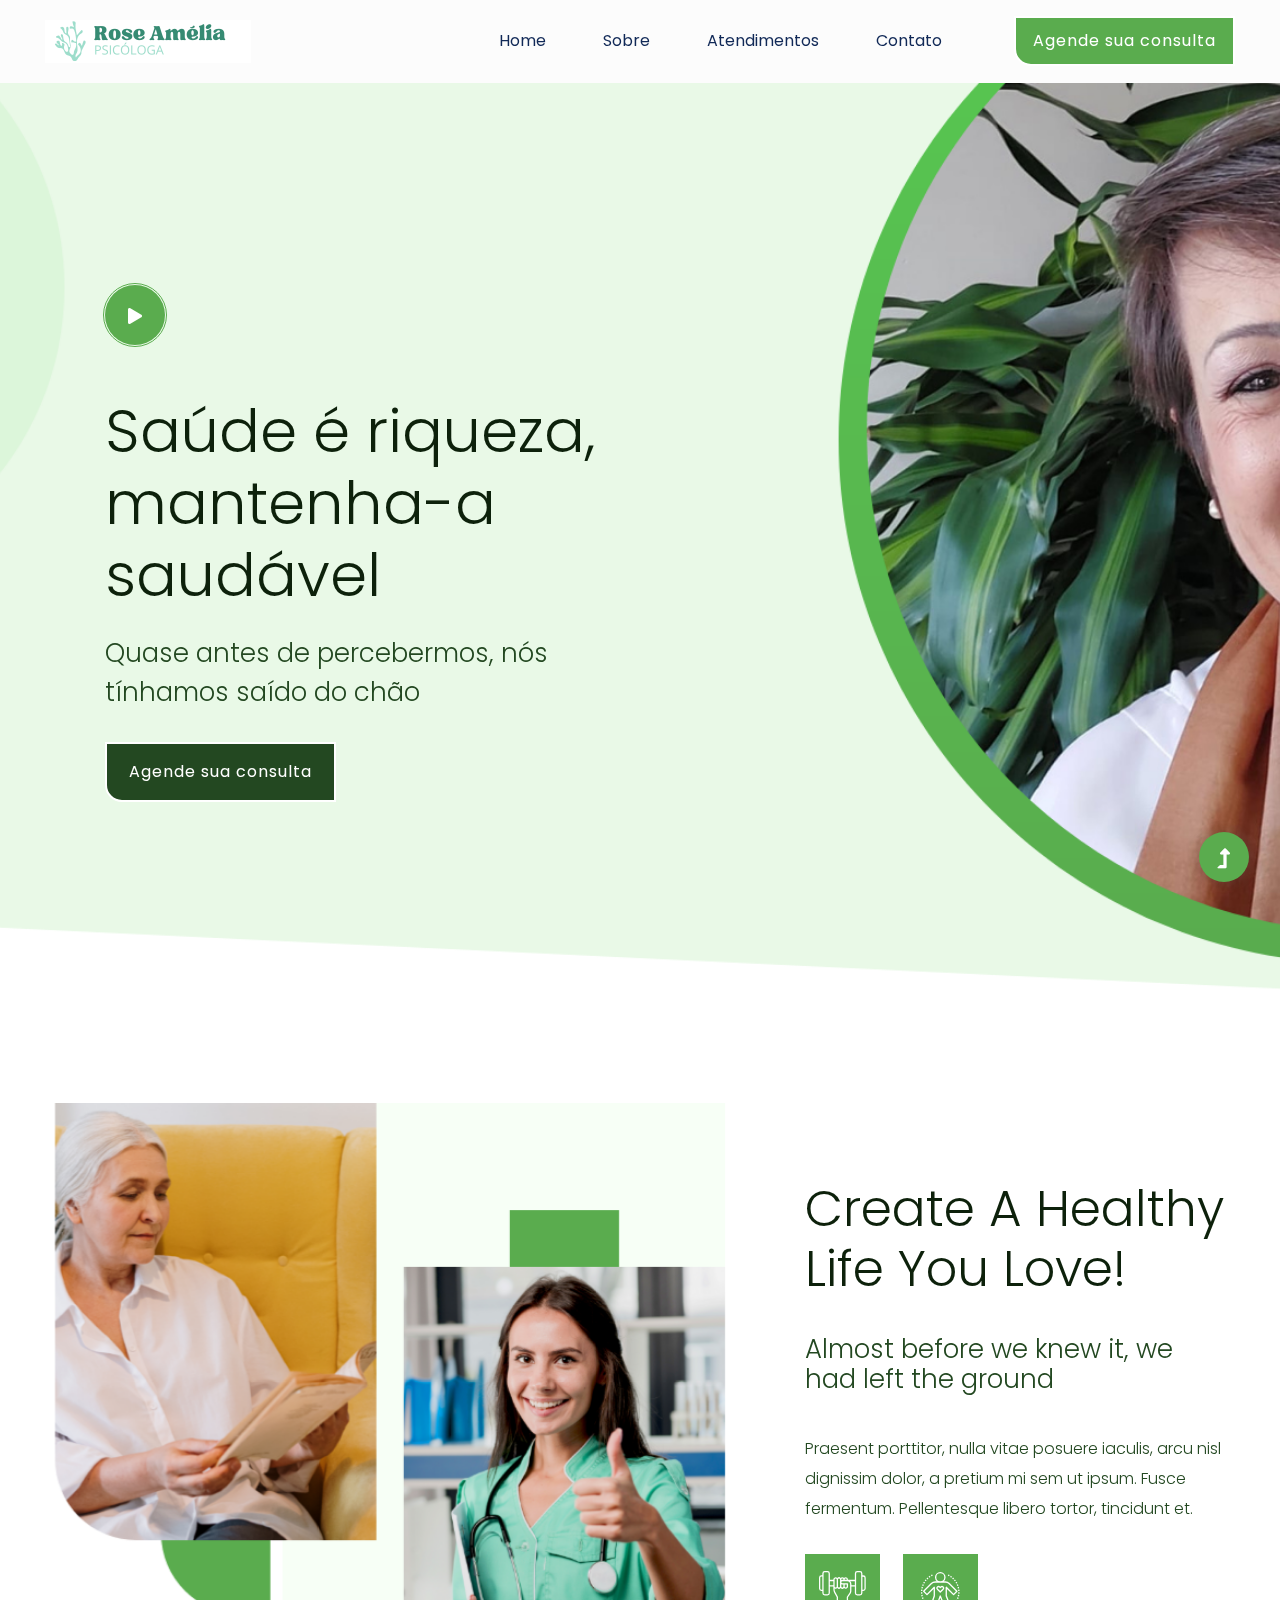
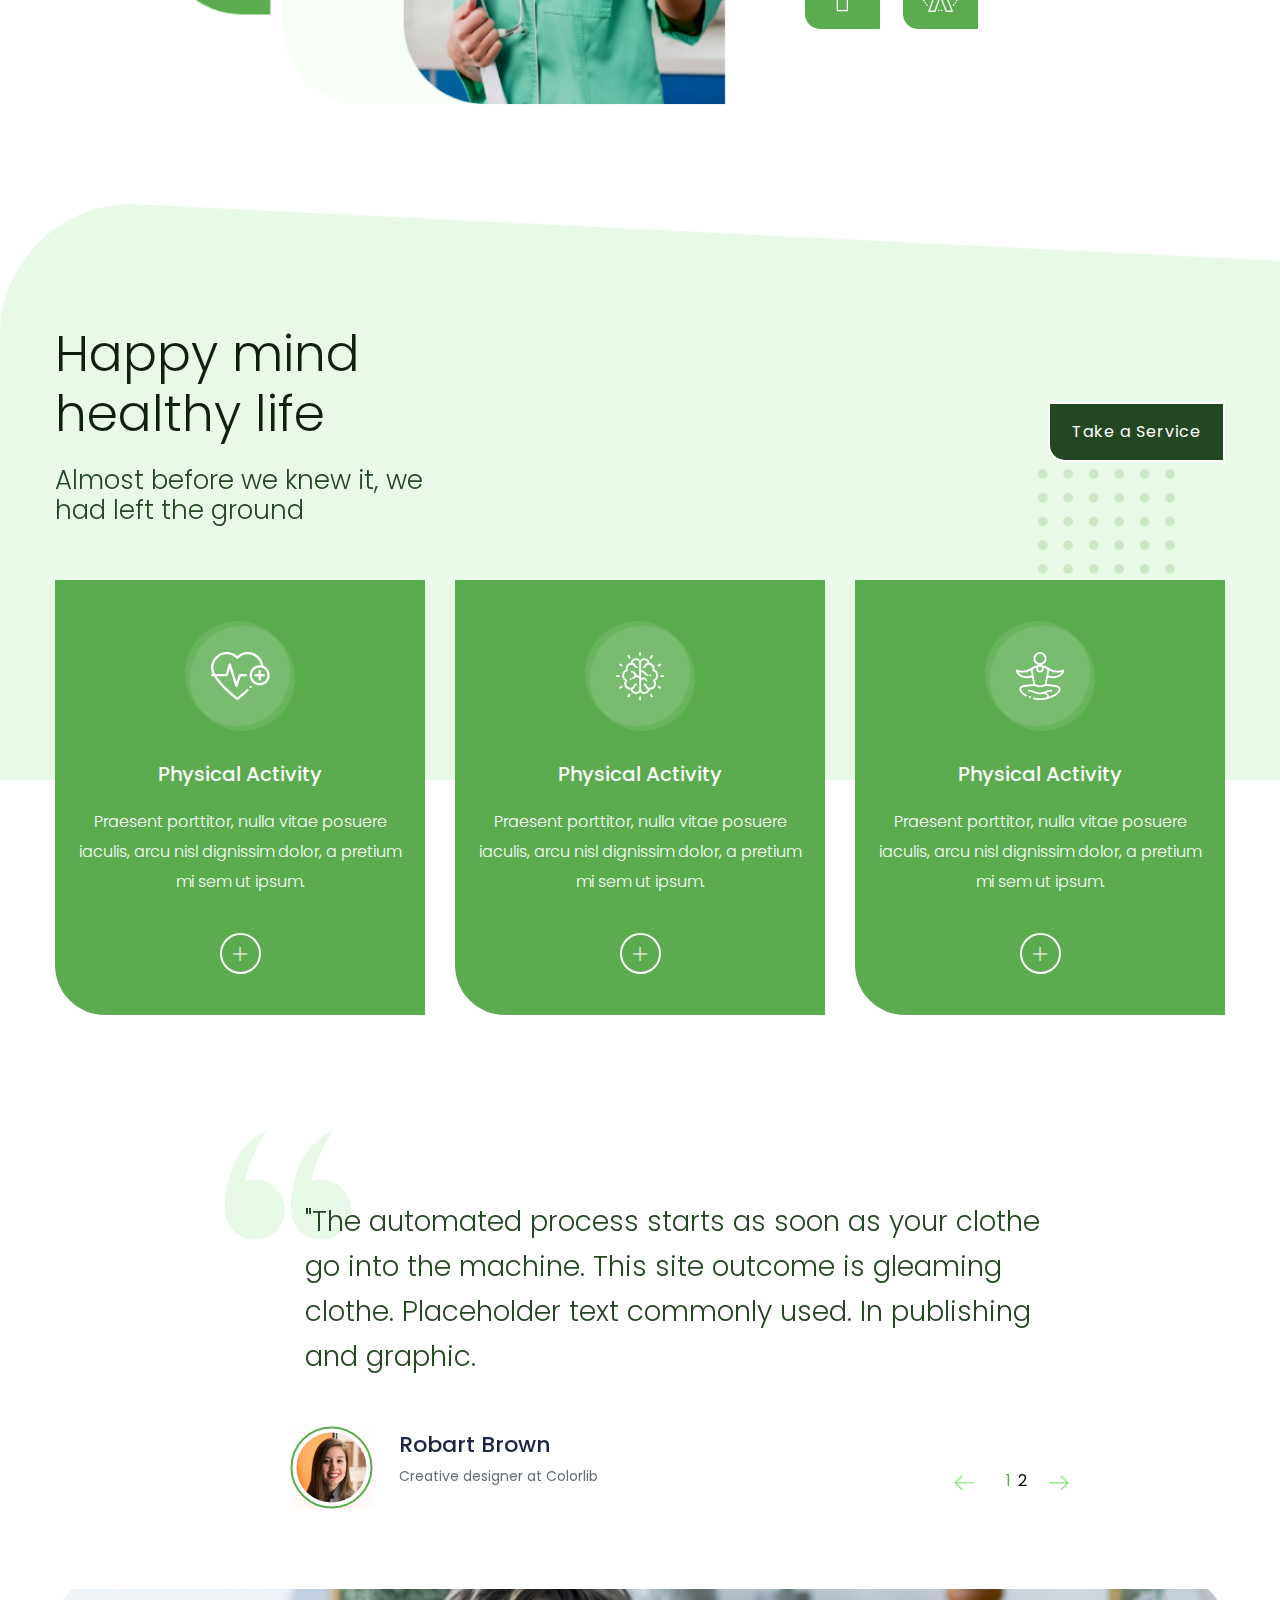
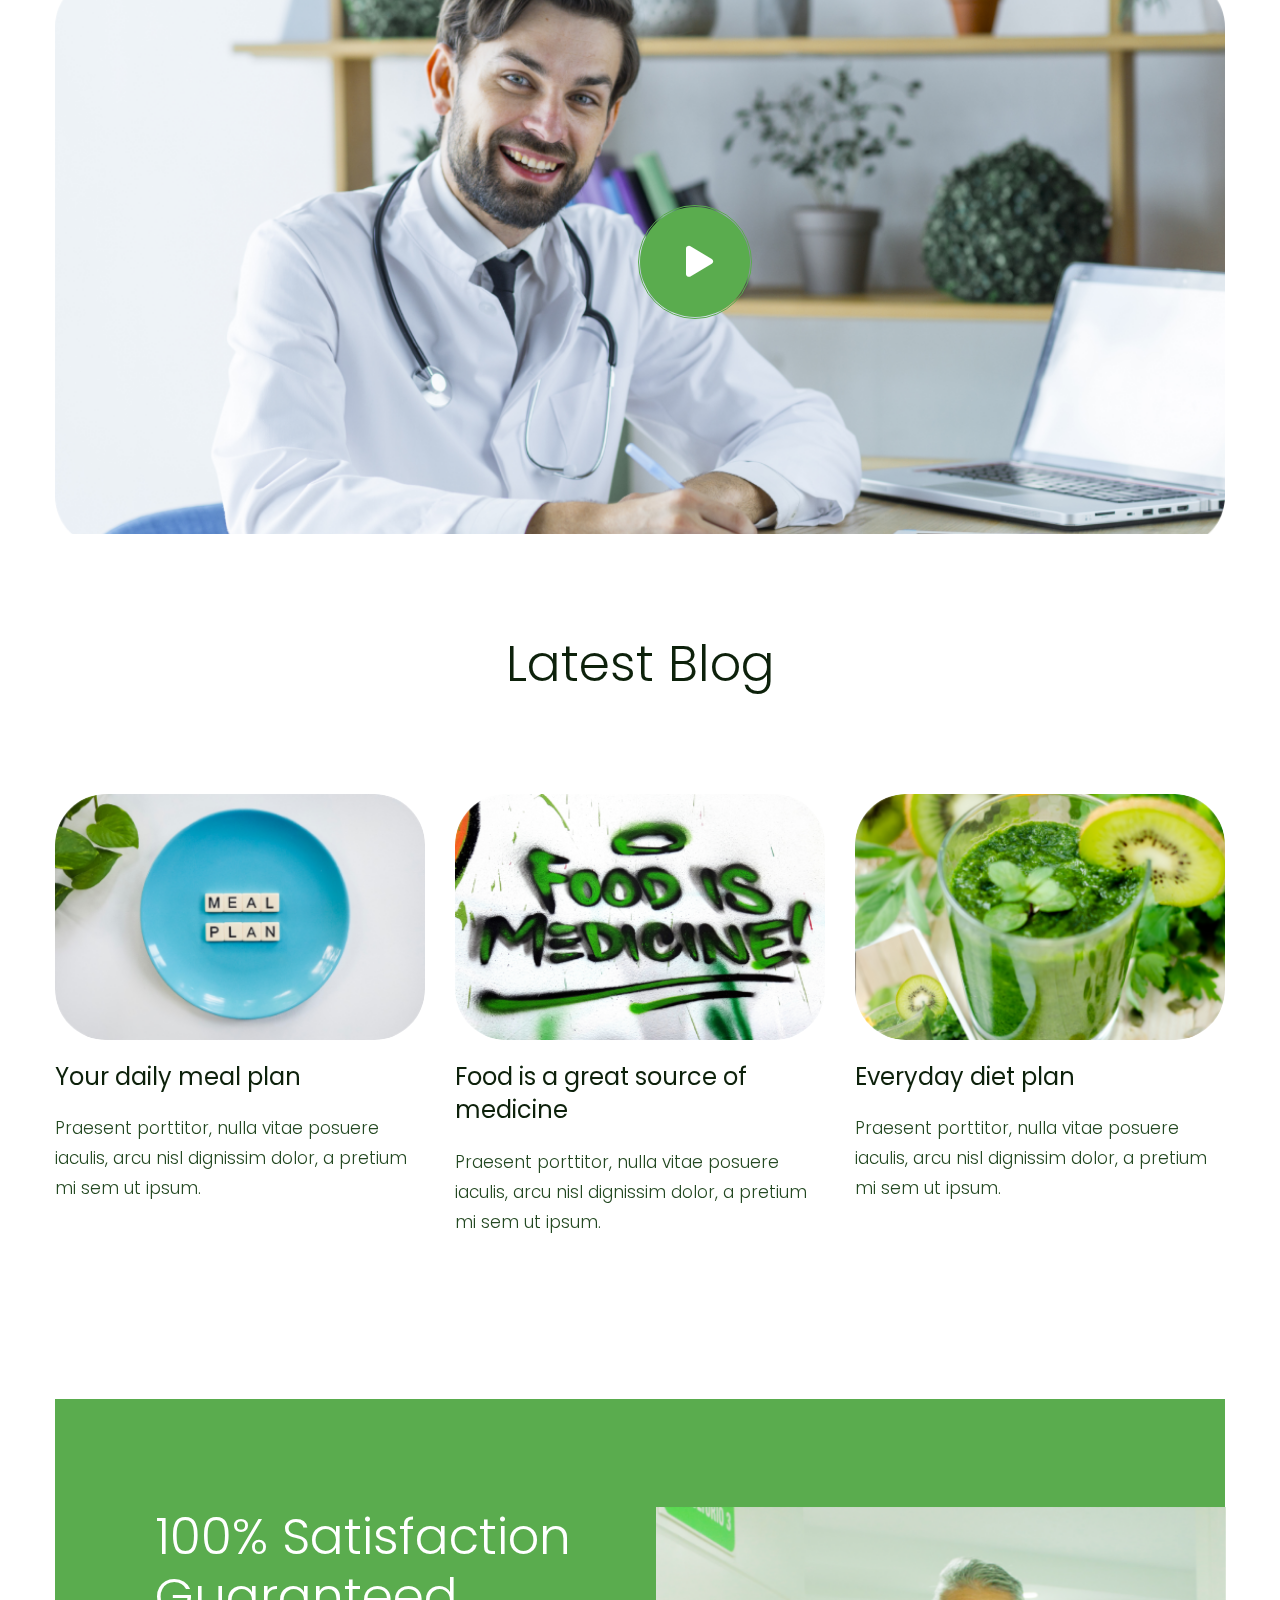
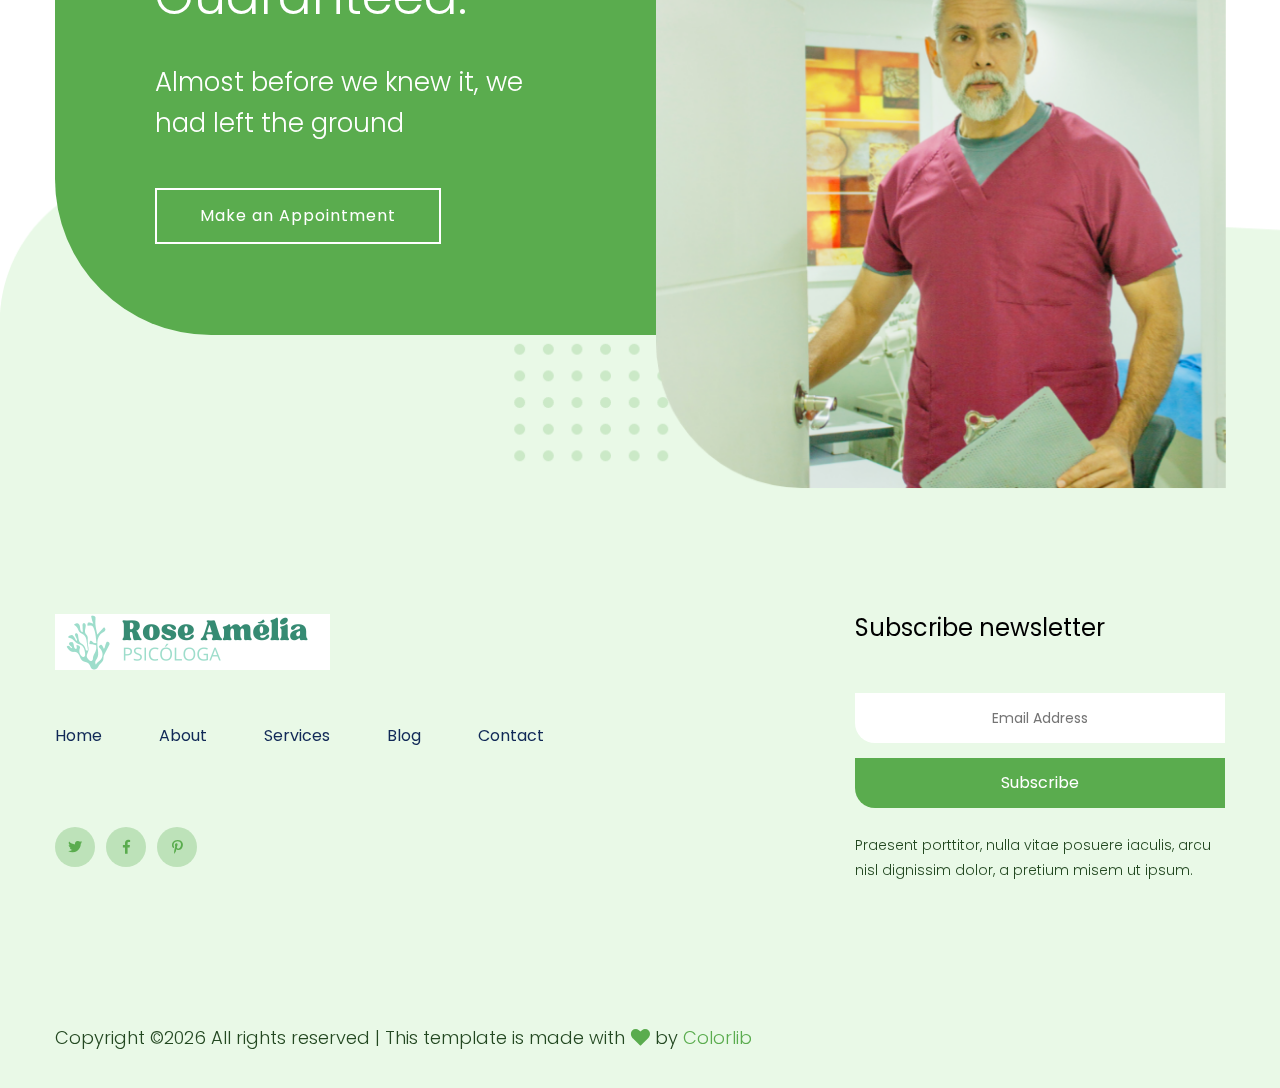
==== index.html @ d8082fd7 "first commit" ====
<!doctype html>
<html class="no-js" lang="zxx">
<head>
    <meta charset="utf-8">
    <meta http-equiv="x-ua-compatible" content="ie=edge">
    <title>Health | Template</title>
    <meta name="description" content="">
    <meta name="viewport" content="width=device-width, initial-scale=1">
    <link rel="manifest" href="site.webmanifest">
    <link rel="shortcut icon" type="image/x-icon" href="assets/img/favicon.ico">

    <!-- CSS here -->
    <link rel="stylesheet" href="assets/css/bootstrap.min.css">
    <link rel="stylesheet" href="assets/css/owl.carousel.min.css">
    <link rel="stylesheet" href="assets/css/slicknav.css">
    <link rel="stylesheet" href="assets/css/flaticon.css">
    <link rel="stylesheet" href="assets/css/gijgo.css">
    <link rel="stylesheet" href="assets/css/animate.min.css">
    <link rel="stylesheet" href="assets/css/animated-headline.css">
    <link rel="stylesheet" href="assets/css/magnific-popup.css">
    <link rel="stylesheet" href="assets/css/fontawesome-all.min.css">
    <link rel="stylesheet" href="assets/css/themify-icons.css">
    <link rel="stylesheet" href="assets/css/slick.css">
    <link rel="stylesheet" href="assets/css/nice-select.css">
    <link rel="stylesheet" href="assets/css/style.css">
</head>
<body>
    <!-- ? Preloader Start -->
    <div id="preloader-active">
        <div class="preloader d-flex align-items-center justify-content-center">
            <div class="preloader-inner position-relative">
                <div class="preloader-circle"></div>
                <div class="preloader-img pere-text">
                    <img src="assets/img/logo/loder.png" alt="">
                </div>
            </div>
        </div>
    </div>
    <!-- Preloader Start -->
    <header>
        <!--? Header Start -->
        <div class="header-area">
            <div class="main-header header-sticky">
                <div class="container-fluid">
                    <div class="row align-items-center">
                        <!-- Logo -->
                        <div class="col-xl-2 col-lg-2 col-md-1">
                            <div class="logo">
                                <a href="index.html"><img src="assets/img/logo/logo.png" alt=""></a>
                            </div>
                        </div>
                        <div class="col-xl-10 col-lg-10 col-md-10">
                            <div class="menu-main d-flex align-items-center justify-content-end">
                                <!-- Main-menu -->
                                <div class="main-menu f-right d-none d-lg-block">
                                    <nav> 
                                        <ul id="navigation">
                                            <li><a href="index.html">Home</a></li>
                                            <li><a href="about.html">Sobre</a></li>
                                            <li><a href="services.html">Atendimentos</a></li>
                                            <li><a href="contact.html">Contato</a></li>
                                        </ul>
                                    </nav>
                                </div>
                                <div class="header-right-btn f-right d-none d-lg-block ml-15">
                                    <a href="#" class="btn header-btn">Agende sua consulta</a>
                                </div>
                            </div>
                        </div>   
                        <!-- Mobile Menu -->
                        <div class="col-12">
                            <div class="mobile_menu d-block d-lg-none"></div>
                        </div>
                    </div>
                </div>
            </div>
        </div>
        <!-- Header End -->
    </header>
    <main>
        <!--? Slider Area Start-->
        <div class="slider-area">
            <div class="slider-active dot-style">
                <!-- Slider Single -->
                <div class="single-slider d-flex align-items-center slider-height">
                    <div class="container">
                        <div class="row align-items-center">
                            <div class="col-xl-7 col-lg-8 col-md-10 ">
                             <div class="hero-wrapper">
                                <!-- Video icon -->
                                <div class="video-icon">
                                    <a class="popup-video btn-icon" href="https://www.youtube.com/watch?v=up68UAfH0d0" data-animation="bounceIn" data-delay=".4s">
                                        <i class="fas fa-play"></i>
                                    </a>
                                </div>
                                <div class="hero__caption">
                                    <h1 data-animation="fadeInUp" data-delay=".3s">Saúde é riqueza, mantenha-a saudável</h1>
                                    <p data-animation="fadeInUp" data-delay=".6s">Quase antes de percebermos, nós<br> tínhamos saído do chão</p>
                                    <a href="services.html" class="btn" data-animation="fadeInLeft" data-delay=".3s">Agende sua consulta</a>
                                </div>
                            </div>
                        </div>
                    </div>
                </div>
            </div>    
            <!-- Slider Single -->
            <div class="single-slider d-flex align-items-center slider-height">
                <div class="container">
                    <div class="row align-items-center">
                        <div class="col-xl-7 col-lg-8 col-md-10 ">
                         <div class="hero-wrapper">
                            <!-- Video icon -->
                            <div class="video-icon">
                                <a class="popup-video btn-icon" href="https://www.youtube.com/watch?v=up68UAfH0d0" data-animation="bounceIn" data-delay=".4s">
                                    <i class="fas fa-play"></i>
                                </a>
                            </div>
                            <div class="hero__caption">
                                <h1 data-animation="fadeInUp" data-delay=".3s">Health is wealth  keep it healthy </h1>
                                <p data-animation="fadeInUp" data-delay=".6s">Almost before we knew it, we<br> had left the ground</p>
                                <a href="#" class="btn" data-animation="fadeInLeft" data-delay=".3s">Take a Service</a>
                            </div>
                        </div>
                    </div>
                </div>
            </div>
        </div>    
    </div>
</div>
<!-- Slider Area End -->
<!--? About-2 Area Start -->
<div class="about-area2 section-padding40">
    <div class="container">
        <div class="row align-items-center">
            <div class="col-lg-7 col-md-12">
                <!-- about-img -->
                <div class="about-img ">
                    <img src="assets/img/gallery/about.png" alt="">
                </div>
            </div>
            <div class="col-lg-5 col-md-12">
                <div class="about-caption">
                    <!-- Section Tittle -->
                    <div class="section-tittle mb-35">
                        <h2>Create a healthy 
                        life you love!</h2>
                    </div>
                    <p class="pera-top mb-40">Almost before we knew it, we had left the ground</p>
                    <p class="pera-bottom mb-30">Praesent porttitor, nulla vitae posuere iaculis, arcu nisl
                        dignissim dolor, a pretium mi sem ut ipsum. Fusce
                    fermentum. Pellentesque libero tortor, tincidunt et.</p>
                    <div class="icon-about">
                     <img src="assets/img/icon/about1.svg" alt="" class=" mr-20">
                     <img src="assets/img/icon/about2.svg" alt="">
                 </div>
             </div>
         </div>
     </div>
 </div>
</div>
<!-- About-2 Area End -->
<section class="wantToWork-area section-bg3" data-background="assets/img/gallery/section_bg01.png">
    <div class="container">
        <div class="wants-wrapper w-padding2">
            <div class="row align-items-center justify-content-between">
                <div class="col-xl-7 col-lg-9 col-md-8">
                    <div class="wantToWork-caption wantToWork-caption2">
                        <h2>Happy mind <br>healthy life</h2>
                        <p>Almost before we knew it, we<br> had left the ground</p>
                    </div>
                </div>
                <div class="col-xl-2 col-lg-3 col-md-4">
                    <a href="services.html" class="btn f-right sm-left">Take a Service</a>
                </div>
            </div>
        </div>
    </div>
</section>
<!--? Services Area Start -->
<div class="service-area">
    <div class="container">
        <div class="row">
            <div class="col-lg-4 col-md-6 col-sm-6">
                <div class="single-cat text-center mb-50">
                    <div class="cat-icon">
                        <img src="assets/img/icon/services1.svg" alt="">
                    </div>
                    <div class="cat-cap">
                        <h5><a href="services.html">Physical Activity</a></h5>
                        <p>Praesent porttitor, nulla vitae  posuere iaculis, arcu nisl dignissim dolor, a pretium mi  sem ut ipsum.</p>
                        <a href="services.html" class="plus-btn"><i class="ti-plus"></i></a>
                    </div>
                </div>
            </div>
            <div class="col-lg-4 col-md-6 col-sm-6">
                <div class="single-cat text-center mb-50">
                    <div class="cat-icon">
                        <img src="assets/img/icon/services2.svg" alt="">
                    </div>
                    <div class="cat-cap">
                        <h5><a href="services.html">Physical Activity</a></h5>
                        <p>Praesent porttitor, nulla vitae  posuere iaculis, arcu nisl dignissim dolor, a pretium mi  sem ut ipsum.</p>
                        <a href="services.html" class="plus-btn"><i class="ti-plus"></i></a>
                    </div>
                </div>
            </div>
            <div class="col-lg-4 col-md-6 col-sm-6">
                <div class="single-cat text-center mb-50">
                    <div class="cat-icon">
                        <img src="assets/img/icon/services3.svg" alt="">
                    </div>
                    <div class="cat-cap">
                        <h5><a href="services.html">Physical Activity</a></h5>
                        <p>Praesent porttitor, nulla vitae  posuere iaculis, arcu nisl dignissim dolor, a pretium mi  sem ut ipsum.</p>
                        <a href="services.html" class="plus-btn"><i class="ti-plus"></i></a>
                    </div>
                </div>
            </div>
        </div>
    </div>
</div>
<!-- Services Area End -->
<!--? Testimonial Area Start -->
<section class="testimonial-area testimonial-padding fix">
    <div class="container">
        <div class="row align-items-center justify-content-center">
            <div class=" col-lg-9">
                <div class="about-caption">
                    <!-- Testimonial Start -->
                    <div class="h1-testimonial-active dot-style">
                        <!-- Single Testimonial -->
                        <div class="single-testimonial position-relative">
                            <div class="testimonial-caption">
                                <img src="assets/img/icon/quotes-sign.png" alt="" class="quotes-sign">
                                <p>"The automated process starts as soon as your clothe go into the machine. This site outcome is gleaming clothe. Placeholder text commonly used. In publishing and graphic.</p>
                            </div>
                            <!-- founder -->
                            <div class="testimonial-founder d-flex align-items-center">
                                <div class="founder-img">
                                    <img src="assets/img/icon/testimonial.png" alt="">
                                </div>
                                <div class="founder-text">
                                    <span>Robart Brown</span>
                                    <p>Creative designer at Colorlib</p>
                                </div>
                            </div>
                        </div>
                        <!-- Single Testimonial -->
                        <div class="single-testimonial position-relative">
                            <div class="testimonial-caption">
                                <img src="assets/img/icon/quotes-sign.png" alt="" class="quotes-sign">
                                <p>"The automated process starts as soon as your clothe go into the machine. This site outcome is gleaming clothe. Placeholder text commonly used. In publishing and graphic.</p>
                            </div>
                            <!-- founder -->
                            <div class="testimonial-founder d-flex align-items-center">
                                <div class="founder-img">
                                    <img src="assets/img/icon/testimonial.png" alt="">
                                </div>
                                <div class="founder-text">
                                    <span>Robart Brown</span>
                                    <p>Creative designer at Colorlib</p>
                                </div>
                            </div>
                        </div>
                    </div>
                    <!-- Testimonial End -->
                </div>
            </div>
        </div>
    </div>
</section>
<!--? Testimonial Area End -->
<!--? video_start -->
<div class="container">
    <div class="video-area section-bg2 d-flex align-items-center"  data-background="assets/img/gallery/video-bg.png">
        <div class="video-wrap position-relative">
            <div class="video-icon" >
                <a class="popup-video btn-icon" href="https://www.youtube.com/watch?v=up68UAfH0d0"><i class="fas fa-play"></i></a>
            </div>
        </div>
    </div>
</div>
<!-- video_end -->      
<!--? Blog Area Start -->
<section class="home-blog-area section-padding30">
    <div class="container">
        <!-- Section Tittle -->
        <div class="row justify-content-center">
            <div class="col-lg-7 col-md-9 col-sm-10">
                <div class="section-tittle text-center mb-100">
                    <h2>Latest Blog</h2>
                </div>
            </div>
        </div>
        <div class="row">
            <div class="col-lg-4 col-md-6">
                <div class="home-blog-single mb-40">
                    <div class="blog-img-cap">
                        <div class="blog-img">
                            <img src="assets/img/gallery/blog1.png" alt="">
                        </div>
                        <div class="blog-cap">
                            <h3><a href="blog_details.html">Your daily meal plan</a></h3>
                            <P>Praesent porttitor, nulla vitae posuere iaculis, arcu nisl dignissim dolor, a pretium mi 
                            sem ut ipsum.</P>
                        </div>
                    </div>
                </div>
            </div>
            <div class="col-lg-4 col-md-6">
                <div class="home-blog-single mb-40">
                    <div class="blog-img-cap">
                        <div class="blog-img">
                            <img src="assets/img/gallery/blog2.png" alt="">
                        </div>
                        <div class="blog-cap">
                            <h3><a href="blog_details.html">Food is a great source of  medicine</a></h3>
                            <P>Praesent porttitor, nulla vitae posuere iaculis, arcu nisl dignissim dolor, a pretium mi 
                            sem ut ipsum.</P>
                        </div>
                    </div>
                </div>
            </div>
            <div class="col-lg-4 col-md-6">
                <div class="home-blog-single mb-40">
                    <div class="blog-img-cap">
                        <div class="blog-img">
                            <img src="assets/img/gallery/blog3.png" alt="">
                        </div>
                        <div class="blog-cap">
                            <h3><a href="blog_details.html">Everyday diet plan</a></h3>
                            <P>Praesent porttitor, nulla vitae posuere iaculis, arcu nisl dignissim dolor, a pretium mi 
                            sem ut ipsum.</P>
                        </div>
                    </div>
                </div>
            </div>
        </div>
    </div>
</section>
<!-- Blog Area End -->
<!--? About Law Start-->
<section class="about-low-area mt-30">
    <div class="container">
        <div class="about-cap-wrapper">
            <div class="row">
                <div class="col-xl-5  col-lg-6 col-md-10 offset-xl-1">
                    <div class="about-caption mb-50">
                        <!-- Section Tittle -->
                        <div class="section-tittle mb-35">
                            <h2>100% satisfaction guaranteed.</h2>
                        </div>
                        <p>Almost before we knew it, we had left the ground</p>
                        <a href="about.html" class="border-btn">Make an Appointment</a>
                    </div>
                </div>
                <div class="col-lg-6 col-md-12">
                    <!-- about-img -->
                    <div class="about-img">
                        <div class="about-font-img">
                            <img src="assets/img/gallery/about2.png" alt="">
                        </div>
                    </div>
                </div>
            </div>
        </div>
    </div>
</section>
<!-- About Law End-->
</main>
<footer>
    <div class="footer-wrappr section-bg3" data-background="assets/img/gallery/footer-bg.png">
        <div class="footer-area footer-padding ">
            <div class="container">
                <div class="row justify-content-between">
                    <div class="col-xl-8 col-lg-8 col-md-6 col-sm-12">
                        <div class="single-footer-caption mb-50">
                            <!-- logo -->
                            <div class="footer-logo mb-25">
                                <a href="index.html"><img src="assets/img/logo/logo2_footer.png" alt=""></a>
                            </div>
                            <d iv class="header-area">
                                <div class="main-header main-header2">
                                    <div class="menu-main d-flex align-items-center justify-content-start">
                                        <!-- Main-menu -->
                                        <div class="main-menu main-menu2">
                                            <nav> 
                                                <ul>
                                                    <li><a href="index.html">Home</a></li>
                                                    <li><a href="about.html">About</a></li>
                                                    <li><a href="services.html">Services</a></li>
                                                    <li><a href="blog.html">Blog</a></li>
                                                    <li><a href="contact.html">Contact</a></li>
                                                </ul>
                                            </nav>
                                        </div>
                                    </div>  
                                </div>
                            </d>
                            <!-- social -->
                            <div class="footer-social mt-50">
                                <a href="#"><i class="fab fa-twitter"></i></a>
                                <a href="https://bit.ly/sai4ull"><i class="fab fa-facebook-f"></i></a>
                                <a href="#"><i class="fab fa-pinterest-p"></i></a>
                            </div>
                        </div>
                    </div>
                    <div class="col-xl-4 col-lg-4 col-md-6 col-sm-12">
                        <div class="single-footer-caption">
                            <div class="footer-tittle mb-50">
                                <h4>Subscribe newsletter</h4>
                            </div>
                            <!-- Form -->
                            <div class="footer-form">
                                <div id="mc_embed_signup">
                                    <form target="_blank" action="https://spondonit.us12.list-manage.com/subscribe/post?u=1462626880ade1ac87bd9c93a&amp;id=92a4423d01" method="get" class="subscribe_form relative mail_part" novalidate="true">
                                        <input type="email" name="EMAIL" id="newsletter-form-email" placeholder=" Email Address " class="placeholder hide-on-focus" onfocus="this.placeholder = ''" onblur="this.placeholder = 'Enter your email'">
                                        <div class="form-icon">
                                            <button type="submit" name="submit" id="newsletter-submit" class="email_icon newsletter-submit button-contactForm">
                                                Subscribe
                                            </button>
                                        </div>
                                        <div class="mt-10 info"></div>
                                    </form>
                                </div>
                            </div>
                            <div class="footer-tittle">
                                <div class="footer-pera">
                                    <p>Praesent porttitor, nulla vitae posuere iaculis, arcu nisl dignissim dolor, a pretium misem ut ipsum.</p>
                                </div>
                            </div>
                        </div>
                    </div>
                </div>
            </div>
        </div>
        <!-- footer-bottom area -->
        <div class="footer-bottom-area">
            <div class="container">
                <div class="footer-border">
                    <div class="row">
                        <div class="col-xl-10 ">
                            <div class="footer-copy-right">
                             <p><!-- Link back to Colorlib can't be removed. Template is licensed under CC BY 3.0. -->
                              Copyright &copy;<script>document.write(new Date().getFullYear());</script> All rights reserved | This template is made with <i class="fa fa-heart" aria-hidden="true"></i> by <a href="https://colorlib.com" target="_blank">Colorlib</a>
                              <!-- Link back to Colorlib can't be removed. Template is licensed under CC BY 3.0. --></p>
                          </div>
                      </div>
                  </div>
              </div>
          </div>
      </div>
  </div>
</footer>
<!-- Scroll Up -->
<div id="back-top" >
    <a title="Go to Top" href="#"> <i class="fas fa-level-up-alt"></i></a>
</div>

<!-- JS here -->

<script src="./assets/js/vendor/modernizr-3.5.0.min.js"></script>
<!-- Jquery, Popper, Bootstrap -->
<script src="./assets/js/vendor/jquery-1.12.4.min.js"></script>
<script src="./assets/js/popper.min.js"></script>
<script src="./assets/js/bootstrap.min.js"></script>
<!-- Jquery Mobile Menu -->
<script src="./assets/js/jquery.slicknav.min.js"></script>

<!-- Jquery Slick , Owl-Carousel Plugins -->
<script src="./assets/js/owl.carousel.min.js"></script>
<script src="./assets/js/slick.min.js"></script>
<!-- One Page, Animated-HeadLin -->
<script src="./assets/js/wow.min.js"></script>
<script src="./assets/js/animated.headline.js"></script>
<script src="./assets/js/jquery.magnific-popup.js"></script>

<!-- Date Picker -->
<script src="./assets/js/gijgo.min.js"></script>
<!-- Nice-select, sticky -->
<script src="./assets/js/jquery.nice-select.min.js"></script>
<script src="./assets/js/jquery.sticky.js"></script>

<!-- counter , waypoint,Hover Direction -->
<script src="./assets/js/jquery.counterup.min.js"></script>
<script src="./assets/js/waypoints.min.js"></script>
<script src="./assets/js/jquery.countdown.min.js"></script>
<script src="./assets/js/hover-direction-snake.min.js"></script>

<!-- contact js -->
<script src="./assets/js/contact.js"></script>
<script src="./assets/js/jquery.form.js"></script>
<script src="./assets/js/jquery.validate.min.js"></script>
<script src="./assets/js/mail-script.js"></script>
<script src="./assets/js/jquery.ajaxchimp.min.js"></script>

<!-- Jquery Plugins, main Jquery -->	
<script src="./assets/js/plugins.js"></script>
<script src="./assets/js/main.js"></script>

</body>
</html>
---- assets/css/flaticon.css ----
/*
  	Flaticon icon font: Flaticon
  	Creation date: 13/05/2020 06:02
  	*/

@font-face {
  font-family: "Flaticon";
  src: url("../fonts/Flaticon.eot");
  src: url("../fonts/Flaticon.eot?#iefix") format("embedded-opentype"),
       url("../fonts/Flaticon.woff2") format("woff2"),
       url("../fonts/Flaticon.woff") format("woff"),
       url("../fonts/Flaticon.ttf") format("truetype"),
       url("../fonts/Flaticon.svg#Flaticon") format("svg");
  font-weight: normal;
  font-style: normal;
}

@media screen and (-webkit-min-device-pixel-ratio:0) {
  @font-face {
    font-family: "Flaticon";
    src: url("../fonts/Flaticon.svg#Flaticon") format("svg");
  }
}

[class^="flaticon-"]:before, [class*=" flaticon-"]:before,
[class^="flaticon-"]:after, [class*=" flaticon-"]:after {   
  font-family: Flaticon;
font-style: normal;
}

.flaticon-healthcare-and-medical:before { content: "\f100"; }
.flaticon-fitness:before { content: "\f101"; }
.flaticon-clock:before { content: "\f102"; }
---- assets/css/gijgo.css ----
.gj-button {
    background-color: #f5f5f5;
    border: 1px solid #ddd;
    color: #000;
    border-radius: 3px;
    padding: 6px 10px;
    cursor: pointer;
}

.gj-unselectable {
    -webkit-touch-callout: none;
    -webkit-user-select: none;
    -khtml-user-select: none;
    -moz-user-select: none;
    -ms-user-select: none;
    user-select: none;
}

.gj-row {
    display: -webkit-box;
    display: -ms-flexbox;
    display: flex;
    -ms-flex-wrap: wrap;
    flex-wrap: wrap;
}

.gj-margin-left-5 {
    margin-left: 5px;
}

.gj-margin-left-10 {
    margin-left: 10px;
}

.gj-width-full {
    width: 100%;
}

.gj-cursor-pointer {
    cursor: pointer;
}

.gj-text-align-center {
    text-align: center;
}

.gj-font-size-16 {
    font-size: 16px;
}

.gj-hidden {
    display: none;
}

/** Material Design */
.gj-button-md {
    background: 0 0;
    border: none;
    border-radius: 2px;
    color: rgba(0, 0, 0, 0.87);
    position: relative;
    height: 36px;
    margin: 0;
    min-width: 64px;
    padding: 0 16px;
    display: inline-block;
    font-family: "Roboto","Helvetica","Arial",sans-serif;
    font-size: 1rem;
    font-weight: 500;
    text-transform: uppercase;
    letter-spacing: 0;
    overflow: hidden;
    will-change: box-shadow;
    transition: box-shadow .2s cubic-bezier(.4,0,1,1),background-color .2s cubic-bezier(.4,0,.2,1),color .2s cubic-bezier(.4,0,.2,1);
    outline: none;
    cursor: pointer;
    text-decoration: none;
    text-align: center;
    line-height: 36px;
    vertical-align: middle;
    overflow: hidden;
    -webkit-user-select: none;
    -moz-user-select: none;
    -ms-user-select: none;
    user-select: none;
}

.gj-button-md:hover {
    background-color: rgba(158,158,158,.2);
}

.gj-button-md:disabled {
    color: rgba(0,0,0,.26);
    background: 0 0;
}

.gj-button-md .material-icons,
.gj-button-md .gj-icon {
    vertical-align: middle;
    /*font-size: 1.3rem;
    margin-right: 4px;*/
}

.gj-button-md.gj-button-md-icon {
    width: 24px;
    height: 31px;
    min-width: 24px;
    padding: 0px;
    display: table;
}

.gj-button-md.gj-button-md-icon .material-icons,
.gj-button-md.gj-button-md-icon .gj-icon {
    display: table-cell;
    margin-right: 0px;
    width: 24px;
    height: 24px;
}

.gj-button-md.active {
    background-color: rgba(158,158,158,.4);
}

.gj-button-md-group {
    position: relative;
    display: inline-block;
    vertical-align: middle;
}
.gj-textbox-md {
	/* border: none; */
	/* border-bottom: 1px solid rgba(0,0,0,.42); */
	display: block;
	font-family: "Helvetica","Arial",sans-serif;
	font-size: 16px;
	line-height: 16px;
	/* padding: 4px 0px; */
	margin: 0;
	/* width: 100%; */
	background: 0 0;
	/* text-align: ; */
	color: rgba(0,0,0,.87);
	padding-left: 44px;
	border: 1px solid #dca73a;
	/* padding: 15px 15px; */
	/* text-align: center; */
	width: 177px;
	height: 55px;
	border-radius: 5px;
}
.gj-textbox-md:focus,
.gj-textbox-md:active {
    /* border-bottom: 2px solid rgba(0,0,0,.42); */
    outline: none;
}

.gj-textbox-md::placeholder {
    color: #8e8e8e;
}

.gj-textbox-md:-ms-input-placeholder {
    color: #8e8e8e;
}

.gj-textbox-md::-ms-input-placeholder {
    color: #8e8e8e;
}

.gj-md-spacer-24 {
    min-width: 24px;
    width: 24px;
    display: inline-block;
}

.gj-md-spacer-32 {
    min-width: 32px;
    width: 32px;
    display: inline-block;
}

.gj-modal {
    position: fixed;
    top: 0;
    right: 0;
    bottom: 0;
    left: 0;
    z-index: 1203;
    display: none;
    overflow: hidden;
    -webkit-overflow-scrolling: touch;
    outline: 0;
    background-color: rgba(0, 0, 0, 0.54118);
    transition: 200ms ease opacity;
    will-change: opacity;
}

/* List */
ul.gj-list li [data-role="wrapper"] {
    display: table;
    width: 100%;
}

ul.gj-list li [data-role="checkbox"] {
    display: table-cell;
    vertical-align:middle;
    text-align:center;
}

ul.gj-list li [data-role="image"] {
    display: table-cell;
    vertical-align:middle;
    text-align:center;
}

ul.gj-list li [data-role="display"] {
    display: table-cell;
    vertical-align:middle;
    cursor: pointer;
}

ul.gj-list li [data-role="display"]:empty:before {
  content: "\200b"; /* unicode zero width space character */
}

/* List - Bootstrap */
ul.gj-list-bootstrap {
    padding-left: 0px;
    margin-bottom: 0px;
}

ul.gj-list-bootstrap li {
    padding: 0px;
}

ul.gj-list-bootstrap li [data-role="wrapper"] {
    padding: 0px 10px;
}

ul.gj-list-bootstrap li [data-role="checkbox"] {
    width: 24px;
    padding: 3px;
}

ul.gj-list-bootstrap li [data-role="image"] {
    width: 24px;
    height: 24px;
}

ul.gj-list-bootstrap li [data-role="display"] {
    padding: 8px 0px 8px 4px;
}

.list-group-item.active ul li, .list-group-item.active:focus ul li, .list-group-item.active:hover ul li {
    text-shadow: none;
    color:initial;
}

/* List - Material Design */
ul.gj-list-md {
    padding: 0px;
    list-style: none;
    list-style-type: none;
    line-height: 24px;
    letter-spacing: 0;
    color: #616161; /* Gray 700 */
}

ul.gj-list-md li {
    display: list-item;
    list-style-type: none;
    padding: 0px;
    min-height: unset;
    box-sizing: border-box;
    align-items: center;
    cursor: default;
    overflow: hidden;

    font-family: "Roboto","Helvetica","Arial",sans-serif;
    font-size: 16px;
    font-weight: 400;
    letter-spacing: .04em;
    line-height: 1;
    
    -webkit-flex-direction: row;
    -ms-flex-direction: row;
    flex-direction: row;
    -webkit-flex-wrap: nowrap;
    -ms-flex-wrap: nowrap;
    flex-wrap: nowrap;
}

ul.gj-list-md li [data-role="checkbox"] {
    height: 24px;
    width: 24px;
}

ul.gj-list-md li [data-role="image"] {
    height: 24px;
    width: 24px;
}

ul.gj-list-md li [data-role="display"] {
    padding: 8px 0px 8px 5px;
    order: 0;
    flex-grow: 2;
    text-decoration: none;
    box-sizing: border-box;
    align-items: center;
    text-align: left;
    color: rgba(0,0,0,.87);
}

ul.gj-list-md li.disabled>[data-role="wrapper"]>[data-role="display"] {
    color: #9E9E9E; /* Gray 500 */
}

.gj-list-md-active {
    background: #e0e0e0;
    color: #3f51b5;
}


/* Picker */
.gj-picker {
    position: absolute;
    z-index: 1203;
    background-color: #fff;
}

.gj-picker .selected {
    color: #fff;
}

/* Material Design */
.gj-picker-md {
    font-family: "Roboto","Helvetica","Arial",sans-serif;
    font-size: 16px;
    font-weight: 400;
    letter-spacing: .04em;
    line-height: 1;
    color: rgba(0,0,0,.87);
    border: 1px solid #E0E0E0;
}

.gj-modal .gj-picker-md {
    border: 0px;
}

.gj-picker-md [role="header"] {
    color: rgba(255, 255, 255, 0.54);
    display: flex;
    background: #2196f3;
    align-items: baseline;
    user-select: none;
    justify-content: center;
}

.gj-picker-md [role="footer"] {
    float: right;
    padding: 10px;
}

.gj-picker-md [role="footer"] button.gj-button-md {
    color: #2196f3;
    font-weight: bold;
    font-size: 13px;
}

/* Bootstrap */
.gj-picker-bootstrap {
    border-radius: 4px;
    border: 1px solid #E0E0E0;
}

.gj-picker-bootstrap .selected {
    color: #888;
}

.gj-picker-bootstrap [role="header"] {
    background: #eee;
    color: #AAA;
}
@font-face {
    font-family: 'gijgo-material';
    src: url('../fonts/gijgo-material.eot?235541');
    src: url('../fonts/gijgo-material.eot?235541#iefix') format('embedded-opentype'), url('../fonts/gijgo-material.ttf?235541') format('truetype'), url('../fonts/gijgo-material.woff?235541') format('woff'), url('../fonts/gijgo-material.svg?235541#gijgo-material') format('svg');
    font-weight: normal;
    font-style: normal;
}

.gj-icon {
    /* use !important to prevent issues with browser extensions that change fonts */
    font-family: 'gijgo-material' !important;
    font-size: 24px;
    speak: none;
    font-style: normal;
    font-weight: normal;
    font-variant: normal;
    text-transform: none;
    line-height: 1;
    /* Enable Ligatures ================ */
    letter-spacing: 0;
    -webkit-font-feature-settings: "liga";
    -moz-font-feature-settings: "liga=1";
    -moz-font-feature-settings: "liga";
    -ms-font-feature-settings: "liga" 1;
    font-feature-settings: "liga";
    -webkit-font-variant-ligatures: discretionary-ligatures;
    font-variant-ligatures: discretionary-ligatures;
    /* Better Font Rendering =========== */
    -webkit-font-smoothing: antialiased;
    -moz-osx-font-smoothing: grayscale;
}

.gj-icon.undo:before {
    content: "\e900";
}

.gj-icon.vertical-align-top:before {
    content: "\e901";
}

.gj-icon.vertical-align-center:before {
    content: "\e902";
}

.gj-icon.vertical-align-bottom:before {
    content: "\e903";
}

.gj-icon.arrow-dropup:before {
    content: "\e904";
}

.gj-icon.clock:before {
    content: "\e905";
}

.gj-icon.refresh:before {
    content: "\e906";
}

.gj-icon.last-page:before {
    content: "\e907";
}

.gj-icon.first-page:before {
    content: "\e908";
}

.gj-icon.cancel:before {
    content: "\e909";
}

.gj-icon.clear:before {
    content: "\e90a";
}

.gj-icon.check-circle:before {
    content: "\e90b";
}

.gj-icon.delete:before {
    content: "\e90c";
}

.gj-icon.arrow-upward:before {
    content: "\e90d";
}

.gj-icon.arrow-forward:before {
    content: "\e90e";
}

.gj-icon.arrow-downward:before {
    content: "\e90f";
}

.gj-icon.arrow-back:before {
    content: "\e910";
}

.gj-icon.list-numbered:before {
    content: "\e911";
}

.gj-icon.list-bulleted:before {
    content: "\e912";
}

.gj-icon.indent-increase:before {
    content: "\e913";
}

.gj-icon.indent-decrease:before {
    content: "\e914";
}

.gj-icon.redo:before {
    content: "\e915";
}

.gj-icon.align-right:before {
    content: "\e916";
}

.gj-icon.align-left:before {
    content: "\e917";
}

.gj-icon.align-justify:before {
    content: "\e918";
}

.gj-icon.align-center:before {
    content: "\e919";
}

.gj-icon.strikethrough:before {
    content: "\e91a";
}

.gj-icon.italic:before {
    content: "\e91b";
}

.gj-icon.underlined:before {
    content: "\e91c";
}

.gj-icon.bold:before {
    content: "\e91d";
}

.gj-icon.arrow-dropdown:before {
    content: "\e91e";
}

.gj-icon.done:before {
    content: "\e91f";
}

.gj-icon.pencil:before {
    content: "\e920";
}

.gj-icon.minus:before {
    content: "\e921";
}

.gj-icon.plus:before {
    content: "\e922";
}

.gj-icon.chevron-up:before {
    content: "\e923";
}

.gj-icon.chevron-right:before {
    content: "\e924";
}

.gj-icon.chevron-down:before {
    content: "\e925";
}

.gj-icon.chevron-left:before {
    content: "\e926";
}

.gj-icon.event:before {
    content: "\e927";
}
.gj-draggable {
    cursor: move;
}
.gj-resizable-handle {
    position: absolute;
    font-size: 0.1px;
    display: block;
    -ms-touch-action: none;
    touch-action: none;
    z-index: 1203;
}

.gj-resizable-n {
    cursor: n-resize;
    height: 7px;
    width: 100%;
    top: -5px;
    left: 0;
}
.gj-resizable-e {
    cursor: e-resize;
    width: 7px;
    right: -5px;
    top: 0;
    height: 100%;
}
.gj-resizable-s {
    cursor: s-resize;
    height: 7px;
    width: 100%;
    bottom: -5px;
    left: 0;
}
.gj-resizable-w {
	cursor: w-resize;
	width: 7px;
	left: -5px;
	top: 0;
	height: 100%;
}
.gj-resizable-se {
	cursor: se-resize;
	width: 12px;
	height: 12px;
	right: 1px;
	bottom: 1px;
}
.gj-resizable-sw {
	cursor: sw-resize;
	width: 9px;
	height: 9px;
	left: -5px;
	bottom: -5px;
}
.gj-resizable-nw {
	cursor: nw-resize;
	width: 9px;
	height: 9px;
	left: -5px;
	top: -5px;
}
.gj-resizable-ne {
	cursor: ne-resize;
	width: 9px;
	height: 9px;
	right: -5px;
	top: -5px;
}

.gj-dialog-footer {
    position: absolute;
    bottom: 0px;
    width: 100%;
    margin-top: 0px;
}

.gj-dialog-scrollable [data-role="body"] {
    overflow-x: hidden;
    overflow-y: scroll;
}

/** Bootstrap 3 **/
.gj-dialog-bootstrap {
    overflow: hidden;
    z-index: 1202;
}

.gj-dialog-bootstrap [data-role="title"] {
    display: inline;
}
.gj-dialog-bootstrap [data-role="close"] {
    line-height: 1.42857143;
}

/** Bootstrap 4 **/
.gj-dialog-bootstrap4 {
    overflow: hidden;
    z-index: 1202;
}

.gj-dialog-bootstrap4 [data-role="title"] {
    display: inline;
}
.gj-dialog-bootstrap4 [data-role="close"] {
    line-height: 1.5;
}

/** Material Design **/
.gj-dialog-md {
    background-color: #FFF;
    overflow: hidden;
    border: none;
    box-shadow: 0 11px 15px -7px rgba(0,0,0,.2), 0 24px 38px 3px rgba(0,0,0,.14), 0 9px 46px 8px rgba(0,0,0,.12);
    box-sizing: border-box;
    position: relative;
    display: -webkit-box;
    display: -webkit-flex;
    display: -ms-flexbox;
    display: flex;
    -webkit-box-orient: vertical;
    -webkit-box-direction: normal;
    -webkit-flex-direction: column;
    -ms-flex-direction: column;
    flex-direction: column;
    -webkit-background-clip: padding-box;
    background-clip: padding-box;
    outline: 0;
    z-index: 1202;
}

.gj-dialog-md-header {
    padding: 24px 24px 0px 24px;
    font-family: "Roboto","Helvetica","Arial",sans-serif;
}

.gj-dialog-md-title {
    margin: 0;
    font-weight: 400;
    display: inline;
    line-height: 28px;
    font-size: 20px;
}

.gj-dialog-md-close {
    -webkit-appearance: none;
    padding: 0;
    cursor: pointer;
    background: 0 0;
    border: 0;
    float: right;
    line-height: 28px;
    font-size: 28px;
}

.gj-dialog-md-body {
    padding: 20px 24px 24px 24px;
    color: rgba(0,0,0,.54);
    font-family: "Helvetica","Arial",sans-serif;
    font-size: 14px;
    font-weight: 400;
    line-height: 20px;
}

.gj-dialog-md-footer {
    padding: 8px 8px 8px 24px;
    display: -webkit-flex;
    display: -ms-flexbox;
    display: flex;
    -webkit-flex-direction: row-reverse;
    -ms-flex-direction: row-reverse;
    flex-direction: row-reverse;
    -webkit-flex-wrap: wrap;
    -ms-flex-wrap: wrap;
    flex-wrap: wrap;

    box-sizing: border-box;
}

.gj-dialog-md-footer>*:first-child {
    margin-right: 0;
}

.gj-dialog-md-footer>* {
    margin-right: 8px;
    height: 36px;
}
DIV.gj-grid-wrapper {
    margin: auto;
    position: relative;
    clear:both;
    z-index: 1;
}

TABLE.gj-grid {
    margin: auto;    
    border-collapse: collapse;
    width: 100%;
    table-layout: fixed;
}

TABLE.gj-grid THEAD TH [data-role="selectAll"] {
    margin: auto;
}

TABLE.gj-grid THEAD TH [data-role="title"] {
    display: inline-block;
}

TABLE.gj-grid THEAD TH [data-role="sorticon"] {
    display: inline-block;
}

TABLE.gj-grid THEAD TH {
    overflow: hidden;
    text-overflow: ellipsis;
}

TABLE.gj-grid.autogrow-header-row THEAD TH {
    overflow: auto;
    text-overflow: initial;
    white-space: pre-wrap;
    -ms-word-break: break-word;
    word-break: break-word;
}

TABLE.gj-grid > tbody > tr > td {
    overflow: hidden;
    position: relative;
}

table.gj-grid tbody div[data-role="display"] {
    vertical-align: middle;
    text-indent: 0;
    white-space: pre-wrap;
    -ms-word-break: break-word;
    word-break: break-word;
}

table.gj-grid.fixed-body-rows tbody div[data-role="display"] {
    overflow: hidden;
    text-overflow: ellipsis;
    white-space: nowrap;
    -ms-word-break: initial;
    word-break: initial;
}

table.gj-grid tfoot DIV[data-role="display"] {
    vertical-align: middle;
    text-indent: 0;
    display: flex;
}

TABLE.gj-grid .fa {
    padding: 2px;
}

TABLE.gj-grid > tbody > tr > td > div {
    padding: 2px;
    overflow: hidden;
}

DIV.gj-grid-wrapper DIV.gj-grid-loading-cover
{
    background: #BBBBBB;
    opacity: 0.5;
    position: absolute;
    vertical-align: middle;
}

DIV.gj-grid-wrapper DIV.gj-grid-loading-text
{
    position: absolute;
    font-weight: bold;
}

/* Bootstrap Theme */
table.gj-grid-bootstrap thead th {
    background-color: #f5f5f5;
    vertical-align:middle;
}

table.gj-grid-bootstrap thead th [data-role="sorticon"] {
    margin-left: 5px;
}

table.gj-grid-bootstrap thead th [data-role="sorticon"] i.gj-icon,
table.gj-grid-bootstrap thead th [data-role="sorticon"] i.material-icons {
    position: absolute;
    font-size: 20px;
    top: 15px;
}

table.gj-grid-bootstrap tbody tr td div[data-role="display"] {
    padding: 0px;
}

.gj-grid-bootstrap-4 .gj-checkbox-bootstrap {
    display: inline-block;
    padding-top: 2px;
}

.gj-grid-bootstrap-4 tbody tr.active {
    background-color: rgba(0,0,0,.075);
}

/* Material Design Theme */
.gj-grid-md {
    position: relative;
    border: 1px solid #e0e0e0;
    border-collapse: collapse;
    white-space: nowrap;
    font-size: 13px;
    font-family: "Roboto","Helvetica","Arial",sans-serif;
    background-color: #fff;
}

.gj-grid-md td:first-of-type, .gj-grid-md th:first-of-type {
    padding-left: 24px;
}

.gj-grid-md th {
    position: relative;
    vertical-align: bottom;
    font-weight: 700;
    line-height: 31px;
    letter-spacing: 0;
    height: 56px;
    font-size: 12px;
    color: rgba(0,0,0,.54);
    padding-bottom: 8px;
    box-sizing: border-box;
    padding: 12px 18px;
    text-align: right;
}

.gj-grid-md td {
    position: relative;
    height: 48px;
    border-top: 1px solid #e0e0e0;
    border-bottom: 1px solid #e0e0e0;
    padding: 12px 18px;
    box-sizing: border-box;
    text-align: left;
    color: rgba(0,0,0,.87);
}

.gj-grid-md tbody tr {
    position: relative;
    height: 48px;
    transition-duration: .28s;
    transition-timing-function: cubic-bezier(.4,0,.2,1);
    transition-property: background-color;
}

.gj-grid-md tbody tr:hover {
    background-color: #EEEEEE; /* Gray 200 */
}

.gj-grid-md tbody tr.gj-grid-md-select {
    background-color: #F5F5F5; /* Grey 100 */
}


table.gj-grid-md thead th [data-role="sorticon"] {
    margin-left: 5px;
}

table.gj-grid-md thead th [data-role="sorticon"] i.gj-icon,
table.gj-grid-md thead th [data-role="sorticon"] i.material-icons {
    position: absolute;
    font-size: 16px;
    top: 19px;
}

table.gj-grid-md thead th.gj-grid-select-all {
    padding-bottom: 3px;
}
/* Hide all prioritized columns by default */
@media only all {
	th.display-1120,
	td.display-1120,
	th.display-960,
	td.display-960,
	th.display-800,
	td.display-800,
	th.display-640,
	td.display-640,
	th.display-480,
	td.display-480,
	th.display-320,
	td.display-320 {
		display: none;
	}
}

/* Show at 320px (20em x 16px) */
@media screen and (min-width: 20em) {
	TABLE.gj-grid-bootstrap th.display-320,
	TABLE.gj-grid-bootstrap td.display-320 {
		display: table-cell;
	}
}
/* Show at 480px (30em x 16px) */
@media screen and (min-width: 30em) {
	TABLE.gj-grid-bootstrap th.display-480,
	TABLE.gj-grid-bootstrap td.display-480 {
		display: table-cell;
	}
}
/* Show at 640px (40em x 16px) */
@media screen and (min-width: 40em) {
	TABLE.gj-grid-bootstrap th.display-640,
	TABLE.gj-grid-bootstrap td.display-640 {
		display: table-cell;
	}
}
/* Show at 800px (50em x 16px) */
@media screen and (min-width: 50em) {
	TABLE.gj-grid-bootstrap th.display-800,
	TABLE.gj-grid-bootstrap td.display-800 {
		display: table-cell;
	}
}
/* Show at 960px (60em x 16px) */
@media screen and (min-width: 60em) {
	TABLE.gj-grid-bootstrap th.display-960,
	TABLE.gj-grid-bootstrap td.display-960 {
		display: table-cell;
	}
}
/* Show at 1,120px (70em x 16px) */
@media screen and (min-width: 70em) {
	TABLE.gj-grid-bootstrap th.display-1120,
	TABLE.gj-grid-bootstrap td.display-1120 {
		display: table-cell;
	}
}

/* Material Design Theme */
.gj-grid-md tfoot tr th {
    padding-right: 14px;
}

.gj-grid-md tfoot tr[data-role="pager"] .gj-grid-mdl-pager-label {
    padding-left: 5px;
    padding-right: 5px;
}

.gj-grid-md tfoot tr[data-role="pager"] .gj-dropdown-md {
    margin-left: 12px;
}

.gj-grid-md tfoot tr[data-role="pager"] .gj-dropdown-md [role="presenter"] {
    font-size: 12px;
    font-weight: bold;
    color: rgba(0,0,0,.54);
}

.gj-grid-md tfoot tr[data-role="pager"] .gj-dropdown-md [role="presenter"] [role="display"] {
    text-align: right;
}

.gj-grid-md tfoot tr[data-role="pager"] .gj-grid-md-limit-select {
    margin-left: 10px;
    font-size: 12px;
    font-weight: bold;
    color: rgba(0,0,0,.54);
}

/* Bootstrap */
.gj-grid-bootstrap tfoot tr[data-role="pager"] th {
    line-height: 30px;
    background-color: #f5f5f5;
}

.gj-grid-bootstrap tfoot tr[data-role="pager"] th > div > div {
    margin-right: 5px;
}

.gj-grid-bootstrap tfoot tr[data-role="pager"] th > div > button {
    margin-right: 5px;
}

.gj-grid-bootstrap-4 tfoot tr[data-role="pager"] th > div button {
    height: 34px;
}

.gj-grid-bootstrap-4 tfoot tr[data-role="pager"] th div .gj-dropdown-bootstrap-4 .gj-dropdown-expander-mi .gj-icon {
    top: 5px;
}

.gj-grid-bootstrap-3 tfoot tr[data-role="pager"] th > div > input {
    margin-right: 5px;
    width: 40px;
    text-align: right;
    display: inline-block;
    font-weight: bold;
}

.gj-grid-bootstrap-4 tfoot tr[data-role="pager"] th > div > div.input-group {
    width: 40px;
}

.gj-grid-bootstrap-4 tfoot tr[data-role="pager"] th > div > div.input-group input {
    text-align: right;
    font-weight: bold;
    height: 34px;
    padding-top: 2px;
    padding-bottom: 6px;
}

.gj-grid-bootstrap tfoot tr[data-role="pager"] th > div > select {
    display: inline-block;
    margin-right: 5px;
    width: 60px;
}

.gj-grid-bootstrap tfoot tr[data-role="pager"] th .gj-dropdown-bootstrap .gj-list-bootstrap [data-role="display"] {
    line-height: 14px;
}

.gj-grid-bootstrap tfoot tr[data-role="pager"] th .gj-dropdown-bootstrap [role="presenter"] [role="display"] {
    font-weight: bold;
}

.gj-grid-bootstrap tfoot tr[data-role="pager"] th .gj-dropdown-bootstrap-3 [role="presenter"] {
    padding: 2px 8px;
}

.gj-grid-bootstrap tfoot tr[data-role="pager"] th .gj-dropdown-bootstrap-4 [role="presenter"] {
    padding: 1px 8px;
}
.gj-grid thead tr th div.gj-grid-column-resizer-wrapper {
    position: relative;
    width: 100%;
    height: 0px; 
    top: 0px; 
    left: 0px; 
    padding: 0px;
}

span.gj-grid-column-resizer {
    position: absolute;
    right: 0px;
    width: 10px;
    top: -100px;
    height: 300px;
    z-index: 1203;
    cursor: e-resize;
}

.gj-grid-resize-cursor {
    cursor: e-resize;
}
.gj-grid-md tbody tr.gj-grid-top-border td {
  border-top: 2px solid #777;
}
.gj-grid-md tbody tr.gj-grid-bottom-border td {
  border-bottom: 2px solid #777;
}

.gj-grid-bootstrap tbody tr.gj-grid-top-border td {
  border-top: 2px solid #777;
}
.gj-grid-bootstrap tbody tr.gj-grid-bottom-border td {
  border-bottom: 2px solid #777;
}
.gj-grid-md thead tr th.gj-grid-left-border,
.gj-grid-md tbody tr td.gj-grid-left-border
{
    border-left: 3px solid #777;
}
.gj-grid-md thead tr th.gj-grid-right-border,
.gj-grid-md tbody tr td.gj-grid-right-border
{
    border-right: 3px solid #777;
}

.gj-grid-bootstrap thead tr th.gj-grid-left-border,
.gj-grid-bootstrap tbody tr td.gj-grid-left-border
{
    border-left: 5px solid #ddd;
}
.gj-grid-bootstrap thead tr th.gj-grid-right-border,
.gj-grid-bootstrap tbody tr td.gj-grid-right-border
{
    border-right: 5px solid #ddd;
}
.gj-dirty {
    position: absolute;
    top: 0px;
    left: 0px;
    border-style: solid;
    border-width: 3px;
    border-color: #f00 transparent transparent #f00;
    padding: 0;
    overflow: hidden;
    vertical-align: top;
}

/* Material Design */
.gj-grid-md tbody tr td.gj-grid-management-column {
    padding: 3px;
}

.gj-grid-md tbody tr td[data-mode="edit"] {
    padding: 0px 18px;
}

.gj-grid-md tbody .gj-dropdown-md [role="presenter"] [role="display"] {
    padding: 0px;
}

/* Bootstrap */
.gj-grid-bootstrap tbody tr td[data-mode="edit"] {
    padding: 0px;
}

.gj-grid-bootstrap tbody tr td[data-mode="edit"] [data-role="edit"] {
    padding: 0px;
}

/* Bootstrap 3 */
.gj-grid-bootstrap-3 tbody tr td.gj-grid-management-column {
    padding: 3px;
}

.gj-grid-bootstrap-3 tbody tr td[data-mode="edit"] {
    height: 38px;
}

.gj-grid-bootstrap-3 tbody tr td[data-mode="edit"] [data-role="edit"] input[type="text"] {
    height: 37px;
    padding: 8px;
}

.gj-grid-bootstrap-3 tbody tr td[data-mode="edit"] .gj-dropdown-bootstrap [role="presenter"] {
    border: 0px;
    border-radius: 0px;
    height: 37px;
    padding-left: 8px;
}

.gj-grid-bootstrap-3 tbody tr td[data-mode="edit"] .gj-datepicker-bootstrap {
    height: 37px;
}

.gj-grid-bootstrap-3 tbody tr td[data-mode="edit"] .gj-datepicker-bootstrap [role="input"] {
    height: 37px;
    border:0px;
    border-radius: 0px;
}

.gj-grid-bootstrap-3 tbody tr td[data-mode="edit"] .gj-datepicker-bootstrap [role="right-icon"] {
    border:0px;
    border-radius: 0px;
}

.gj-grid-bootstrap-3 tbody tr td[data-mode="edit"] .gj-checkbox-bootstrap {
    display: inline-block;
    padding-top: 10px;
    height: 32px;
}

/* Bootstrap 4 */
.gj-grid-bootstrap-4 tbody tr td.gj-grid-management-column {
    padding: 6px;
}

.gj-grid-bootstrap-4 tbody tr td[data-mode="edit"] [data-role="edit"] input[type="text"] {
    height: 48px;
    padding-left: 12px;
}

.gj-grid-bootstrap-4 tbody tr td[data-mode="edit"] .gj-dropdown-bootstrap [role="presenter"] {
    border: 0px;
    border-radius: 0px;
    height: 48px;
    padding-left: 12px;
    font-family: -apple-system,system-ui,BlinkMacSystemFont,"Segoe UI",Roboto,"Helvetica Neue",Arial,sans-serif;
}

.gj-grid-bootstrap-4 tbody tr td[data-mode="edit"] .gj-dropdown-bootstrap-4 [role="expander"].gj-dropdown-expander-mi .gj-icon,
.gj-grid-bootstrap-4 tbody tr td[data-mode="edit"] .gj-dropdown-bootstrap-4 [role="expander"].gj-dropdown-expander-mi .material-icons {
    top: 13px;
}

.gj-grid-bootstrap-4 tbody tr td[data-mode="edit"] .gj-datepicker-bootstrap {
    height: 48px;
}

.gj-grid-bootstrap-4 tbody tr td[data-mode="edit"] .gj-datepicker-bootstrap [role="input"] {
    height: 48px;
    border:0px;
    border-radius: 0px;
}

.gj-grid-bootstrap-4 tbody tr td[data-mode="edit"] .gj-datepicker-bootstrap [role="right-icon"] {
    background-color: #fff;
}

.gj-grid-bootstrap-4 tbody tr td[data-mode="edit"] .gj-datepicker-bootstrap [role="right-icon"] button {
    border: 0px;
    border-radius: 0px;
    width: 43px;
    position: relative;
}

.gj-grid-bootstrap-4 tbody tr td[data-mode="edit"] .gj-datepicker-bootstrap [role="right-icon"] .gj-icon,
.gj-grid-bootstrap-4 tbody tr td[data-mode="edit"] .gj-datepicker-bootstrap [role="right-icon"] .material-icons {
    top: 13px;
    left: 10px;
    font-size: 24px;
}

.gj-grid-bootstrap-4 tbody tr td[data-mode="edit"] .gj-checkbox-bootstrap {
    display: inline-block;
    padding-top: 15px;
    height: 42px;
}
.gj-grid-md thead tr[data-role="filter"] th {
    border-top: 1px solid #e0e0e0;
}

div.gj-grid-wrapper div.gj-grid-bootstrap-toolbar {
    background-color: #f5f5f5;
    padding: 8px;
    font-weight: bold;
    border: 1px solid #ddd;
}

div.gj-grid-wrapper div.gj-grid-bootstrap-4-toolbar {
    background-color: #f5f5f5;
    padding: 12px;
    font-weight: bold;
    border: 1px solid #ddd;
}

div.gj-grid-wrapper div.gj-grid-md-toolbar {
    font-weight: bold;
    font-size: 24px;
    font-family: "Helvetica","Arial",sans-serif;
    background-color: rgb(255, 255, 255);
    
    border-top: 1px solid #e0e0e0;
    border-left: 1px solid #e0e0e0;
    border-right: 1px solid #e0e0e0;
    border-bottom: 0px;
    border-collapse: collapse;

    padding: 0 18px 0px 18px;
    line-height: 56px;
}
table.gj-grid-scrollable tbody {
    overflow-y: auto;
    overflow-x: hidden;
    display: block;
}

/* Material Design */
table.gj-grid-md.gj-grid-scrollable {
    border-bottom: 0px;
}

table.gj-grid-md.gj-grid-scrollable tbody {
    border-right: 1px solid #e0e0e0;
    border-bottom: 1px solid #e0e0e0;
}

table.gj-grid-md.gj-grid-scrollable tfoot {
    border-bottom: 1px solid #e0e0e0;
}

/* Bootstrap 3 */
table.gj-grid-bootstrap.gj-grid-scrollable {
    border-bottom: 0px;
}

table.gj-grid-bootstrap.gj-grid-scrollable tbody {
    border-right: 1px solid #ddd;
    border-bottom: 1px solid #ddd;
}

table.gj-grid-bootstrap.gj-grid-scrollable tbody tr[data-role="row"]:first-child td {
    border-top: 0px;
}

table.gj-grid-bootstrap.gj-grid-scrollable tbody tr[data-role="row"] td:first-child {
    border-left: 0px;
}

table.gj-grid-bootstrap.gj-grid-scrollable tbody tr[data-role="row"] td:last-child {
    border-right: 0px;
}

table.gj-grid-bootstrap.gj-grid-scrollable tfoot {
    border-bottom: 1px solid #ddd;
}

ul.gj-list li [data-role="spacer"] {
    display: table-cell;
}

ul.gj-list li [data-role="expander"] {
    display: table-cell;
    vertical-align:middle;
    text-align:center;
    cursor: pointer;
}

[data-type="tree"] ul li [data-role="expander"].gj-tree-material-icons-expander {
    width: 24px;
}

[data-type="tree"] ul li [data-role="expander"].gj-tree-font-awesome-expander {
    width: 24px;
}

[data-type="tree"] ul li [data-role="expander"].gj-tree-glyphicons-expander {
    width: 24px;
}

[data-type="tree"] ul li [data-role="expander"].gj-tree-glyphicons-expander .glyphicon {
    top: 4px;
    height: 24px;
}

/* Bootstrap Theme */
.gj-tree-bootstrap-3 ul.gj-list-bootstrap li {
    border: 0px;
    border-radius: 0px;
    color: #333;
}

.gj-tree-bootstrap-3 ul.gj-list-bootstrap li.active {
    color: #fff;
}

.gj-tree-bootstrap-3 ul.gj-list-bootstrap li.disabled {
    color: #777;
    background-color: #eee;
}

.gj-tree-bootstrap-4 ul.gj-list-bootstrap li {
    border: 0px;
    border-radius: 0px;
    color: #212529;
}

.gj-tree-bootstrap-4 ul.gj-list-bootstrap li.active {
    color: #fff;
}

.gj-tree-bootstrap-4 ul.gj-list-bootstrap li.disabled {
    color: #868e96;
}

.gj-tree-bootstrap-4 ul.gj-list-bootstrap li ul.gj-list-bootstrap {
    width: 100%;
}

.gj-tree-bootstrap-border ul.gj-list-bootstrap li {
    border: 1px solid #ddd;
}

.gj-tree-bootstrap-border ul.gj-list-bootstrap li ul.gj-list-bootstrap li {
    border-left: 0px;
    border-right: 0px;
}

.gj-tree-bootstrap-border ul.gj-list-bootstrap li:first-child {
    border-top-left-radius: 4px;
    border-top-right-radius: 4px;
}

.gj-tree-bootstrap-border ul.gj-list-bootstrap li:last-child {
    border-bottom-left-radius: 4px;
    border-bottom-right-radius: 4px;
}

.gj-tree-bootstrap-border ul.gj-list-bootstrap li ul.gj-list-bootstrap li:first-child {
    border-top-left-radius: 0px;
    border-top-right-radius: 0px;
}

.gj-tree-bootstrap-border ul.gj-list-bootstrap li ul.gj-list-bootstrap li:last-child {
    border-bottom: 0px;
    border-bottom-left-radius: 0px;
    border-bottom-right-radius: 0px;
}

ul.gj-list-bootstrap li [data-role="expander"].gj-tree-material-icons-expander {
    padding-top: 8px;
    padding-bottom: 4px;
}

ul.gj-list-bootstrap li [data-role="expander"].gj-tree-material-icons-expander .gj-icon {
    width: 24px;
    height: 24px;
}

/* Material Design Theme */
ul.gj-list-md li.disabled > [data-role="wrapper"] > [data-role="expander"] {
    color: #9E9E9E; /* Gray 500 */
}

.gj-tree-md-border ul.gj-list-md li {
    border: 1px solid #616161; /* Gray 700 */
    margin-bottom: -1px;
}

.gj-tree-md-border ul.gj-list-md li ul.gj-list-md li {
    border-left: 0px;
    border-right: 0px;
}

.gj-tree-md-border ul.gj-list-md li ul.gj-list-md li:last-child {
    border-bottom: 0px;
}
.gj-tree-drop-above {    
    border-top: 1px solid #000;
}

.gj-tree-drop-below {
    border-bottom: 1px solid #000;
}

.gj-tree-bootstrap-3 ul.gj-list-bootstrap li [data-role="wrapper"].drop-above {
    border-top: 2px solid #000;
}

.gj-tree-bootstrap-3 ul.gj-list-bootstrap li [data-role="wrapper"].drop-below {
    border-bottom: 2px solid #000;
}

.gj-tree-bootstrap-4 ul.gj-list-bootstrap li [data-role="wrapper"].drop-above {
    border-top: 2px solid #000;
}

.gj-tree-bootstrap-4 ul.gj-list-bootstrap li [data-role="wrapper"].drop-below {
    border-bottom: 2px solid #000;
}

.gj-tree-drag-el {
    padding: 0px;
    margin: 0px;
    z-index: 1203;
}

.gj-tree-drag-el li {
    padding: 0px;
    margin: 0px;
}

.gj-tree-drag-el [data-role="wrapper"] {
    cursor: move;
    display: table;
}

.gj-tree-drag-el [data-role="indicator"] {
    width: 14px;
    padding: 0px 3px;
    display: table-cell;
    vertical-align: middle;
    text-align: center;
}

.gj-tree-bootstrap-drag-el li.list-group-item {
    border: 0px;
    background: unset;
}

.gj-tree-bootstrap-drag-el [data-role="indicator"] {
    width: 24px;
    height: 24px;
    padding: 0px;
}

.gj-tree-md-drag-el [data-role="indicator"] {
    width: 24px;
    height: 24px;
    padding: 0px;
}
/* Bootstrap */
.gj-checkbox-bootstrap {
    min-width: 0;
    font-size: 0;
    font-weight: normal;
    margin: 0px;
    text-align: center;
    width: 18px;
    height: 18px;
    position: relative;
    display: inline;
}

.gj-checkbox-bootstrap input[type="checkbox"] {
    display: none;
    margin-bottom: -12px;
}

.gj-checkbox-bootstrap span {
    background: #fff;
    display: block;
    content: " ";
    width: 18px;
    height: 18px;
    line-height: 11px;
    font-size: 11px;
    padding: 2px;
    color: #555555;
    border: 1px solid #CCCCCC;
    border-radius: 3px;
    transition: box-shadow 0.2s linear, border-color 0.2s linear;
    cursor: pointer;
    margin: auto;
}

.gj-checkbox-bootstrap input[type="checkbox"]:focus + span:before {
    outline: 0;
    box-shadow: 0 0 0 0 #66afe9, 0 0 6px rgba(102, 175, 233, .6);
    border-color: #66afe9;
}

.gj-checkbox-bootstrap input[type="checkbox"][disabled] + span {
    opacity: 0.6;
    cursor: not-allowed;
}

/* Bootstrap 4 */
.gj-checkbox-bootstrap.gj-checkbox-bootstrap-4 span {
    line-height: 16px;
    padding: 0px;
}

.gj-checkbox-bootstrap-4.gj-checkbox-material-icons input[type="checkbox"]:checked + span:after {
    font-size: 16px;
}

.gj-checkbox-bootstrap-4.gj-checkbox-material-icons input[type="checkbox"]:indeterminate + span:after {
    font-size: 16px;
}

/* Material Design */
.gj-checkbox-md {
    min-width: 0;
    font-size: 0;
    font-weight: normal;
    margin: 0px;
    text-align: center;
    width: 16px;
    height: 16px;
    position: relative;
}

.gj-checkbox-md input[type="checkbox"] {
    display: none;
    margin-bottom: -12px;
}

.gj-checkbox-md span {
    display: inline-block;
    box-sizing: border-box;
    width: 16px;
    height: 16px;
    margin: 0;
    cursor: pointer;
    overflow: hidden;
    border: 2px solid #616161; /* Gray 700 */
    border-radius: 2px;
    z-index: 2;
}

.gj-checkbox-md input[type="checkbox"]:checked + span {
    border: 2px solid #536DFE; /* Indigo A200 */
}

.gj-checkbox-md input[type="checkbox"]:checked + span:after {
    color: #FFF;
    background-color: #536DFE; /* Indigo A200 */
    position: absolute;
    left: 1px;
    top: -15px;
}

.gj-checkbox-md input[type="checkbox"]:indeterminate + span {
    border: 2px solid #616161; /* Gray 700 */
}

.gj-checkbox-md input[type="checkbox"]:indeterminate + span:after {    
    color: #616161;/*color: rgba(0, 0, 0, 1);*/
    position: absolute;
    left: 1px;
    top: -15px;
}

.gj-checkbox-md input[type="checkbox"][disabled] + span {
    border: 2px solid #9E9E9E;
}

.gj-checkbox-md input[type="checkbox"][disabled] + span:after {
    background-color: #9E9E9E;
}

.gj-checkbox-md input[type="checkbox"][disabled]:indeterminate + span:after {
    color: #FFFFFF;
}

/* Material Icons */
.gj-checkbox-material-icons input[type="checkbox"]:checked + span:after {
    content: "\e91f";
    font-size: 14px;
    font-weight: bold;
    white-space: pre;
}

.gj-checkbox-material-icons input[type="checkbox"]:indeterminate + span:after {
    content: "\e921";
    font-size: 14px;
    font-weight: bold;
    white-space: pre;
}

/* Glyphicons */
.gj-checkbox-glyphicons input[type="checkbox"]:checked + span:after {
    display: inline-block;
    font-family: 'Glyphicons Halflings';
    content: "\e013 ";
}

.gj-checkbox-glyphicons input[type="checkbox"]:indeterminate + span:after {
    display: inline-block;
    font-family: 'Glyphicons Halflings';
    content: "\2212 ";
    padding-right: 1px;
}

/* fontawesome */
.gj-checkbox-fontawesome .fa {
    font-size: 14px;
}
.gj-checkbox-bootstrap.gj-checkbox-fontawesome .fa {
    line-height: 18px;
}

.gj-checkbox-fontawesome input[type="checkbox"]:checked + span:before {
    content: "\f00c ";
}

.gj-checkbox-fontawesome input[type="checkbox"]:indeterminate + span:before {
    content: "\f068 ";
}
.gj-editor [role="body"] {
    overflow: auto;
    outline: 0px solid transparent;
    box-sizing: border-box;
}

/* Material Design */
.gj-editor-md {
    padding: 7px;
    font-family: "Roboto","Helvetica","Arial",sans-serif;
    font-size: 14px;
    font-weight: 500;
    letter-spacing: 0;
    border: 1px solid rgba(158,158,158,.2);
}

.gj-editor-md [role="toolbar"] {
    margin-bottom: 7px;
}

.gj-editor-md [role="toolbar"] .gj-button-md {
    min-width: 54px;
    margin-right: 5px;
}

.gj-editor-md [role="toolbar"] .gj-button-md .gj-icon {
    width: 24px;
    height: 24px;
}

.gj-editor-md [role="body"] {
    border: 1px solid rgba(158,158,158,.2);
}

.gj-editor-md p {
    margin: 0;
    padding: 0;
}

.gj-editor-md blockquote {
    font-size: 14px;
}

/* Bootstrap */
.gj-editor-bootstrap {
    padding: 7px;
    border: 1px solid #eceeef;
}

.gj-editor-bootstrap [role="toolbar"] {
    margin-bottom: 7px;
}

.gj-editor-bootstrap [role="toolbar"] .btn-group {
    margin-right: 10px;
}

.gj-editor-bootstrap [role="toolbar"] button {
    height: 36px;
}

.gj-editor-bootstrap [role="body"] {
    border: 1px solid #eceeef;
}

.gj-editor-bootstrap p {
    margin: 0;
    padding: 0;
}

.gj-editor-bootstrap blockquote {
    font-size: 14px;
}
.gj-dropdown {
    position: relative;
    border-collapse: separate;
}

.gj-dropdown [role="presenter"] {
    display: table;
    cursor: pointer;
    outline: none;
    position: relative;
}

.gj-dropdown [role="presenter"] [role="display"] {
    display: table-cell;
    text-align: left;
    width: 100%;
}

.gj-dropdown [role="presenter"] [role="expander"] {
    display: table-cell;
    vertical-align:middle;
    text-align:center;
    width: 24px;
    height: 24px;
}

/* Material Design */
.gj-dropdown-md [role="presenter"] {
    font-family: "Roboto","Helvetica","Arial",sans-serif;
    font-size: 16px;
    font-weight: 400;
    letter-spacing: .04em;
    line-height: 1;
    color: rgba(0,0,0,.87);
    padding: 0px;
    border: 0px;
    border-bottom: 1px solid rgba(0,0,0,.42);
    background: transparent;
}

.gj-dropdown-md [role="presenter"]:focus,
.gj-dropdown-md [role="presenter"]:active {
    border-bottom: 2px solid rgba(0,0,0,.42);
}

.gj-dropdown-md [role="presenter"] [role="display"] {
    padding: 4px 0px;
    line-height: 18px;
}

.gj-dropdown-md [role="presenter"] [role="display"] .placeholder {
    color: #8e8e8e;
}

.gj-dropdown-list-md {
    position: absolute;
    top: 0px;
    left: 0px;
    background-color: #f5f5f5;
    color: #000;
    margin: 0px;
    z-index: 1203;
}

.gj-dropdown-list-md li:hover, .gj-dropdown-list-md li.active {
    background-color: #eee;
}

/* Bootstrap */
.gj-dropdown-bootstrap [role="presenter"] [role="display"] {
    padding-right: 5px;
}

.gj-dropdown-bootstrap [role="presenter"] [role="expander"] {
    padding-left: 5px;
}

.gj-dropdown-bootstrap [role="presenter"] [role="expander"].gj-dropdown-expander-mi {
    width: 24px;
}

.gj-dropdown-bootstrap-3 [role="presenter"] [role="display"] {
    line-height: 20px;
}

.gj-dropdown-bootstrap-3 [role="presenter"] [role="display"] .placeholder {
    color: #9999b3;
}

.gj-dropdown-bootstrap-3 [role="presenter"] [role="expander"] {
    width: 20px;
    height: 20px;
}

.gj-dropdown-bootstrap-3 [role="presenter"] [role="expander"].gj-dropdown-expander-mi .gj-icon,
.gj-dropdown-bootstrap-3 [role="presenter"] [role="expander"].gj-dropdown-expander-mi .material-icons {
    top: 5px;
    right: 10px;
    position: absolute;
}

.gj-dropdown-bootstrap-4 [role="presenter"] {
    border: 1px solid #ced4da;
}

.gj-dropdown-bootstrap-4 [role="presenter"] [role="display"] {
    line-height: 24px;
}

.gj-dropdown-bootstrap-4 [role="presenter"] [role="expander"].gj-dropdown-expander-mi .gj-icon,
.gj-dropdown-bootstrap-4 [role="presenter"] [role="expander"].gj-dropdown-expander-mi .material-icons {
    top: 7px;
    right: 10px;
    position: absolute;
}

.gj-dropdown-list-bootstrap {
    position: absolute;
    top: 32px;
    left: 0px;
    margin: 0px;
    z-index: 1203;
}
.gj-datepicker [role="input"]::-ms-clear {
    display: none;
}

.gj-datepicker [role="right-icon"] {
    cursor: pointer;
}

.gj-picker div[role="navigator"] {
    display: -webkit-box;
    display: -ms-flexbox;
    display: flex;
    -ms-flex-wrap: wrap;
    flex-wrap: wrap;
}

.gj-picker div[role="navigator"] div {
    cursor: pointer;
    position: relative;
    flex-basis: 0;
    -webkit-box-flex: 1;
    -ms-flex-positive: 1;
    flex-grow: 1;
    max-width: 100%;
}

.gj-picker div[role="navigator"] div[role="period"] {
    width: 100%;
    text-align: center;
}

/* Material Design */
.gj-datepicker-md {
	font-family: "Roboto","Helvetica","Arial",sans-serif;
	font-size: 16px;
	font-weight: 400;
	letter-spacing: .04em;
	line-height: 1;
	color: #9d9d9d;
    position: relative;
    /* background-image: url(../img/logo/date-picker-icon.png); */
}
.gj-datepicker-md [role="right-icon"] {
	position: absolute;
	left: 13px;
	top: 16px;
	font-size: 24px;
}

.gj-datepicker-md.small .gj-textbox-md {
    font-size: 14px;
}

.gj-datepicker-md.small .gj-icon {
    font-size: 22px;
}

.gj-datepicker-md.large .gj-textbox-md {
    font-size: 18px;
}

.gj-datepicker-md.large .gj-icon {
    font-size: 28px;
}

.gj-picker-md.datepicker [role="header"] {
    padding: 20px 20px;
    display: block;
}

.gj-picker-md.datepicker [role="header"] [role="year"] {
    font-size: 17px;
    padding-bottom: 5px;
    cursor: pointer;
}

.gj-picker-md.datepicker [role="header"] [role="date"] {
    font-size: 36px;
    cursor: pointer;
}

.gj-picker-md div[role="navigator"] {
    height: 42px;
    line-height: 42px;
}

.gj-picker div[role="navigator"] div[role="period"] {
    font-weight: bold;
    font-size: 15px;
}

.gj-picker-md div[role="navigator"] div:first-child {
    max-width: 42px;
}

.gj-picker-md div[role="navigator"] div:last-child {
    max-width: 42px;
}

.gj-picker-md div[role="navigator"] div i.gj-icon,
.gj-picker-md div[role="navigator"] div i.material-icons {
    position: absolute;
    top: 8px;
}

.gj-picker-md div[role="navigator"] div:first-child i.gj-icon,
.gj-picker-md div[role="navigator"] div:first-child i.material-icons {
    left: 10px;
}

.gj-picker-md div[role="navigator"] div:last-child i.gj-icon,
.gj-picker-md div[role="navigator"] div:last-child i.material-icons {
    right: 11px;
}

.gj-picker-md table thead {
    color: #9E9E9E; /* Gray 500 */
}

.gj-picker-md table tr th div,
.gj-picker-md table tr td div {
    display: block;
    width: 40px;
    height: 40px;
    line-height: 40px;
    font-size: 13px;
    text-align: center;
    vertical-align: middle;
}

[type="year"].gj-picker-md table tr td div,
[type="decade"].gj-picker-md table tr td div,
[type="century"].gj-picker-md table tr td div {
    width: 73px;
    height: 73px;
    line-height: 73px;
    cursor: pointer;
}

.gj-picker-md table tr td.gj-cursor-pointer div:hover {
    background: #EEEEEE;
    border-radius: 50%;
    color: rgba(0,0,0,.87);
}

.gj-picker-md table tr td.other-month div,
.gj-picker-md table tr td.disabled div {
    color: #BDBDBD; /* Gray 400 */
}

.gj-picker-md table tr td.focused div {
    background: #E0E0E0; /* Gray 300 */
    border-radius: 50%;
}

.gj-picker-md table tr td.today div {
    color: #1976D2;
}

.gj-picker-md table tr td.selected.gj-cursor-pointer div {
    color: #FFFFFF;
    background: #1976D2; /* Blue 700 */
    border-radius: 50%;
}

.gj-picker-md table tr td.calendar-week div {
    font-weight: bold;
}

/* Bootstrap */
.gj-datepicker-bootstrap :focus,
.gj-datepicker-bootstrap :active {
    box-shadow: none;
}

.gj-picker-bootstrap {
    border: 1px solid rgba(0,0,0,0.15);
    border-radius: 4px;
    padding: 4px;
}

.gj-modal .gj-picker-bootstrap {
    padding: 0px;
}

.gj-picker-bootstrap.datepicker [role="header"] {
    padding: 10px 20px;
    display: block;
}

.gj-picker-bootstrap.datepicker [role="header"] [role="year"] {
    font-size: 15px;
    cursor: pointer;
}

.gj-picker-bootstrap [role="header"] [role="date"] {
    font-size: 24px;
    cursor: pointer;
}

.gj-modal .gj-picker-bootstrap.datepicker [role="body"] {
    padding: 15px;
}

.gj-picker-bootstrap div[role="navigator"] {
    height: 30px;
    line-height: 30px;
    text-align: center;
}

.gj-picker-bootstrap div[role="navigator"] div:first-child {
    max-width: 30px;
}

.gj-picker-bootstrap div[role="navigator"] div:last-child {
    max-width: 30px;
}

.gj-picker-bootstrap table tr td div,
.gj-picker-bootstrap table tr th div {
    display: block;
    width: 30px;
    height: 30px;
    line-height: 30px;
    text-align: center;
    vertical-align: middle;
}

[type="year"].gj-picker-bootstrap table tr td div,
[type="decade"].gj-picker-bootstrap table tr td div,
[type="century"].gj-picker-bootstrap table tr td div {
    width: 53px;
    height: 53px;
    line-height: 53px;
    cursor: pointer;
}

.gj-picker-bootstrap table tr th div i,
.gj-picker-bootstrap table tr th div span {
    line-height: 30px;
}

.gj-picker-bootstrap div[role="navigator"] .gj-icon,
.gj-picker-bootstrap div[role="navigator"] .material-icons {
    margin: 3px;
}

.gj-picker-bootstrap table tr td.focused div,
.gj-picker-bootstrap table tr td.gj-cursor-pointer div:hover {
    background: #EEEEEE;
    border-radius: 4px;
    color: #212529;
}

.gj-picker-bootstrap table tr td.today div {
    color: #204d74;
    font-weight: bold;
}

.gj-picker-bootstrap table tr td.selected.gj-cursor-pointer div {
    color: #fff;
    background-color: #204d74;
    border-color: #122b40;
    border-radius: 4px;
}

.gj-picker-bootstrap table tr td.other-month div,
.gj-picker-bootstrap table tr td.disabled div {
    color: #777;
}

/* Bootstrap 3 */
.gj-datepicker-bootstrap span[role="right-icon"].input-group-addon {
    border-top-left-radius: 0px;
    border-bottom-left-radius: 0px;
    border-top-right-radius: 4px;
    border-bottom-right-radius: 4px;
    border-left: 0px;
    position: relative;
    /*width: 38px;*/
}

.gj-datepicker-bootstrap span[role="right-icon"].input-group-addon .gj-icon,
.gj-datepicker-bootstrap span[role="right-icon"].input-group-addon .material-icons {
    position: absolute;
    top: 7px;
    left: 7px;
}

/* Bootstrap 4 */
.gj-datepicker-bootstrap [role="right-icon"] button {
    width: 38px;
    position: relative;
    border: 1px solid #ced4da;
}

.gj-datepicker-bootstrap [role="right-icon"] button:hover {
    color: #6c757d;
    background-color: transparent;
}

.gj-datepicker-bootstrap.input-group-sm [role="right-icon"] button {
    width: 30px;
}

.gj-datepicker-bootstrap.input-group-lg [role="right-icon"] button {
    width: 48px;
}

.gj-datepicker-bootstrap [role="right-icon"] button .gj-icon,
.gj-datepicker-bootstrap [role="right-icon"] button .material-icons {
    position: absolute;
    font-size: 21px;
    top: 9px;
    left: 9px;
}

.gj-datepicker-bootstrap.input-group-sm [role="right-icon"] button .gj-icon,
.gj-datepicker-bootstrap.input-group-sm [role="right-icon"] button .material-icons {
    top: 6px;
    left: 6px;
    font-size: 19px;
}

.gj-datepicker-bootstrap.input-group-lg [role="right-icon"] button .gj-icon,
.gj-datepicker-bootstrap.input-group-lg [role="right-icon"] button .material-icons {
    font-size: 27px;
    top: 10px;
    left: 10px;
}
.gj-timepicker [role="input"]::-ms-clear {
    display: none;
}

.gj-timepicker [role="right-icon"] {
    cursor: pointer;
}

.gj-picker.timepicker [role="header"] {
    font-size: 58px;
    padding: 20px 0;
    line-height: 58px;

    display: flex;
    align-items: baseline;
    user-select: none;
    justify-content: center;
}

.gj-picker.timepicker [role="header"] div {
    cursor: pointer;
    width: 66px;
    text-align: right;
}

.gj-picker [role="header"] [role="mode"] {
    position: relative;
    width: 0px;
}

.gj-picker [role="header"] [role="mode"] span {
    position: absolute;
    left: 7px;
    line-height: 18px;
    font-size: 18px;
}

.gj-picker [role="header"] [role="mode"] span[role="am"] {
    top: 7px;
}

.gj-picker [role="header"] [role="mode"] span[role="pm"] {
    bottom: 7px;
}

.gj-picker [role="body"] [role="dial"] {
    width: 256px;
    color: rgba(0, 0, 0, 0.87);
    height: 256px;
    position: relative;
    background: #eeeeee;
    border-radius: 50%;
    margin: 10px;
}

.gj-picker [role="body"] [role="hour"] {
    top: calc(50% - 16px);
    left: calc(50% - 16px);
    width: 32px;
    height: 32px;
    cursor: pointer;
    position: absolute;
    font-size: 14px;
    text-align: center;
    line-height: 32px;
    user-select: none;
    pointer-events: none;
}

.gj-picker [role="body"] [role="hour"].selected {
    color: rgba(255, 255, 255, 1);
}

.gj-picker [role="body"] [role="arrow"] {
    top: calc(50% - 1px);
    left: 50%;
    width: calc(50% - 20px);
    height: 2px;
    position: absolute;
    pointer-events: none;
    transform-origin: left center;
    transition: all 250ms cubic-bezier(0.4, 0, 0.2, 1);
    width: calc(50% - 52px);
}

.gj-picker .arrow-begin {
    top: -3px;
    left: -4px;
    width: 8px;
    height: 8px;
    position: absolute;
    border-radius: 50%;
}

.gj-picker .arrow-end {
    top: -15px;
    right: -16px;
    width: 0;
    height: 0;
    position: absolute;
    box-sizing: content-box;
    border-width: 16px;
    border-radius: 50%;
}

/* Material Design */
.gj-timepicker-md {
    font-family: "Roboto","Helvetica","Arial",sans-serif;
    font-size: 16px;
    font-weight: 400;
    letter-spacing: .04em;
    line-height: 1;
    color: rgba(0,0,0,.87);
    position: relative;
}

.gj-timepicker-md.small .gj-textbox-md {
    font-size: 14px;
}

.gj-timepicker-md.small .gj-icon {
    font-size: 22px;
}

.gj-timepicker-md.large .gj-textbox-md {
    font-size: 18px;
}

.gj-timepicker-md.large .gj-icon {
    font-size: 28px;
}

.gj-timepicker-md [role="right-icon"] {
    cursor: pointer;
    position: absolute;
    right: 0px;
    top: 0px;
    font-size: 24px;
}

.gj-picker-md .arrow-begin {
    background-color: #2196f3;
}
.gj-picker-md .arrow-end {
    border: 16px solid #2196f3;
}

.gj-picker-md [role="body"] [role="arrow"] {
    background-color: #2196f3;
}

/* Bootstrap */
.gj-timepicker-bootstrap :focus,
.gj-timepicker-bootstrap :active {
    box-shadow: none;
}

.gj-picker-bootstrap [role="body"] [role="arrow"] {
    background-color: #888;
}

.gj-picker-bootstrap .arrow-begin {
    background-color: #888;
}

.gj-picker-bootstrap .arrow-end {
    border: 16px solid #888;
}

/* Bootstrap 3 */
.gj-timepicker-bootstrap .input-group-addon {
    border-top-left-radius: 0px;
    border-bottom-left-radius: 0px;
    border-top-right-radius: 4px;
    border-bottom-right-radius: 4px;
    border-left: 0px;
    position: relative;
    width: 38px;
}

.gj-timepicker-bootstrap.input-group-sm .input-group-addon {
    width: 30px;
}

.gj-timepicker-bootstrap.input-group-lg .input-group-addon {
    width: 46px;
}

.gj-timepicker-bootstrap .input-group-addon .gj-icon,
.gj-timepicker-bootstrap .input-group-addon .material-icons {
    position: absolute;
    font-size: 21px;
    top: 6px;
    left: 8px;
}

.gj-timepicker-bootstrap.input-group-sm .input-group-addon .gj-icon,
.gj-timepicker-bootstrap.input-group-sm .input-group-addon .material-icons {
    font-size: 19px;
    top: 5px;
    left: 5px;
}

.gj-timepicker-bootstrap.input-group-lg .input-group-addon .gj-icon,
.gj-timepicker-bootstrap.input-group-lg .input-group-addon .material-icons {
    font-size: 27px;
    top: 10px;
    left: 10px;
}

/* Bootstrap 4 */
.gj-timepicker-bootstrap [role="right-icon"] button {
    width: 38px;
    position: relative;
}

.gj-timepicker-bootstrap.input-group-sm [role="right-icon"] button {
    width: 30px;
}

.gj-timepicker-bootstrap.input-group-lg [role="right-icon"] button {
    width: 48px;
}

.gj-timepicker-bootstrap [role="right-icon"] button .gj-icon,
.gj-timepicker-bootstrap [role="right-icon"] button .material-icons {
    position: absolute;
    font-size: 21px;
    top: 7px;
    left: 9px;
}

.gj-timepicker-bootstrap.input-group-sm [role="right-icon"] button .gj-icon,
.gj-timepicker-bootstrap.input-group-sm [role="right-icon"] button .material-icons {
    top: 4px;
    left: 6px;
    font-size: 19px;
}

.gj-timepicker-bootstrap.input-group-lg [role="right-icon"] button .gj-icon,
.gj-timepicker-bootstrap.input-group-lg [role="right-icon"] button .material-icons {
    font-size: 27px;
    top: 8px;
    left: 10px;
}
.gj-picker.datetimepicker [role="header"] [role="date"] {
    padding-bottom: 5px;
    text-align: center;
    cursor: pointer;
}

.gj-picker [role="switch"] {
    align-items: baseline;
    user-select: none;
    position: relative;
}

.gj-picker [role="switch"] [role="calendarMode"] {
    cursor: pointer;
    position: absolute;
    bottom: 2px;
    left: 0px;
}

.gj-picker [role="switch"] [role="time"] {
    width: 100%;
    text-align: center;
}

.gj-picker [role="switch"] [role="time"] div {
    display: inline;
    cursor: pointer;
}

.gj-picker [role="switch"] [role="calendarMode"] {
    cursor: pointer;
}

.gj-picker [role="switch"] [role="clockMode"] {
    position: absolute;
    right: 0px;
    bottom: 3px;
    cursor: pointer;
}

/* Material Design */
.gj-picker-md.datetimepicker [role="header"] {
    font-size: 36px;
    padding: 10px 20px;
    display: block;
}

.gj-picker-md [role="switch"] {
    color: rgba(255, 255, 255, 0.54);
    background: #2196f3;
    font-size: 32px;
}

/* Bootstrap */
.gj-picker-bootstrap.datetimepicker [role="header"] {
    font-size: 36px;
    padding: 10px 20px;
    display: block;
}

.gj-picker-bootstrap.datetimepicker [role="header"] [role="time"] {
    font-size: 22px;
}

.gj-slider {
    position: relative;
    padding: 8px 6px;
}

.gj-slider [role="track"] {
    width: 100%;
}

.gj-slider [role="progress"] {
    position: absolute;
    z-index: 1203;
}

.gj-slider [role="handle"] {
    position: absolute;
}

.gj-slider-md [role="track"] {
    display: -webkit-box;
    display: -ms-flexbox;
    display: flex;
    -webkit-box-orient: vertical;
    -webkit-box-direction: normal;
    -ms-flex-direction: column;
    flex-direction: column;
    -webkit-box-pack: center;
    -ms-flex-pack: center;
    justify-content: center;
    color: #fff;
    text-align: center;
    background-color: #e9ecef;
    height: 2px;
    background-color: rgba(0,0,0,.26);
}

.gj-slider-md [role="progress"] {
    display: -webkit-box;
    display: -ms-flexbox;
    display: flex;
    -webkit-box-orient: vertical;
    -webkit-box-direction: normal;
    -ms-flex-direction: column;
    flex-direction: column;
    -webkit-box-pack: center;
    -ms-flex-pack: center;
    justify-content: center;
    color: #fff;
    text-align: center;
    height: 2px;
    background-color: #536DFE; /* Indigo A200 */
    top: 8px;
    left: 6px;
}

.gj-slider-md [role="handle"] {
    top: 3px;
    left: 0px;
    width: 12px;
    height: 12px;
    background-color: #536DFE; /* Indigo A200 */
    filter: progid:DXImageTransform.Microsoft.gradient(startColorstr='#ff337ab7', endColorstr='#ff2e6da4', GradientType=0);
    filter: none;
    -webkit-box-shadow: inset 0 1px 0 rgba(255,255,255,.2), 0 1px 2px rgba(0,0,0,.05);
    box-shadow: inset 0 1px 0 rgba(255,255,255,.2), 0 1px 2px rgba(0,0,0,.05);
    border: 0px solid transparent;
    border-radius: 50%;
    cursor: pointer;
    z-index: 1204;
}

/* Bootstrap */
.gj-slider-bootstrap [role="track"] {
    border-radius: 4px;
    height: 10px;
}

.gj-slider-bootstrap [role="progress"] {
    height: 10px;
    border-radius: 4px;
    top: 8px;
    left: 6px;
    transition: none;
}

.gj-slider-bootstrap [role="handle"] {
    top: 2px;
    left: 0px;
    width: 20px;
    height: 20px;
    filter: progid:DXImageTransform.Microsoft.gradient(startColorstr='#ff337ab7', endColorstr='#ff2e6da4', GradientType=0);
    filter: none;
    -webkit-box-shadow: inset 0 1px 0 rgba(255,255,255,.2), 0 1px 2px rgba(0,0,0,.05);
    box-shadow: inset 0 1px 0 rgba(255,255,255,.2), 0 1px 2px rgba(0,0,0,.05);
    border: 0px solid transparent;
    border-radius: 50%;
    cursor: pointer;
    z-index: 1204;
}

.gj-slider-bootstrap-3 [role="handle"] {
    background-color: #337ab7;
    background-image: -webkit-linear-gradient(top, #337ab7 0%, #2e6da4 100%);
    background-image: -o-linear-gradient(top, #337ab7 0%, #2e6da4 100%);
    background-image: linear-gradient(to bottom, #337ab7 0%, #2e6da4 100%);
    background-repeat: repeat-x;
}

.gj-slider-bootstrap-4 [role="handle"] {
    background-color: #007bff;
    background-image: -webkit-linear-gradient(top, #007bff 0%, #2e6da4 100%);
    background-image: -o-linear-gradient(top, #007bff 0%, #2e6da4 100%);
    background-image: linear-gradient(to bottom, #007bff 0%, #2e6da4 100%);
    background-repeat: repeat-x;
}


.gj-colorpicker [role="right-icon"] {
    cursor: pointer;
}


/* Material Design */
.gj-colorpicker-md {
    font-family: "Roboto","Helvetica","Arial",sans-serif;
    font-size: 16px;
    font-weight: 400;
    letter-spacing: .04em;
    line-height: 1;
    color: rgba(0,0,0,.87);
    position: relative;
}

.gj-colorpicker-md [role="right-icon"] {
    position: absolute;
    right: 0px;
    top: 0px;
    font-size: 24px;
}
---- assets/css/animated-headline.css ----
/* -------------------------------- 

Primary style

-------------------------------- */
*, *::after, *::before {
  -webkit-box-sizing: border-box;
  -moz-box-sizing: border-box;
  box-sizing: border-box;
}

html * {
  -webkit-font-smoothing: antialiased;
  -moz-osx-font-smoothing: grayscale;
}

html {
  font-size: 62.5%;
}


a {
  text-decoration: none;
}

.cd-title {
  position: relative;
  height: 160px;
  line-height: 230px;
  text-align: center;
}
.cd-title h1 {
  font-size: 2.4rem;
  font-weight: 700;
}
@media only screen and (min-width: 768px) {
  .cd-title {
    line-height: 250px;
  }
}
@media only screen and (min-width: 1170px) {
  .cd-title {
    height: 200px;
    line-height: 300px;
  }
  .cd-title h1 {
    font-size: 3rem;
  }
}

.cd-intro {
  width: 90%;
  max-width: 768px;
  text-align: center;
}

.cd-intro {
  margin: 4em auto;
}
@media only screen and (min-width: 768px) {
  .cd-intro {
    margin: 5em auto;
  }
}
@media only screen and (min-width: 1170px) {
  .cd-intro {
    margin: 6em auto;
  }
}

.cd-headline {
  font-size: 3rem;
  line-height: 1.2;
}
@media only screen and (min-width: 768px) {
  .cd-headline {
    font-size: 4.4rem;
    font-weight: 300;
  }
}
@media only screen and (min-width: 1170px) {
  .cd-headline {
    font-size: 6rem;
  }
}

.cd-words-wrapper {
  display: inline-block;
  position: relative;
  text-align: left;
}
.cd-words-wrapper b {
  display: inline-block;
  position: absolute;
  white-space: nowrap;
  left: 0;
  top: 0;
}
.cd-words-wrapper b.is-visible {
  position: relative;
}
.no-js .cd-words-wrapper b {
  opacity: 0;
}
.no-js .cd-words-wrapper b.is-visible {
  opacity: 1;
}

/* -------------------------------- 

xrotate-1 

-------------------------------- */
.cd-headline.rotate-1 .cd-words-wrapper {
  -webkit-perspective: 300px;
  -moz-perspective: 300px;
  perspective: 300px;
}
.cd-headline.rotate-1 b {
  opacity: 0;
  -webkit-transform-origin: 50% 100%;
  -moz-transform-origin: 50% 100%;
  -ms-transform-origin: 50% 100%;
  -o-transform-origin: 50% 100%;
  transform-origin: 50% 100%;
  -webkit-transform: rotateX(180deg);
  -moz-transform: rotateX(180deg);
  -ms-transform: rotateX(180deg);
  -o-transform: rotateX(180deg);
  transform: rotateX(180deg);
}
.cd-headline.rotate-1 b.is-visible {
  opacity: 1;
  -webkit-transform: rotateX(0deg);
  -moz-transform: rotateX(0deg);
  -ms-transform: rotateX(0deg);
  -o-transform: rotateX(0deg);
  transform: rotateX(0deg);
  -webkit-animation: cd-rotate-1-in 1.2s;
  -moz-animation: cd-rotate-1-in 1.2s;
  animation: cd-rotate-1-in 1.2s;
}
.cd-headline.rotate-1 b.is-hidden {
  -webkit-transform: rotateX(180deg);
  -moz-transform: rotateX(180deg);
  -ms-transform: rotateX(180deg);
  -o-transform: rotateX(180deg);
  transform: rotateX(180deg);
  -webkit-animation: cd-rotate-1-out 1.2s;
  -moz-animation: cd-rotate-1-out 1.2s;
  animation: cd-rotate-1-out 1.2s;
}

@-webkit-keyframes cd-rotate-1-in {
  0% {
    -webkit-transform: rotateX(180deg);
    opacity: 0;
  }
  35% {
    -webkit-transform: rotateX(120deg);
    opacity: 0;
  }
  65% {
    opacity: 0;
  }
  100% {
    -webkit-transform: rotateX(360deg);
    opacity: 1;
  }
}
@-moz-keyframes cd-rotate-1-in {
  0% {
    -moz-transform: rotateX(180deg);
    opacity: 0;
  }
  35% {
    -moz-transform: rotateX(120deg);
    opacity: 0;
  }
  65% {
    opacity: 0;
  }
  100% {
    -moz-transform: rotateX(360deg);
    opacity: 1;
  }
}
@keyframes cd-rotate-1-in {
  0% {
    -webkit-transform: rotateX(180deg);
    -moz-transform: rotateX(180deg);
    -ms-transform: rotateX(180deg);
    -o-transform: rotateX(180deg);
    transform: rotateX(180deg);
    opacity: 0;
  }
  35% {
    -webkit-transform: rotateX(120deg);
    -moz-transform: rotateX(120deg);
    -ms-transform: rotateX(120deg);
    -o-transform: rotateX(120deg);
    transform: rotateX(120deg);
    opacity: 0;
  }
  65% {
    opacity: 0;
  }
  100% {
    -webkit-transform: rotateX(360deg);
    -moz-transform: rotateX(360deg);
    -ms-transform: rotateX(360deg);
    -o-transform: rotateX(360deg);
    transform: rotateX(360deg);
    opacity: 1;
  }
}
@-webkit-keyframes cd-rotate-1-out {
  0% {
    -webkit-transform: rotateX(0deg);
    opacity: 1;
  }
  35% {
    -webkit-transform: rotateX(-40deg);
    opacity: 1;
  }
  65% {
    opacity: 0;
  }
  100% {
    -webkit-transform: rotateX(180deg);
    opacity: 0;
  }
}
@-moz-keyframes cd-rotate-1-out {
  0% {
    -moz-transform: rotateX(0deg);
    opacity: 1;
  }
  35% {
    -moz-transform: rotateX(-40deg);
    opacity: 1;
  }
  65% {
    opacity: 0;
  }
  100% {
    -moz-transform: rotateX(180deg);
    opacity: 0;
  }
}
@keyframes cd-rotate-1-out {
  0% {
    -webkit-transform: rotateX(0deg);
    -moz-transform: rotateX(0deg);
    -ms-transform: rotateX(0deg);
    -o-transform: rotateX(0deg);
    transform: rotateX(0deg);
    opacity: 1;
  }
  35% {
    -webkit-transform: rotateX(-40deg);
    -moz-transform: rotateX(-40deg);
    -ms-transform: rotateX(-40deg);
    -o-transform: rotateX(-40deg);
    transform: rotateX(-40deg);
    opacity: 1;
  }
  65% {
    opacity: 0;
  }
  100% {
    -webkit-transform: rotateX(180deg);
    -moz-transform: rotateX(180deg);
    -ms-transform: rotateX(180deg);
    -o-transform: rotateX(180deg);
    transform: rotateX(180deg);
    opacity: 0;
  }
}
/* -------------------------------- 

xtype 

-------------------------------- */
.cd-headline.type .cd-words-wrapper {
  vertical-align: top;
  overflow: hidden;
}
.cd-headline.type .cd-words-wrapper::after {
  /* vertical bar */
  content: '';
  position: absolute;
  right: 0;
  top: 50%;
  bottom: auto;
  -webkit-transform: translateY(-50%);
  -moz-transform: translateY(-50%);
  -ms-transform: translateY(-50%);
  -o-transform: translateY(-50%);
  transform: translateY(-50%);
  height: 90%;
  width: 1px;
  background-color: #aebcb9;
}
.cd-headline.type .cd-words-wrapper.waiting::after {
  -webkit-animation: cd-pulse 1s infinite;
  -moz-animation: cd-pulse 1s infinite;
  animation: cd-pulse 1s infinite;
}
.cd-headline.type .cd-words-wrapper.selected {
  background-color: #aebcb9;
}
.cd-headline.type .cd-words-wrapper.selected::after {
  visibility: hidden;
}
.cd-headline.type .cd-words-wrapper.selected b {
  color: #0d0d0d;
}
.cd-headline.type b {
  visibility: hidden;
}
.cd-headline.type b.is-visible {
  visibility: visible;
}
.cd-headline.type i {
  position: absolute;
  visibility: hidden;
}
.cd-headline.type i.in {
  position: relative;
  visibility: visible;
}

@-webkit-keyframes cd-pulse {
  0% {
    -webkit-transform: translateY(-50%) scale(1);
    opacity: 1;
  }
  40% {
    -webkit-transform: translateY(-50%) scale(0.9);
    opacity: 0;
  }
  100% {
    -webkit-transform: translateY(-50%) scale(0);
    opacity: 0;
  }
}
@-moz-keyframes cd-pulse {
  0% {
    -moz-transform: translateY(-50%) scale(1);
    opacity: 1;
  }
  40% {
    -moz-transform: translateY(-50%) scale(0.9);
    opacity: 0;
  }
  100% {
    -moz-transform: translateY(-50%) scale(0);
    opacity: 0;
  }
}
@keyframes cd-pulse {
  0% {
    -webkit-transform: translateY(-50%) scale(1);
    -moz-transform: translateY(-50%) scale(1);
    -ms-transform: translateY(-50%) scale(1);
    -o-transform: translateY(-50%) scale(1);
    transform: translateY(-50%) scale(1);
    opacity: 1;
  }
  40% {
    -webkit-transform: translateY(-50%) scale(0.9);
    -moz-transform: translateY(-50%) scale(0.9);
    -ms-transform: translateY(-50%) scale(0.9);
    -o-transform: translateY(-50%) scale(0.9);
    transform: translateY(-50%) scale(0.9);
    opacity: 0;
  }
  100% {
    -webkit-transform: translateY(-50%) scale(0);
    -moz-transform: translateY(-50%) scale(0);
    -ms-transform: translateY(-50%) scale(0);
    -o-transform: translateY(-50%) scale(0);
    transform: translateY(-50%) scale(0);
    opacity: 0;
  }
}
/* -------------------------------- 

xrotate-2 

-------------------------------- */
.cd-headline.rotate-2 .cd-words-wrapper {
  -webkit-perspective: 300px;
  -moz-perspective: 300px;
  perspective: 300px;
}
.cd-headline.rotate-2 i, .cd-headline.rotate-2 em {
  display: inline-block;
  -webkit-backface-visibility: hidden;
  backface-visibility: hidden;
}
.cd-headline.rotate-2 b {
  opacity: 0;
}
.cd-headline.rotate-2 i {
  -webkit-transform-style: preserve-3d;
  -moz-transform-style: preserve-3d;
  -ms-transform-style: preserve-3d;
  -o-transform-style: preserve-3d;
  transform-style: preserve-3d;
  -webkit-transform: translateZ(-20px) rotateX(90deg);
  -moz-transform: translateZ(-20px) rotateX(90deg);
  -ms-transform: translateZ(-20px) rotateX(90deg);
  -o-transform: translateZ(-20px) rotateX(90deg);
  transform: translateZ(-20px) rotateX(90deg);
  opacity: 0;
}
.is-visible .cd-headline.rotate-2 i {
  opacity: 1;
}
.cd-headline.rotate-2 i.in {
  -webkit-animation: cd-rotate-2-in 0.4s forwards;
  -moz-animation: cd-rotate-2-in 0.4s forwards;
  animation: cd-rotate-2-in 0.4s forwards;
}
.cd-headline.rotate-2 i.out {
  -webkit-animation: cd-rotate-2-out 0.4s forwards;
  -moz-animation: cd-rotate-2-out 0.4s forwards;
  animation: cd-rotate-2-out 0.4s forwards;
}
.cd-headline.rotate-2 em {
  -webkit-transform: translateZ(20px);
  -moz-transform: translateZ(20px);
  -ms-transform: translateZ(20px);
  -o-transform: translateZ(20px);
  transform: translateZ(20px);
}

.no-csstransitions .cd-headline.rotate-2 i {
  -webkit-transform: rotateX(0deg);
  -moz-transform: rotateX(0deg);
  -ms-transform: rotateX(0deg);
  -o-transform: rotateX(0deg);
  transform: rotateX(0deg);
  opacity: 0;
}
.no-csstransitions .cd-headline.rotate-2 i em {
  -webkit-transform: scale(1);
  -moz-transform: scale(1);
  -ms-transform: scale(1);
  -o-transform: scale(1);
  transform: scale(1);
}

.no-csstransitions .cd-headline.rotate-2 .is-visible i {
  opacity: 1;
}

@-webkit-keyframes cd-rotate-2-in {
  0% {
    opacity: 0;
    -webkit-transform: translateZ(-20px) rotateX(90deg);
  }
  60% {
    opacity: 1;
    -webkit-transform: translateZ(-20px) rotateX(-10deg);
  }
  100% {
    opacity: 1;
    -webkit-transform: translateZ(-20px) rotateX(0deg);
  }
}
@-moz-keyframes cd-rotate-2-in {
  0% {
    opacity: 0;
    -moz-transform: translateZ(-20px) rotateX(90deg);
  }
  60% {
    opacity: 1;
    -moz-transform: translateZ(-20px) rotateX(-10deg);
  }
  100% {
    opacity: 1;
    -moz-transform: translateZ(-20px) rotateX(0deg);
  }
}
@keyframes cd-rotate-2-in {
  0% {
    opacity: 0;
    -webkit-transform: translateZ(-20px) rotateX(90deg);
    -moz-transform: translateZ(-20px) rotateX(90deg);
    -ms-transform: translateZ(-20px) rotateX(90deg);
    -o-transform: translateZ(-20px) rotateX(90deg);
    transform: translateZ(-20px) rotateX(90deg);
  }
  60% {
    opacity: 1;
    -webkit-transform: translateZ(-20px) rotateX(-10deg);
    -moz-transform: translateZ(-20px) rotateX(-10deg);
    -ms-transform: translateZ(-20px) rotateX(-10deg);
    -o-transform: translateZ(-20px) rotateX(-10deg);
    transform: translateZ(-20px) rotateX(-10deg);
  }
  100% {
    opacity: 1;
    -webkit-transform: translateZ(-20px) rotateX(0deg);
    -moz-transform: translateZ(-20px) rotateX(0deg);
    -ms-transform: translateZ(-20px) rotateX(0deg);
    -o-transform: translateZ(-20px) rotateX(0deg);
    transform: translateZ(-20px) rotateX(0deg);
  }
}
@-webkit-keyframes cd-rotate-2-out {
  0% {
    opacity: 1;
    -webkit-transform: translateZ(-20px) rotateX(0);
  }
  60% {
    opacity: 0;
    -webkit-transform: translateZ(-20px) rotateX(-100deg);
  }
  100% {
    opacity: 0;
    -webkit-transform: translateZ(-20px) rotateX(-90deg);
  }
}
@-moz-keyframes cd-rotate-2-out {
  0% {
    opacity: 1;
    -moz-transform: translateZ(-20px) rotateX(0);
  }
  60% {
    opacity: 0;
    -moz-transform: translateZ(-20px) rotateX(-100deg);
  }
  100% {
    opacity: 0;
    -moz-transform: translateZ(-20px) rotateX(-90deg);
  }
}
@keyframes cd-rotate-2-out {
  0% {
    opacity: 1;
    -webkit-transform: translateZ(-20px) rotateX(0);
    -moz-transform: translateZ(-20px) rotateX(0);
    -ms-transform: translateZ(-20px) rotateX(0);
    -o-transform: translateZ(-20px) rotateX(0);
    transform: translateZ(-20px) rotateX(0);
  }
  60% {
    opacity: 0;
    -webkit-transform: translateZ(-20px) rotateX(-100deg);
    -moz-transform: translateZ(-20px) rotateX(-100deg);
    -ms-transform: translateZ(-20px) rotateX(-100deg);
    -o-transform: translateZ(-20px) rotateX(-100deg);
    transform: translateZ(-20px) rotateX(-100deg);
  }
  100% {
    opacity: 0;
    -webkit-transform: translateZ(-20px) rotateX(-90deg);
    -moz-transform: translateZ(-20px) rotateX(-90deg);
    -ms-transform: translateZ(-20px) rotateX(-90deg);
    -o-transform: translateZ(-20px) rotateX(-90deg);
    transform: translateZ(-20px) rotateX(-90deg);
  }
}
/* -------------------------------- 

xloading-bar 

-------------------------------- */
.cd-headline.loading-bar span {
  display: inline-block;
  padding: .2em 0;
}
.cd-headline.loading-bar .cd-words-wrapper {
  overflow: hidden;
  vertical-align: top;
}
.cd-headline.loading-bar .cd-words-wrapper::after {
  /* loading bar */
  content: '';
  position: absolute;
  left: 0;
  bottom: 0;
  height: 3px;
  width: 0;
  background: #0096a7;
  z-index: 2;
  -webkit-transition: width 0.3s -0.1s;
  -moz-transition: width 0.3s -0.1s;
  transition: width 0.3s -0.1s;
}
.cd-headline.loading-bar .cd-words-wrapper.is-loading::after {
  width: 100%;
  -webkit-transition: width 3s;
  -moz-transition: width 3s;
  transition: width 3s;
}
.cd-headline.loading-bar b {
  top: .2em;
  opacity: 0;
  -webkit-transition: opacity 0.3s;
  -moz-transition: opacity 0.3s;
  transition: opacity 0.3s;
}
.cd-headline.loading-bar b.is-visible {
  opacity: 1;
  top: 0;
}

/* -------------------------------- 

xslide 

-------------------------------- */
.cd-headline.slide span {
  display: inline-block;
  padding: .2em 0;
}
.cd-headline.slide .cd-words-wrapper {
  overflow: hidden;
  vertical-align: top;
}
.cd-headline.slide b {
  opacity: 0;
  top: .2em;
}
.cd-headline.slide b.is-visible {
  top: 0;
  opacity: 1;
  -webkit-animation: slide-in 0.6s;
  -moz-animation: slide-in 0.6s;
  animation: slide-in 0.6s;
}
.cd-headline.slide b.is-hidden {
  -webkit-animation: slide-out 0.6s;
  -moz-animation: slide-out 0.6s;
  animation: slide-out 0.6s;
}

@-webkit-keyframes slide-in {
  0% {
    opacity: 0;
    -webkit-transform: translateY(-100%);
  }
  60% {
    opacity: 1;
    -webkit-transform: translateY(20%);
  }
  100% {
    opacity: 1;
    -webkit-transform: translateY(0);
  }
}
@-moz-keyframes slide-in {
  0% {
    opacity: 0;
    -moz-transform: translateY(-100%);
  }
  60% {
    opacity: 1;
    -moz-transform: translateY(20%);
  }
  100% {
    opacity: 1;
    -moz-transform: translateY(0);
  }
}
@keyframes slide-in {
  0% {
    opacity: 0;
    -webkit-transform: translateY(-100%);
    -moz-transform: translateY(-100%);
    -ms-transform: translateY(-100%);
    -o-transform: translateY(-100%);
    transform: translateY(-100%);
  }
  60% {
    opacity: 1;
    -webkit-transform: translateY(20%);
    -moz-transform: translateY(20%);
    -ms-transform: translateY(20%);
    -o-transform: translateY(20%);
    transform: translateY(20%);
  }
  100% {
    opacity: 1;
    -webkit-transform: translateY(0);
    -moz-transform: translateY(0);
    -ms-transform: translateY(0);
    -o-transform: translateY(0);
    transform: translateY(0);
  }
}
@-webkit-keyframes slide-out {
  0% {
    opacity: 1;
    -webkit-transform: translateY(0);
  }
  60% {
    opacity: 0;
    -webkit-transform: translateY(120%);
  }
  100% {
    opacity: 0;
    -webkit-transform: translateY(100%);
  }
}
@-moz-keyframes slide-out {
  0% {
    opacity: 1;
    -moz-transform: translateY(0);
  }
  60% {
    opacity: 0;
    -moz-transform: translateY(120%);
  }
  100% {
    opacity: 0;
    -moz-transform: translateY(100%);
  }
}
@keyframes slide-out {
  0% {
    opacity: 1;
    -webkit-transform: translateY(0);
    -moz-transform: translateY(0);
    -ms-transform: translateY(0);
    -o-transform: translateY(0);
    transform: translateY(0);
  }
  60% {
    opacity: 0;
    -webkit-transform: translateY(120%);
    -moz-transform: translateY(120%);
    -ms-transform: translateY(120%);
    -o-transform: translateY(120%);
    transform: translateY(120%);
  }
  100% {
    opacity: 0;
    -webkit-transform: translateY(100%);
    -moz-transform: translateY(100%);
    -ms-transform: translateY(100%);
    -o-transform: translateY(100%);
    transform: translateY(100%);
  }
}
/* -------------------------------- 

xclip 

-------------------------------- */
.cd-headline.clip span {
  display: inline-block;
  padding: .2em 0;
}
.cd-headline.clip .cd-words-wrapper {
  overflow: hidden;
  vertical-align: top;
}
.cd-headline.clip .cd-words-wrapper::after {
  /* line */
  content: '';
  position: absolute;
  top: 0;
  right: 0;
  width: 2px;
  height: 100%;
  background-color: #aebcb9;
}
.cd-headline.clip b {
  opacity: 0;
}
.cd-headline.clip b.is-visible {
  opacity: 1;
}

/* -------------------------------- 

xzoom 

-------------------------------- */
.cd-headline.zoom .cd-words-wrapper {
  -webkit-perspective: 300px;
  -moz-perspective: 300px;
  perspective: 300px;
}
.cd-headline.zoom b {
  opacity: 0;
}
.cd-headline.zoom b.is-visible {
  opacity: 1;
  -webkit-animation: zoom-in 0.8s;
  -moz-animation: zoom-in 0.8s;
  animation: zoom-in 0.8s;
}
.cd-headline.zoom b.is-hidden {
  -webkit-animation: zoom-out 0.8s;
  -moz-animation: zoom-out 0.8s;
  animation: zoom-out 0.8s;
}

@-webkit-keyframes zoom-in {
  0% {
    opacity: 0;
    -webkit-transform: translateZ(100px);
  }
  100% {
    opacity: 1;
    -webkit-transform: translateZ(0);
  }
}
@-moz-keyframes zoom-in {
  0% {
    opacity: 0;
    -moz-transform: translateZ(100px);
  }
  100% {
    opacity: 1;
    -moz-transform: translateZ(0);
  }
}
@keyframes zoom-in {
  0% {
    opacity: 0;
    -webkit-transform: translateZ(100px);
    -moz-transform: translateZ(100px);
    -ms-transform: translateZ(100px);
    -o-transform: translateZ(100px);
    transform: translateZ(100px);
  }
  100% {
    opacity: 1;
    -webkit-transform: translateZ(0);
    -moz-transform: translateZ(0);
    -ms-transform: translateZ(0);
    -o-transform: translateZ(0);
    transform: translateZ(0);
  }
}
@-webkit-keyframes zoom-out {
  0% {
    opacity: 1;
    -webkit-transform: translateZ(0);
  }
  100% {
    opacity: 0;
    -webkit-transform: translateZ(-100px);
  }
}
@-moz-keyframes zoom-out {
  0% {
    opacity: 1;
    -moz-transform: translateZ(0);
  }
  100% {
    opacity: 0;
    -moz-transform: translateZ(-100px);
  }
}
@keyframes zoom-out {
  0% {
    opacity: 1;
    -webkit-transform: translateZ(0);
    -moz-transform: translateZ(0);
    -ms-transform: translateZ(0);
    -o-transform: translateZ(0);
    transform: translateZ(0);
  }
  100% {
    opacity: 0;
    -webkit-transform: translateZ(-100px);
    -moz-transform: translateZ(-100px);
    -ms-transform: translateZ(-100px);
    -o-transform: translateZ(-100px);
    transform: translateZ(-100px);
  }
}
/* -------------------------------- 

xrotate-3 

-------------------------------- */
.cd-headline.rotate-3 .cd-words-wrapper {
  -webkit-perspective: 300px;
  -moz-perspective: 300px;
  perspective: 300px;
}
.cd-headline.rotate-3 b {
  opacity: 0;
}
.cd-headline.rotate-3 i {
  display: inline-block;
  -webkit-transform: rotateY(180deg);
  -moz-transform: rotateY(180deg);
  -ms-transform: rotateY(180deg);
  -o-transform: rotateY(180deg);
  transform: rotateY(180deg);
  -webkit-backface-visibility: hidden;
  backface-visibility: hidden;
}
.is-visible .cd-headline.rotate-3 i {
  -webkit-transform: rotateY(0deg);
  -moz-transform: rotateY(0deg);
  -ms-transform: rotateY(0deg);
  -o-transform: rotateY(0deg);
  transform: rotateY(0deg);
}
.cd-headline.rotate-3 i.in {
  -webkit-animation: cd-rotate-3-in 0.6s forwards;
  -moz-animation: cd-rotate-3-in 0.6s forwards;
  animation: cd-rotate-3-in 0.6s forwards;
}
.cd-headline.rotate-3 i.out {
  -webkit-animation: cd-rotate-3-out 0.6s forwards;
  -moz-animation: cd-rotate-3-out 0.6s forwards;
  animation: cd-rotate-3-out 0.6s forwards;
}

.no-csstransitions .cd-headline.rotate-3 i {
  -webkit-transform: rotateY(0deg);
  -moz-transform: rotateY(0deg);
  -ms-transform: rotateY(0deg);
  -o-transform: rotateY(0deg);
  transform: rotateY(0deg);
  opacity: 0;
}

.no-csstransitions .cd-headline.rotate-3 .is-visible i {
  opacity: 1;
}

@-webkit-keyframes cd-rotate-3-in {
  0% {
    -webkit-transform: rotateY(180deg);
  }
  100% {
    -webkit-transform: rotateY(0deg);
  }
}
@-moz-keyframes cd-rotate-3-in {
  0% {
    -moz-transform: rotateY(180deg);
  }
  100% {
    -moz-transform: rotateY(0deg);
  }
}
@keyframes cd-rotate-3-in {
  0% {
    -webkit-transform: rotateY(180deg);
    -moz-transform: rotateY(180deg);
    -ms-transform: rotateY(180deg);
    -o-transform: rotateY(180deg);
    transform: rotateY(180deg);
  }
  100% {
    -webkit-transform: rotateY(0deg);
    -moz-transform: rotateY(0deg);
    -ms-transform: rotateY(0deg);
    -o-transform: rotateY(0deg);
    transform: rotateY(0deg);
  }
}
@-webkit-keyframes cd-rotate-3-out {
  0% {
    -webkit-transform: rotateY(0);
  }
  100% {
    -webkit-transform: rotateY(-180deg);
  }
}
@-moz-keyframes cd-rotate-3-out {
  0% {
    -moz-transform: rotateY(0);
  }
  100% {
    -moz-transform: rotateY(-180deg);
  }
}
@keyframes cd-rotate-3-out {
  0% {
    -webkit-transform: rotateY(0);
    -moz-transform: rotateY(0);
    -ms-transform: rotateY(0);
    -o-transform: rotateY(0);
    transform: rotateY(0);
  }
  100% {
    -webkit-transform: rotateY(-180deg);
    -moz-transform: rotateY(-180deg);
    -ms-transform: rotateY(-180deg);
    -o-transform: rotateY(-180deg);
    transform: rotateY(-180deg);
  }
}
/* -------------------------------- 

xscale 

-------------------------------- */
.cd-headline.scale b {
  opacity: 0;
}
.cd-headline.scale i {
  display: inline-block;
  opacity: 0;
  -webkit-transform: scale(0);
  -moz-transform: scale(0);
  -ms-transform: scale(0);
  -o-transform: scale(0);
  transform: scale(0);
  font-style: normal;
}
.is-visible .cd-headline.scale i {
  opacity: 1;
}
.cd-headline.scale i.in {
  -webkit-animation: scale-up 0.6s forwards;
  -moz-animation: scale-up 0.6s forwards;
  animation: scale-up 0.6s forwards;
}
.cd-headline.scale i.out {
  -webkit-animation: scale-down 0.6s forwards;
  -moz-animation: scale-down 0.6s forwards;
  animation: scale-down 0.6s forwards;
}

.no-csstransitions .cd-headline.scale i {
  -webkit-transform: scale(1);
  -moz-transform: scale(1);
  -ms-transform: scale(1);
  -o-transform: scale(1);
  transform: scale(1);
  opacity: 0;
}

.no-csstransitions .cd-headline.scale .is-visible i {
  opacity: 1;
}

@-webkit-keyframes scale-up {
  0% {
    -webkit-transform: scale(0);
    opacity: 0;
  }
  60% {
    -webkit-transform: scale(1.2);
    opacity: 1;
  }
  100% {
    -webkit-transform: scale(1);
    opacity: 1;
  }
}
@-moz-keyframes scale-up {
  0% {
    -moz-transform: scale(0);
    opacity: 0;
  }
  60% {
    -moz-transform: scale(1.2);
    opacity: 1;
  }
  100% {
    -moz-transform: scale(1);
    opacity: 1;
  }
}
@keyframes scale-up {
  0% {
    -webkit-transform: scale(0);
    -moz-transform: scale(0);
    -ms-transform: scale(0);
    -o-transform: scale(0);
    transform: scale(0);
    opacity: 0;
  }
  60% {
    -webkit-transform: scale(1.2);
    -moz-transform: scale(1.2);
    -ms-transform: scale(1.2);
    -o-transform: scale(1.2);
    transform: scale(1.2);
    opacity: 1;
  }
  100% {
    -webkit-transform: scale(1);
    -moz-transform: scale(1);
    -ms-transform: scale(1);
    -o-transform: scale(1);
    transform: scale(1);
    opacity: 1;
  }
}
@-webkit-keyframes scale-down {
  0% {
    -webkit-transform: scale(1);
    opacity: 1;
  }
  60% {
    -webkit-transform: scale(0);
    opacity: 0;
  }
}
@-moz-keyframes scale-down {
  0% {
    -moz-transform: scale(1);
    opacity: 1;
  }
  60% {
    -moz-transform: scale(0);
    opacity: 0;
  }
}
@keyframes scale-down {
  0% {
    -webkit-transform: scale(1);
    -moz-transform: scale(1);
    -ms-transform: scale(1);
    -o-transform: scale(1);
    transform: scale(1);
    opacity: 1;
  }
  60% {
    -webkit-transform: scale(0);
    -moz-transform: scale(0);
    -ms-transform: scale(0);
    -o-transform: scale(0);
    transform: scale(0);
    opacity: 0;
  }
}
/* -------------------------------- 

xpush 

-------------------------------- */
.cd-headline.push b {
  opacity: 0;
}
.cd-headline.push b.is-visible {
  opacity: 1;
  -webkit-animation: push-in 0.6s;
  -moz-animation: push-in 0.6s;
  animation: push-in 0.6s;
}
.cd-headline.push b.is-hidden {
  -webkit-animation: push-out 0.6s;
  -moz-animation: push-out 0.6s;
  animation: push-out 0.6s;
}

@-webkit-keyframes push-in {
  0% {
    opacity: 0;
    -webkit-transform: translateX(-100%);
  }
  60% {
    opacity: 1;
    -webkit-transform: translateX(10%);
  }
  100% {
    opacity: 1;
    -webkit-transform: translateX(0);
  }
}
@-moz-keyframes push-in {
  0% {
    opacity: 0;
    -moz-transform: translateX(-100%);
  }
  60% {
    opacity: 1;
    -moz-transform: translateX(10%);
  }
  100% {
    opacity: 1;
    -moz-transform: translateX(0);
  }
}
@keyframes push-in {
  0% {
    opacity: 0;
    -webkit-transform: translateX(-100%);
    -moz-transform: translateX(-100%);
    -ms-transform: translateX(-100%);
    -o-transform: translateX(-100%);
    transform: translateX(-100%);
  }
  60% {
    opacity: 1;
    -webkit-transform: translateX(10%);
    -moz-transform: translateX(10%);
    -ms-transform: translateX(10%);
    -o-transform: translateX(10%);
    transform: translateX(10%);
  }
  100% {
    opacity: 1;
    -webkit-transform: translateX(0);
    -moz-transform: translateX(0);
    -ms-transform: translateX(0);
    -o-transform: translateX(0);
    transform: translateX(0);
  }
}
@-webkit-keyframes push-out {
  0% {
    opacity: 1;
    -webkit-transform: translateX(0);
  }
  60% {
    opacity: 0;
    -webkit-transform: translateX(110%);
  }
  100% {
    opacity: 0;
    -webkit-transform: translateX(100%);
  }
}
@-moz-keyframes push-out {
  0% {
    opacity: 1;
    -moz-transform: translateX(0);
  }
  60% {
    opacity: 0;
    -moz-transform: translateX(110%);
  }
  100% {
    opacity: 0;
    -moz-transform: translateX(100%);
  }
}
@keyframes push-out {
  0% {
    opacity: 1;
    -webkit-transform: translateX(0);
    -moz-transform: translateX(0);
    -ms-transform: translateX(0);
    -o-transform: translateX(0);
    transform: translateX(0);
  }
  60% {
    opacity: 0;
    -webkit-transform: translateX(110%);
    -moz-transform: translateX(110%);
    -ms-transform: translateX(110%);
    -o-transform: translateX(110%);
    transform: translateX(110%);
  }
  100% {
    opacity: 0;
    -webkit-transform: translateX(100%);
    -moz-transform: translateX(100%);
    -ms-transform: translateX(100%);
    -o-transform: translateX(100%);
    transform: translateX(100%);
  }
}
---- assets/css/themify-icons.css ----
@font-face {
	font-family: 'themify';
	src:url('../fonts/themify.eot?-fvbane');


	src:url('../fonts/themify.eot?#iefix-fvbane') format('embedded-opentype'),
		url('../fonts/themify.woff?-fvbane') format('woff'),
		url('../fonts/themify.ttf?-fvbane') format('truetype'),
		url('../fonts/themify.svg?-fvbane#themify') format('svg');
	font-weight: normal;
	font-style: normal;
}

[class^="ti-"], [class*=" ti-"] {
	font-family: 'themify';
	speak: none;
	font-style: normal;
	font-weight: normal;
	font-variant: normal;
	text-transform: none;
	line-height: 1;

	/* Better Font Rendering =========== */
	-webkit-font-smoothing: antialiased;
	-moz-osx-font-smoothing: grayscale;
}

.ti-wand:before {
	content: "\e600";
}
.ti-volume:before {
	content: "\e601";
}
.ti-user:before {
	content: "\e602";
}
.ti-unlock:before {
	content: "\e603";
}
.ti-unlink:before {
	content: "\e604";
}
.ti-trash:before {
	content: "\e605";
}
.ti-thought:before {
	content: "\e606";
}
.ti-target:before {
	content: "\e607";
}
.ti-tag:before {
	content: "\e608";
}
.ti-tablet:before {
	content: "\e609";
}
.ti-star:before {
	content: "\e60a";
}
.ti-spray:before {
	content: "\e60b";
}
.ti-signal:before {
	content: "\e60c";
}
.ti-shopping-cart:before {
	content: "\e60d";
}
.ti-shopping-cart-full:before {
	content: "\e60e";
}
.ti-settings:before {
	content: "\e60f";
}
.ti-search:before {
	content: "\e610";
}
.ti-zoom-in:before {
	content: "\e611";
}
.ti-zoom-out:before {
	content: "\e612";
}
.ti-cut:before {
	content: "\e613";
}
.ti-ruler:before {
	content: "\e614";
}
.ti-ruler-pencil:before {
	content: "\e615";
}
.ti-ruler-alt:before {
	content: "\e616";
}
.ti-bookmark:before {
	content: "\e617";
}
.ti-bookmark-alt:before {
	content: "\e618";
}
.ti-reload:before {
	content: "\e619";
}
.ti-plus:before {
	content: "\e61a";
}
.ti-pin:before {
	content: "\e61b";
}
.ti-pencil:before {
	content: "\e61c";
}
.ti-pencil-alt:before {
	content: "\e61d";
}
.ti-paint-roller:before {
	content: "\e61e";
}
.ti-paint-bucket:before {
	content: "\e61f";
}
.ti-na:before {
	content: "\e620";
}
.ti-mobile:before {
	content: "\e621";
}
.ti-minus:before {
	content: "\e622";
}
.ti-medall:before {
	content: "\e623";
}
.ti-medall-alt:before {
	content: "\e624";
}
.ti-marker:before {
	content: "\e625";
}
.ti-marker-alt:before {
	content: "\e626";
}
.ti-arrow-up:before {
	content: "\e627";
}
.ti-arrow-right:before {
	content: "\e628";
}
.ti-arrow-left:before {
	content: "\e629";
}
.ti-arrow-down:before {
	content: "\e62a";
}
.ti-lock:before {
	content: "\e62b";
}
.ti-location-arrow:before {
	content: "\e62c";
}
.ti-link:before {
	content: "\e62d";
}
.ti-layout:before {
	content: "\e62e";
}
.ti-layers:before {
	content: "\e62f";
}
.ti-layers-alt:before {
	content: "\e630";
}
.ti-key:before {
	content: "\e631";
}
.ti-import:before {
	content: "\e632";
}
.ti-image:before {
	content: "\e633";
}
.ti-heart:before {
	content: "\e634";
}
.ti-heart-broken:before {
	content: "\e635";
}
.ti-hand-stop:before {
	content: "\e636";
}
.ti-hand-open:before {
	content: "\e637";
}
.ti-hand-drag:before {
	content: "\e638";
}
.ti-folder:before {
	content: "\e639";
}
.ti-flag:before {
	content: "\e63a";
}
.ti-flag-alt:before {
	content: "\e63b";
}
.ti-flag-alt-2:before {
	content: "\e63c";
}
.ti-eye:before {
	content: "\e63d";
}
.ti-export:before {
	content: "\e63e";
}
.ti-exchange-vertical:before {
	content: "\e63f";
}
.ti-desktop:before {
	content: "\e640";
}
.ti-cup:before {
	content: "\e641";
}
.ti-crown:before {
	content: "\e642";
}
.ti-comments:before {
	content: "\e643";
}
.ti-comment:before {
	content: "\e644";
}
.ti-comment-alt:before {
	content: "\e645";
}
.ti-close:before {
	content: "\e646";
}
.ti-clip:before {
	content: "\e647";
}
.ti-angle-up:before {
	content: "\e648";
}
.ti-angle-right:before {
	content: "\e649";
}
.ti-angle-left:before {
	content: "\e64a";
}
.ti-angle-down:before {
	content: "\e64b";
}
.ti-check:before {
	content: "\e64c";
}
.ti-check-box:before {
	content: "\e64d";
}
.ti-camera:before {
	content: "\e64e";
}
.ti-announcement:before {
	content: "\e64f";
}
.ti-brush:before {
	content: "\e650";
}
.ti-briefcase:before {
	content: "\e651";
}
.ti-bolt:before {
	content: "\e652";
}
.ti-bolt-alt:before {
	content: "\e653";
}
.ti-blackboard:before {
	content: "\e654";
}
.ti-bag:before {
	content: "\e655";
}
.ti-move:before {
	content: "\e656";
}
.ti-arrows-vertical:before {
	content: "\e657";
}
.ti-arrows-horizontal:before {
	content: "\e658";
}
.ti-fullscreen:before {
	content: "\e659";
}
.ti-arrow-top-right:before {
	content: "\e65a";
}
.ti-arrow-top-left:before {
	content: "\e65b";
}
.ti-arrow-circle-up:before {
	content: "\e65c";
}
.ti-arrow-circle-right:before {
	content: "\e65d";
}
.ti-arrow-circle-left:before {
	content: "\e65e";
}
.ti-arrow-circle-down:before {
	content: "\e65f";
}
.ti-angle-double-up:before {
	content: "\e660";
}
.ti-angle-double-right:before {
	content: "\e661";
}
.ti-angle-double-left:before {
	content: "\e662";
}
.ti-angle-double-down:before {
	content: "\e663";
}
.ti-zip:before {
	content: "\e664";
}
.ti-world:before {
	content: "\e665";
}
.ti-wheelchair:before {
	content: "\e666";
}
.ti-view-list:before {
	content: "\e667";
}
.ti-view-list-alt:before {
	content: "\e668";
}
.ti-view-grid:before {
	content: "\e669";
}
.ti-uppercase:before {
	content: "\e66a";
}
.ti-upload:before {
	content: "\e66b";
}
.ti-underline:before {
	content: "\e66c";
}
.ti-truck:before {
	content: "\e66d";
}
.ti-timer:before {
	content: "\e66e";
}
.ti-ticket:before {
	content: "\e66f";
}
.ti-thumb-up:before {
	content: "\e670";
}
.ti-thumb-down:before {
	content: "\e671";
}
.ti-text:before {
	content: "\e672";
}
.ti-stats-up:before {
	content: "\e673";
}
.ti-stats-down:before {
	content: "\e674";
}
.ti-split-v:before {
	content: "\e675";
}
.ti-split-h:before {
	content: "\e676";
}
.ti-smallcap:before {
	content: "\e677";
}
.ti-shine:before {
	content: "\e678";
}
.ti-shift-right:before {
	content: "\e679";
}
.ti-shift-left:before {
	content: "\e67a";
}
.ti-shield:before {
	content: "\e67b";
}
.ti-notepad:before {
	content: "\e67c";
}
.ti-server:before {
	content: "\e67d";
}
.ti-quote-right:before {
	content: "\e67e";
}
.ti-quote-left:before {
	content: "\e67f";
}
.ti-pulse:before {
	content: "\e680";
}
.ti-printer:before {
	content: "\e681";
}
.ti-power-off:before {
	content: "\e682";
}
.ti-plug:before {
	content: "\e683";
}
.ti-pie-chart:before {
	content: "\e684";
}
.ti-paragraph:before {
	content: "\e685";
}
.ti-panel:before {
	content: "\e686";
}
.ti-package:before {
	content: "\e687";
}
.ti-music:before {
	content: "\e688";
}
.ti-music-alt:before {
	content: "\e689";
}
.ti-mouse:before {
	content: "\e68a";
}
.ti-mouse-alt:before {
	content: "\e68b";
}
.ti-money:before {
	content: "\e68c";
}
.ti-microphone:before {
	content: "\e68d";
}
.ti-menu:before {
	content: "\e68e";
}
.ti-menu-alt:before {
	content: "\e68f";
}
.ti-map:before {
	content: "\e690";
}
.ti-map-alt:before {
	content: "\e691";
}
.ti-loop:before {
	content: "\e692";
}
.ti-location-pin:before {
	content: "\e693";
}
.ti-list:before {
	content: "\e694";
}
.ti-light-bulb:before {
	content: "\e695";
}
.ti-Italic:before {
	content: "\e696";
}
.ti-info:before {
	content: "\e697";
}
.ti-infinite:before {
	content: "\e698";
}
.ti-id-badge:before {
	content: "\e699";
}
.ti-hummer:before {
	content: "\e69a";
}
.ti-home:before {
	content: "\e69b";
}
.ti-help:before {
	content: "\e69c";
}
.ti-headphone:before {
	content: "\e69d";
}
.ti-harddrives:before {
	content: "\e69e";
}
.ti-harddrive:before {
	content: "\e69f";
}
.ti-gift:before {
	content: "\e6a0";
}
.ti-game:before {
	content: "\e6a1";
}
.ti-filter:before {
	content: "\e6a2";
}
.ti-files:before {
	content: "\e6a3";
}
.ti-file:before {
	content: "\e6a4";
}
.ti-eraser:before {
	content: "\e6a5";
}
.ti-envelope:before {
	content: "\e6a6";
}
.ti-download:before {
	content: "\e6a7";
}
.ti-direction:before {
	content: "\e6a8";
}
.ti-direction-alt:before {
	content: "\e6a9";
}
.ti-dashboard:before {
	content: "\e6aa";
}
.ti-control-stop:before {
	content: "\e6ab";
}
.ti-control-shuffle:before {
	content: "\e6ac";
}
.ti-control-play:before {
	content: "\e6ad";
}
.ti-control-pause:before {
	content: "\e6ae";
}
.ti-control-forward:before {
	content: "\e6af";
}
.ti-control-backward:before {
	content: "\e6b0";
}
.ti-cloud:before {
	content: "\e6b1";
}
.ti-cloud-up:before {
	content: "\e6b2";
}
.ti-cloud-down:before {
	content: "\e6b3";
}
.ti-clipboard:before {
	content: "\e6b4";
}
.ti-car:before {
	content: "\e6b5";
}
.ti-calendar:before {
	content: "\e6b6";
}
.ti-book:before {
	content: "\e6b7";
}
.ti-bell:before {
	content: "\e6b8";
}
.ti-basketball:before {
	content: "\e6b9";
}
.ti-bar-chart:before {
	content: "\e6ba";
}
.ti-bar-chart-alt:before {
	content: "\e6bb";
}
.ti-back-right:before {
	content: "\e6bc";
}
.ti-back-left:before {
	content: "\e6bd";
}
.ti-arrows-corner:before {
	content: "\e6be";
}
.ti-archive:before {
	content: "\e6bf";
}
.ti-anchor:before {
	content: "\e6c0";
}
.ti-align-right:before {
	content: "\e6c1";
}
.ti-align-left:before {
	content: "\e6c2";
}
.ti-align-justify:before {
	content: "\e6c3";
}
.ti-align-center:before {
	content: "\e6c4";
}
.ti-alert:before {
	content: "\e6c5";
}
.ti-alarm-clock:before {
	content: "\e6c6";
}
.ti-agenda:before {
	content: "\e6c7";
}
.ti-write:before {
	content: "\e6c8";
}
.ti-window:before {
	content: "\e6c9";
}
.ti-widgetized:before {
	content: "\e6ca";
}
.ti-widget:before {
	content: "\e6cb";
}
.ti-widget-alt:before {
	content: "\e6cc";
}
.ti-wallet:before {
	content: "\e6cd";
}
.ti-video-clapper:before {
	content: "\e6ce";
}
.ti-video-camera:before {
	content: "\e6cf";
}
.ti-vector:before {
	content: "\e6d0";
}
.ti-themify-logo:before {
	content: "\e6d1";
}
.ti-themify-favicon:before {
	content: "\e6d2";
}
.ti-themify-favicon-alt:before {
	content: "\e6d3";
}
.ti-support:before {
	content: "\e6d4";
}
.ti-stamp:before {
	content: "\e6d5";
}
.ti-split-v-alt:before {
	content: "\e6d6";
}
.ti-slice:before {
	content: "\e6d7";
}
.ti-shortcode:before {
	content: "\e6d8";
}
.ti-shift-right-alt:before {
	content: "\e6d9";
}
.ti-shift-left-alt:before {
	content: "\e6da";
}
.ti-ruler-alt-2:before {
	content: "\e6db";
}
.ti-receipt:before {
	content: "\e6dc";
}
.ti-pin2:before {
	content: "\e6dd";
}
.ti-pin-alt:before {
	content: "\e6de";
}
.ti-pencil-alt2:before {
	content: "\e6df";
}
.ti-palette:before {
	content: "\e6e0";
}
.ti-more:before {
	content: "\e6e1";
}
.ti-more-alt:before {
	content: "\e6e2";
}
.ti-microphone-alt:before {
	content: "\e6e3";
}
.ti-magnet:before {
	content: "\e6e4";
}
.ti-line-double:before {
	content: "\e6e5";
}
.ti-line-dotted:before {
	content: "\e6e6";
}
.ti-line-dashed:before {
	content: "\e6e7";
}
.ti-layout-width-full:before {
	content: "\e6e8";
}
.ti-layout-width-default:before {
	content: "\e6e9";
}
.ti-layout-width-default-alt:before {
	content: "\e6ea";
}
.ti-layout-tab:before {
	content: "\e6eb";
}
.ti-layout-tab-window:before {
	content: "\e6ec";
}
.ti-layout-tab-v:before {
	content: "\e6ed";
}
.ti-layout-tab-min:before {
	content: "\e6ee";
}
.ti-layout-slider:before {
	content: "\e6ef";
}
.ti-layout-slider-alt:before {
	content: "\e6f0";
}
.ti-layout-sidebar-right:before {
	content: "\e6f1";
}
.ti-layout-sidebar-none:before {
	content: "\e6f2";
}
.ti-layout-sidebar-left:before {
	content: "\e6f3";
}
.ti-layout-placeholder:before {
	content: "\e6f4";
}
.ti-layout-menu:before {
	content: "\e6f5";
}
.ti-layout-menu-v:before {
	content: "\e6f6";
}
.ti-layout-menu-separated:before {
	content: "\e6f7";
}
.ti-layout-menu-full:before {
	content: "\e6f8";
}
.ti-layout-media-right-alt:before {
	content: "\e6f9";
}
.ti-layout-media-right:before {
	content: "\e6fa";
}
.ti-layout-media-overlay:before {
	content: "\e6fb";
}
.ti-layout-media-overlay-alt:before {
	content: "\e6fc";
}
.ti-layout-media-overlay-alt-2:before {
	content: "\e6fd";
}
.ti-layout-media-left-alt:before {
	content: "\e6fe";
}
.ti-layout-media-left:before {
	content: "\e6ff";
}
.ti-layout-media-center-alt:before {
	content: "\e700";
}
.ti-layout-media-center:before {
	content: "\e701";
}
.ti-layout-list-thumb:before {
	content: "\e702";
}
.ti-layout-list-thumb-alt:before {
	content: "\e703";
}
.ti-layout-list-post:before {
	content: "\e704";
}
.ti-layout-list-large-image:before {
	content: "\e705";
}
.ti-layout-line-solid:before {
	content: "\e706";
}
.ti-layout-grid4:before {
	content: "\e707";
}
.ti-layout-grid3:before {
	content: "\e708";
}
.ti-layout-grid2:before {
	content: "\e709";
}
.ti-layout-grid2-thumb:before {
	content: "\e70a";
}
.ti-layout-cta-right:before {
	content: "\e70b";
}
.ti-layout-cta-left:before {
	content: "\e70c";
}
.ti-layout-cta-center:before {
	content: "\e70d";
}
.ti-layout-cta-btn-right:before {
	content: "\e70e";
}
.ti-layout-cta-btn-left:before {
	content: "\e70f";
}
.ti-layout-column4:before {
	content: "\e710";
}
.ti-layout-column3:before {
	content: "\e711";
}
.ti-layout-column2:before {
	content: "\e712";
}
.ti-layout-accordion-separated:before {
	content: "\e713";
}
.ti-layout-accordion-merged:before {
	content: "\e714";
}
.ti-layout-accordion-list:before {
	content: "\e715";
}
.ti-ink-pen:before {
	content: "\e716";
}
.ti-info-alt:before {
	content: "\e717";
}
.ti-help-alt:before {
	content: "\e718";
}
.ti-headphone-alt:before {
	content: "\e719";
}
.ti-hand-point-up:before {
	content: "\e71a";
}
.ti-hand-point-right:before {
	content: "\e71b";
}
.ti-hand-point-left:before {
	content: "\e71c";
}
.ti-hand-point-down:before {
	content: "\e71d";
}
.ti-gallery:before {
	content: "\e71e";
}
.ti-face-smile:before {
	content: "\e71f";
}
.ti-face-sad:before {
	content: "\e720";
}
.ti-credit-card:before {
	content: "\e721";
}
.ti-control-skip-forward:before {
	content: "\e722";
}
.ti-control-skip-backward:before {
	content: "\e723";
}
.ti-control-record:before {
	content: "\e724";
}
.ti-control-eject:before {
	content: "\e725";
}
.ti-comments-smiley:before {
	content: "\e726";
}
.ti-brush-alt:before {
	content: "\e727";
}
.ti-youtube:before {
	content: "\e728";
}
.ti-vimeo:before {
	content: "\e729";
}
.ti-twitter:before {
	content: "\e72a";
}
.ti-time:before {
	content: "\e72b";
}
.ti-tumblr:before {
	content: "\e72c";
}
.ti-skype:before {
	content: "\e72d";
}
.ti-share:before {
	content: "\e72e";
}
.ti-share-alt:before {
	content: "\e72f";
}
.ti-rocket:before {
	content: "\e730";
}
.ti-pinterest:before {
	content: "\e731";
}
.ti-new-window:before {
	content: "\e732";
}
.ti-microsoft:before {
	content: "\e733";
}
.ti-list-ol:before {
	content: "\e734";
}
.ti-linkedin:before {
	content: "\e735";
}
.ti-layout-sidebar-2:before {
	content: "\e736";
}
.ti-layout-grid4-alt:before {
	content: "\e737";
}
.ti-layout-grid3-alt:before {
	content: "\e738";
}
.ti-layout-grid2-alt:before {
	content: "\e739";
}
.ti-layout-column4-alt:before {
	content: "\e73a";
}
.ti-layout-column3-alt:before {
	content: "\e73b";
}
.ti-layout-column2-alt:before {
	content: "\e73c";
}
.ti-instagram:before {
	content: "\e73d";
}
.ti-google:before {
	content: "\e73e";
}
.ti-github:before {
	content: "\e73f";
}
.ti-flickr:before {
	content: "\e740";
}
.ti-facebook:before {
	content: "\e741";
}
.ti-dropbox:before {
	content: "\e742";
}
.ti-dribbble:before {
	content: "\e743";
}
.ti-apple:before {
	content: "\e744";
}
.ti-android:before {
	content: "\e745";
}
.ti-save:before {
	content: "\e746";
}
.ti-save-alt:before {
	content: "\e747";
}
.ti-yahoo:before {
	content: "\e748";
}
.ti-wordpress:before {
	content: "\e749";
}
.ti-vimeo-alt:before {
	content: "\e74a";
}
.ti-twitter-alt:before {
	content: "\e74b";
}
.ti-tumblr-alt:before {
	content: "\e74c";
}
.ti-trello:before {
	content: "\e74d";
}
.ti-stack-overflow:before {
	content: "\e74e";
}
.ti-soundcloud:before {
	content: "\e74f";
}
.ti-sharethis:before {
	content: "\e750";
}
.ti-sharethis-alt:before {
	content: "\e751";
}
.ti-reddit:before {
	content: "\e752";
}
.ti-pinterest-alt:before {
	content: "\e753";
}
.ti-microsoft-alt:before {
	content: "\e754";
}
.ti-linux:before {
	content: "\e755";
}
.ti-jsfiddle:before {
	content: "\e756";
}
.ti-joomla:before {
	content: "\e757";
}
.ti-html5:before {
	content: "\e758";
}
.ti-flickr-alt:before {
	content: "\e759";
}
.ti-email:before {
	content: "\e75a";
}
.ti-drupal:before {
	content: "\e75b";
}
.ti-dropbox-alt:before {
	content: "\e75c";
}
.ti-css3:before {
	content: "\e75d";
}
.ti-rss:before {
	content: "\e75e";
}
.ti-rss-alt:before {
	content: "\e75f";
}
---- assets/css/nice-select.css ----
.nice-select {
  -webkit-tap-highlight-color: transparent;
  background-color: #fff;
  border-radius: 5px;
  border: solid 1px #e8e8e8;
  box-sizing: border-box;
  clear: both;
  cursor: pointer;
  display: block;
  float: left;
  font-family: inherit;
  font-size: 14px;
  font-weight: normal;
  height: 42px;
  line-height: 40px;
  outline: none;
  padding-left: 18px;
  padding-right: 30px;
  position: relative;
  text-align: left !important;
  -webkit-transition: all 0.2s ease-in-out;
  transition: all 0.2s ease-in-out;
  -webkit-user-select: none;
     -moz-user-select: none;
      -ms-user-select: none;
          user-select: none;
  white-space: nowrap;
  width: auto; }
  .nice-select:hover {
    border-color: #dbdbdb; }
  .nice-select:active, .nice-select.open, .nice-select:focus {
    border-color: #999; }
  .nice-select:after {
    border-bottom: 2px solid #999;
    border-right: 2px solid #999;
    content: '';
    display: block;
    height: 5px;
    margin-top: -4px;
    pointer-events: none;
    position: absolute;
    right: 12px;
    top: 50%;
    -webkit-transform-origin: 66% 66%;
        -ms-transform-origin: 66% 66%;
            transform-origin: 66% 66%;
    -webkit-transform: rotate(45deg);
        -ms-transform: rotate(45deg);
            transform: rotate(45deg);
    -webkit-transition: all 0.15s ease-in-out;
    transition: all 0.15s ease-in-out;
    width: 5px; }
  .nice-select.open:after {
    -webkit-transform: rotate(-135deg);
        -ms-transform: rotate(-135deg);
            transform: rotate(-135deg); }
  .nice-select.open .list {
    opacity: 1;
    pointer-events: auto;
    -webkit-transform: scale(1) translateY(0);
        -ms-transform: scale(1) translateY(0);
            transform: scale(1) translateY(0); }
  .nice-select.disabled {
    border-color: #ededed;
    color: #999;
    pointer-events: none; }
    .nice-select.disabled:after {
      border-color: #cccccc; }
  .nice-select.wide {
    width: 100%; }
    .nice-select.wide .list {
      left: 0 !important;
      right: 0 !important; }
  .nice-select.right {
    float: right; }
    .nice-select.right .list {
      left: auto;
      right: 0; }
  .nice-select.small {
    font-size: 12px;
    height: 36px;
    line-height: 34px; }
    .nice-select.small:after {
      height: 4px;
      width: 4px; }
    .nice-select.small .option {
      line-height: 34px;
      min-height: 34px; }
  .nice-select .list {
    background-color: #fff;
    border-radius: 5px;
    box-shadow: 0 0 0 1px rgba(68, 68, 68, 0.11);
    box-sizing: border-box;
    margin-top: 4px;
    opacity: 0;
    overflow: hidden;
    padding: 0;
    pointer-events: none;
    position: absolute;
    top: 100%;
    left: 0;
    -webkit-transform-origin: 50% 0;
        -ms-transform-origin: 50% 0;
            transform-origin: 50% 0;
    -webkit-transform: scale(0.75) translateY(-21px);
        -ms-transform: scale(0.75) translateY(-21px);
            transform: scale(0.75) translateY(-21px);
    -webkit-transition: all 0.2s cubic-bezier(0.5, 0, 0, 1.25), opacity 0.15s ease-out;
    transition: all 0.2s cubic-bezier(0.5, 0, 0, 1.25), opacity 0.15s ease-out;
    z-index: 9; }
    .nice-select .list:hover .option:not(:hover) {
      background-color: transparent !important; }
  .nice-select .option {
    cursor: pointer;
    font-weight: 400;
    line-height: 40px;
    list-style: none;
    min-height: 40px;
    outline: none;
    padding-left: 18px;
    padding-right: 29px;
    text-align: left;
    -webkit-transition: all 0.2s;
    transition: all 0.2s; }
    .nice-select .option:hover, .nice-select .option.focus, .nice-select .option.selected.focus {
      background-color: #f6f6f6; }
    .nice-select .option.selected {
      font-weight: bold; }
    .nice-select .option.disabled {
      background-color: transparent;
      color: #999;
      cursor: default; }

.no-csspointerevents .nice-select .list {
  display: none; }

.no-csspointerevents .nice-select.open .list {
  display: block; }
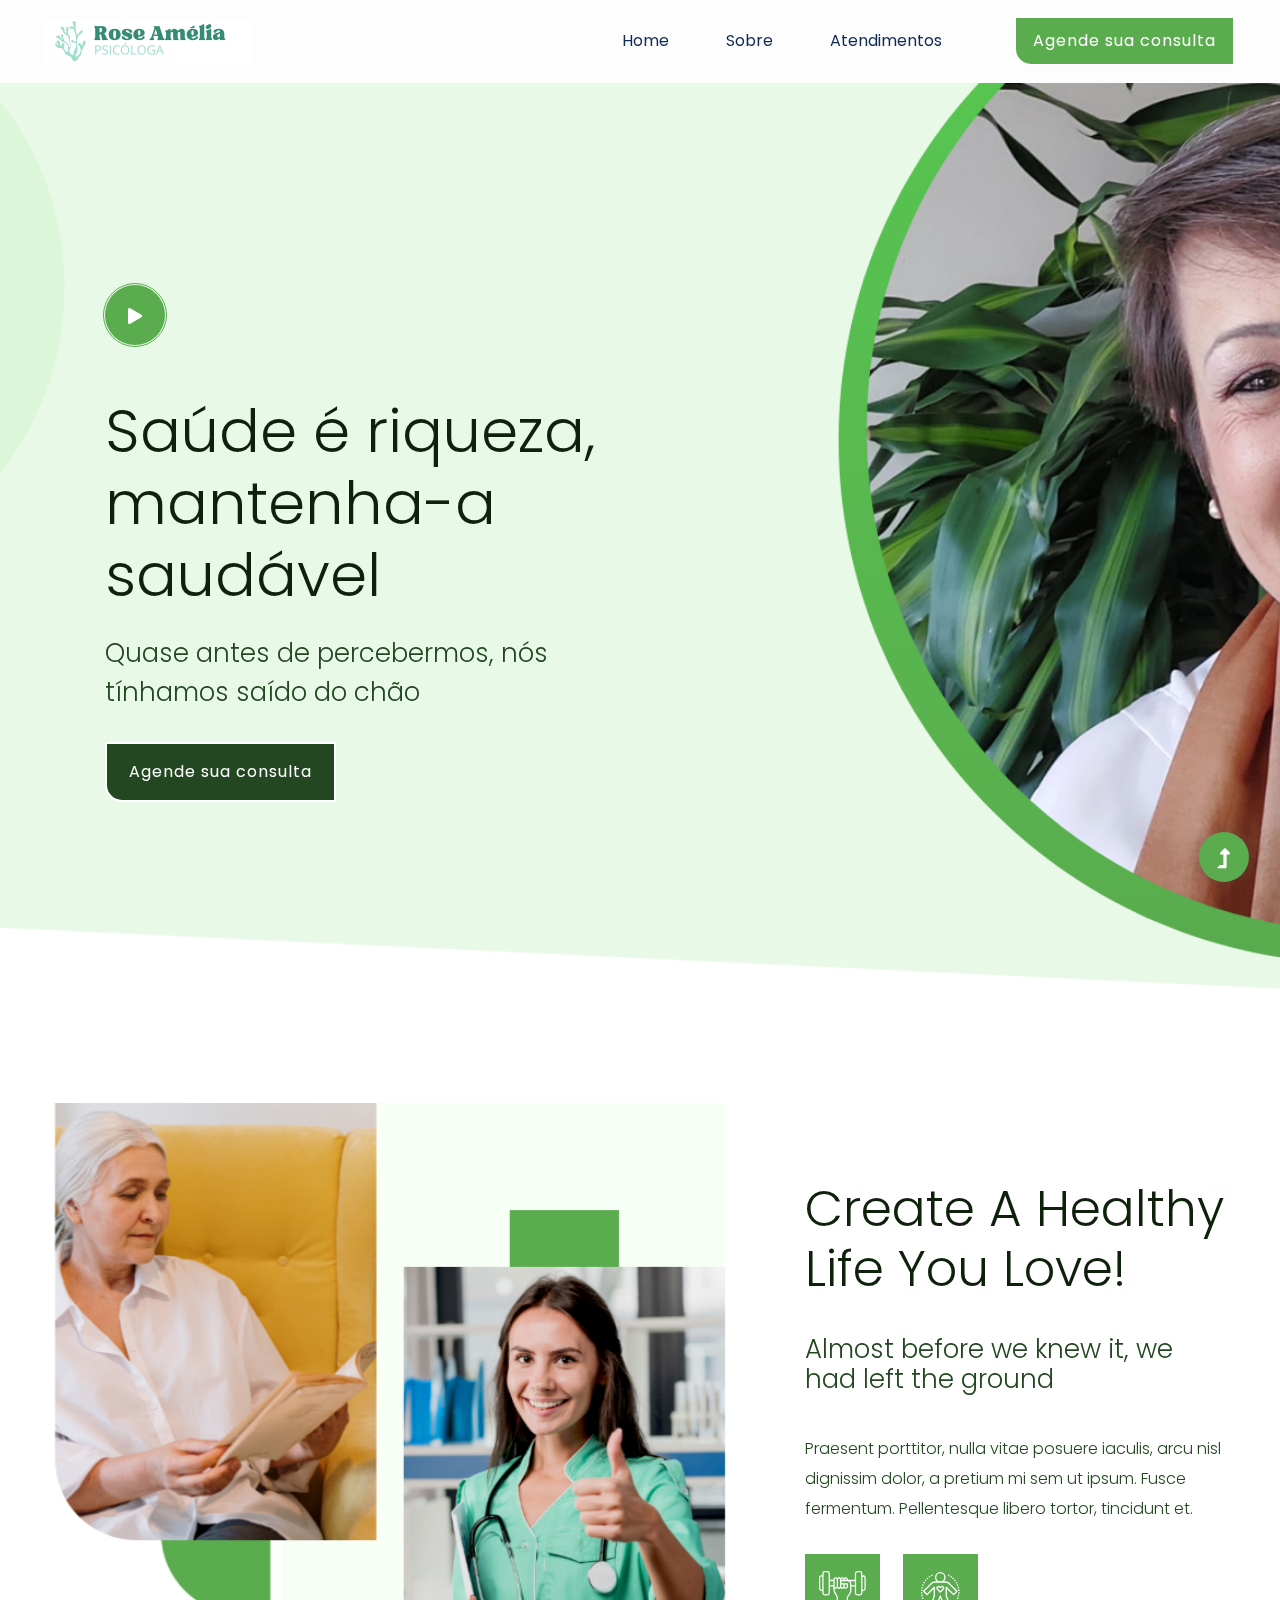
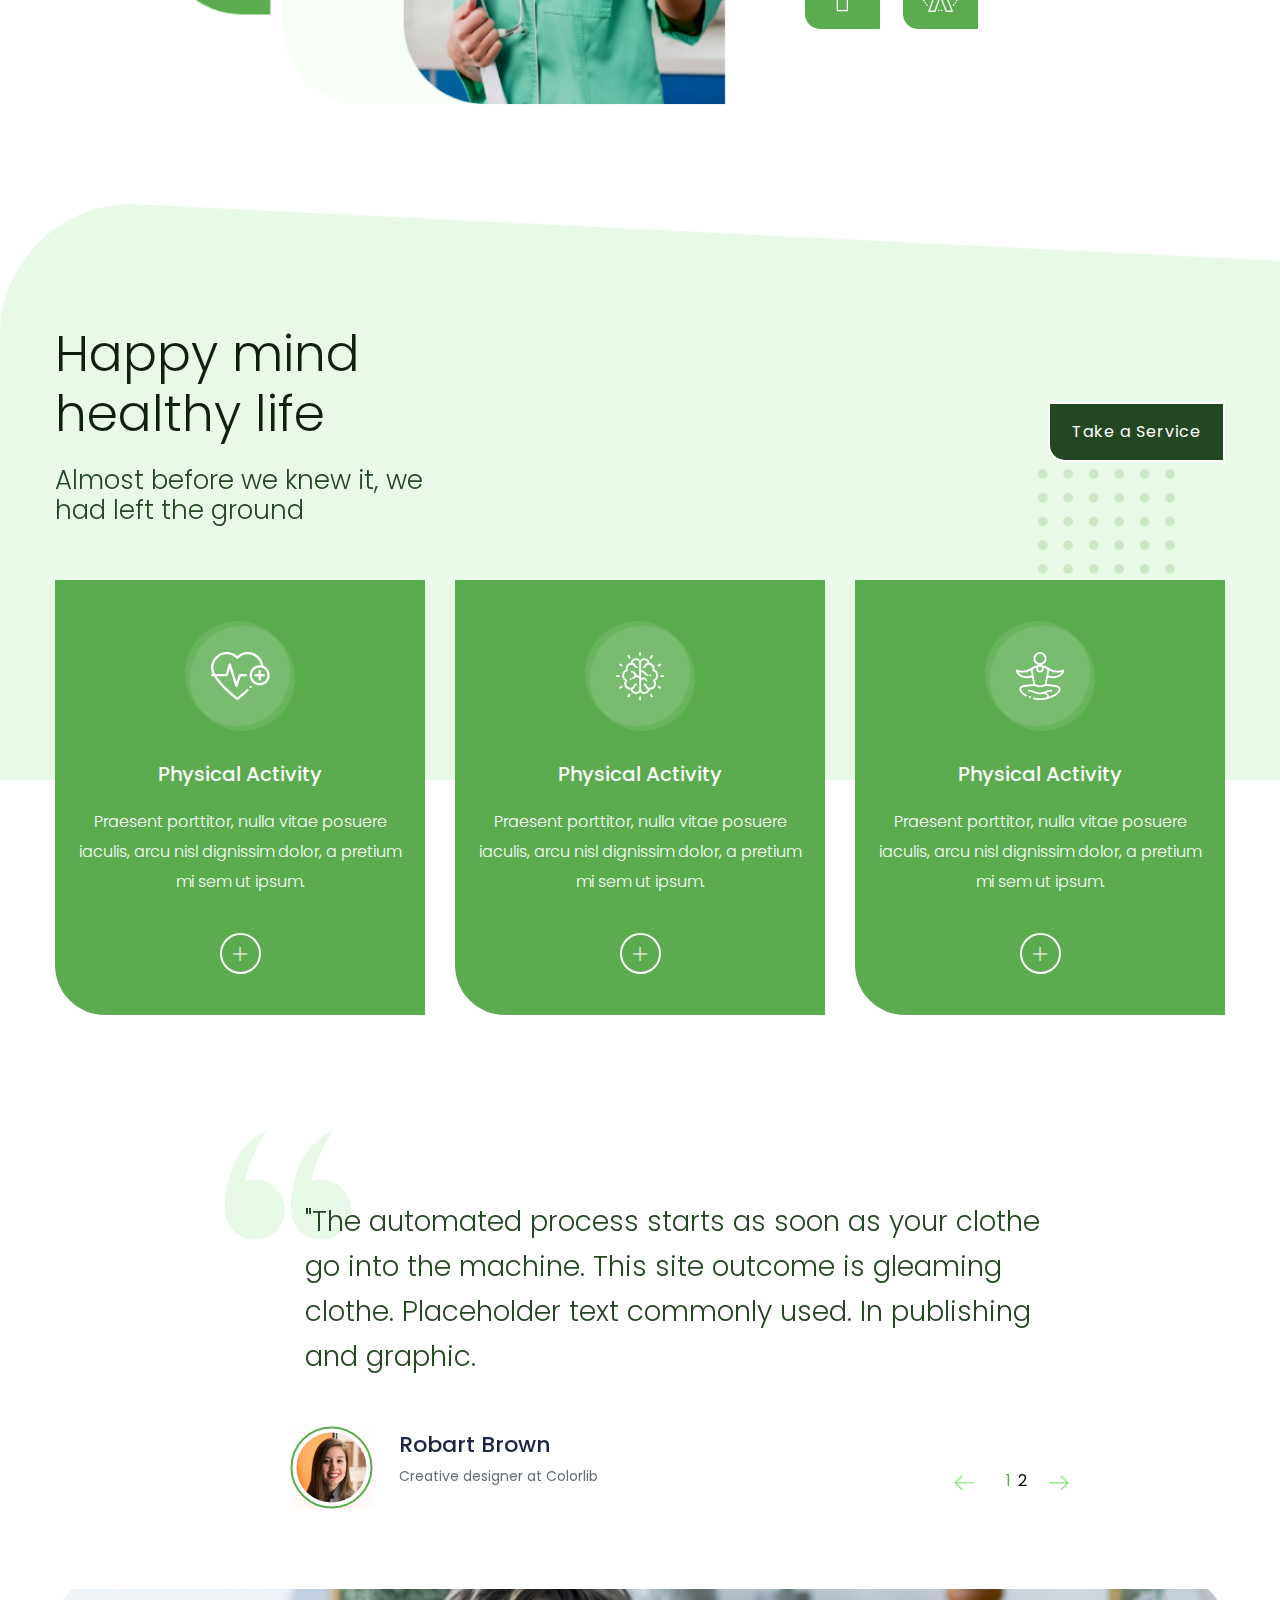
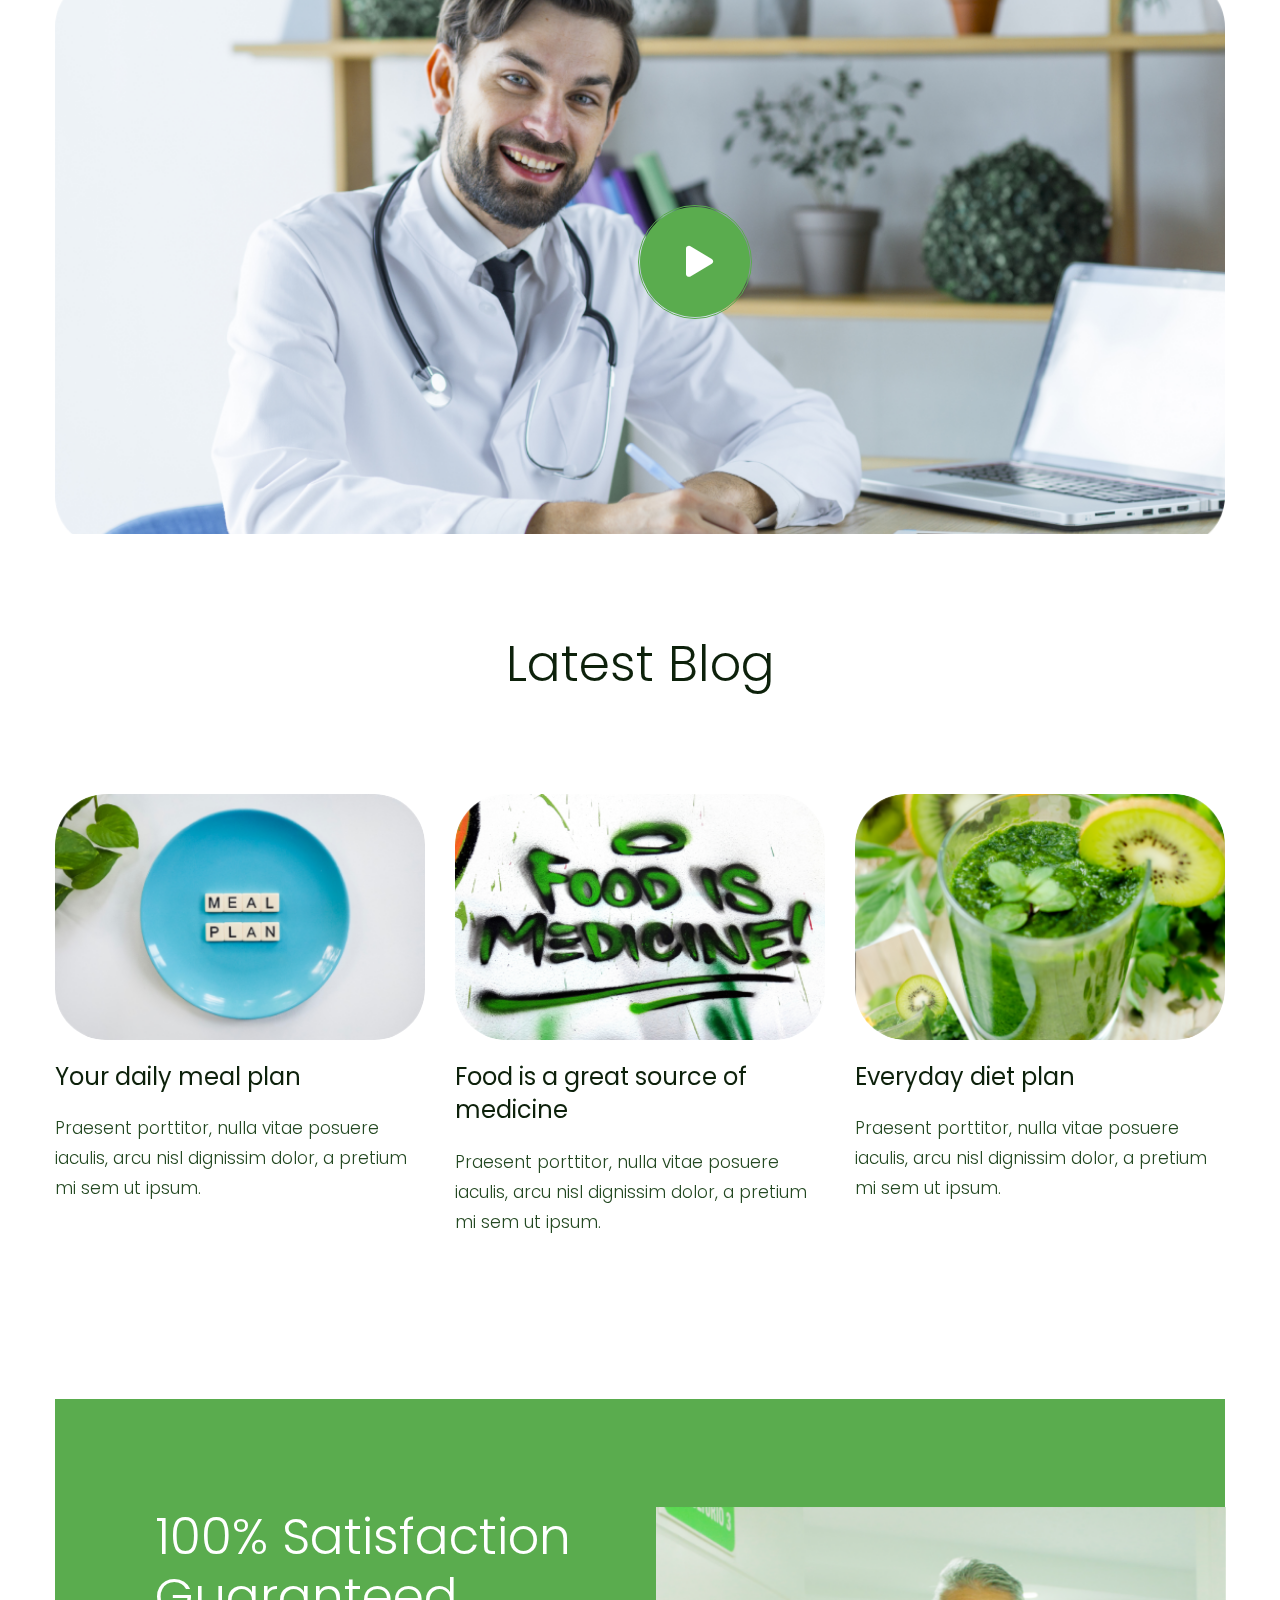
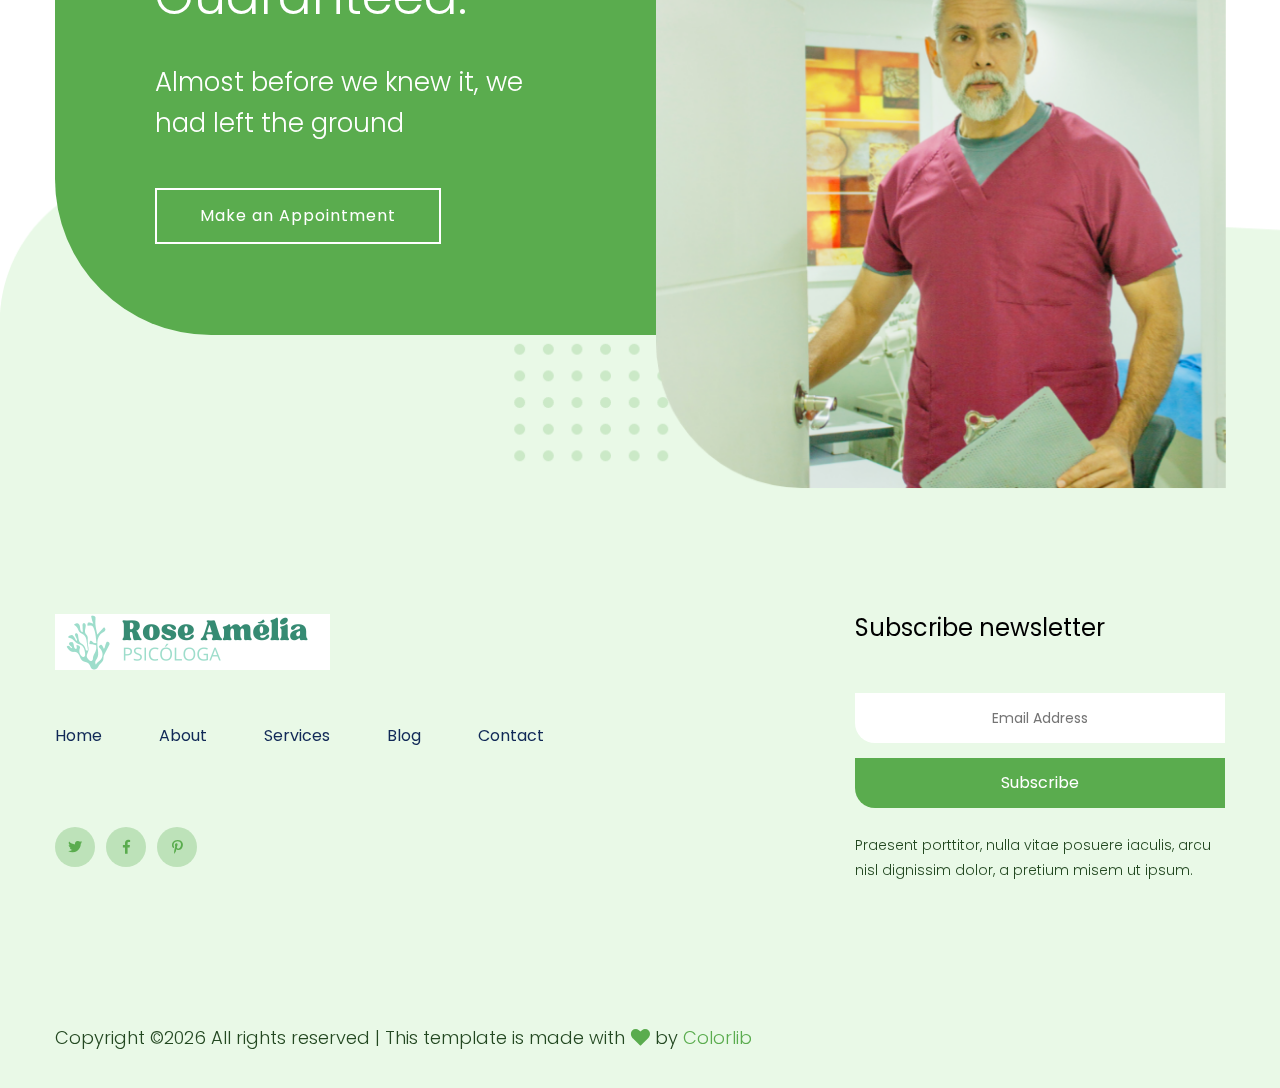
==== commit 1d73a81e: "alterando titulo" ====
--- a/index.html
+++ b/index.html
@@ -3,7 +3,7 @@
 <head>
     <meta charset="utf-8">
     <meta http-equiv="x-ua-compatible" content="ie=edge">
-    <title>Health | Template</title>
+    <title>Rose Lemos</title>
     <meta name="description" content="">
     <meta name="viewport" content="width=device-width, initial-scale=1">
     <link rel="manifest" href="site.webmanifest">
@@ -58,7 +58,6 @@
                                             <li><a href="index.html">Home</a></li>
                                             <li><a href="about.html">Sobre</a></li>
                                             <li><a href="services.html">Atendimentos</a></li>
-                                            <li><a href="contact.html">Contato</a></li>
                                         </ul>
                                     </nav>
                                 </div>
@@ -95,7 +94,7 @@
                                 </div>
                                 <div class="hero__caption">
                                     <h1 data-animation="fadeInUp" data-delay=".3s">Saúde é riqueza, mantenha-a saudável</h1>
-                                    <p data-animation="fadeInUp" data-delay=".6s">Quase antes de percebermos, nós<br> tínhamos saído do chão</p>
+                                    <p data-animation="fadeInUp" data-delay=".6s">Quase antes de percebermos, nós<br>tínhamos saído do chão</p>
                                     <a href="services.html" class="btn" data-animation="fadeInLeft" data-delay=".3s">Agende sua consulta</a>
                                 </div>
                             </div>
@@ -116,7 +115,7 @@
                                 </a>
                             </div>
                             <div class="hero__caption">
-                                <h1 data-animation="fadeInUp" data-delay=".3s">Health is wealth  keep it healthy </h1>
+                                <h1 data-animation="fadeInUp" data-delay=".3s">Teste de cache </h1>
                                 <p data-animation="fadeInUp" data-delay=".6s">Almost before we knew it, we<br> had left the ground</p>
                                 <a href="#" class="btn" data-animation="fadeInLeft" data-delay=".3s">Take a Service</a>
                             </div>
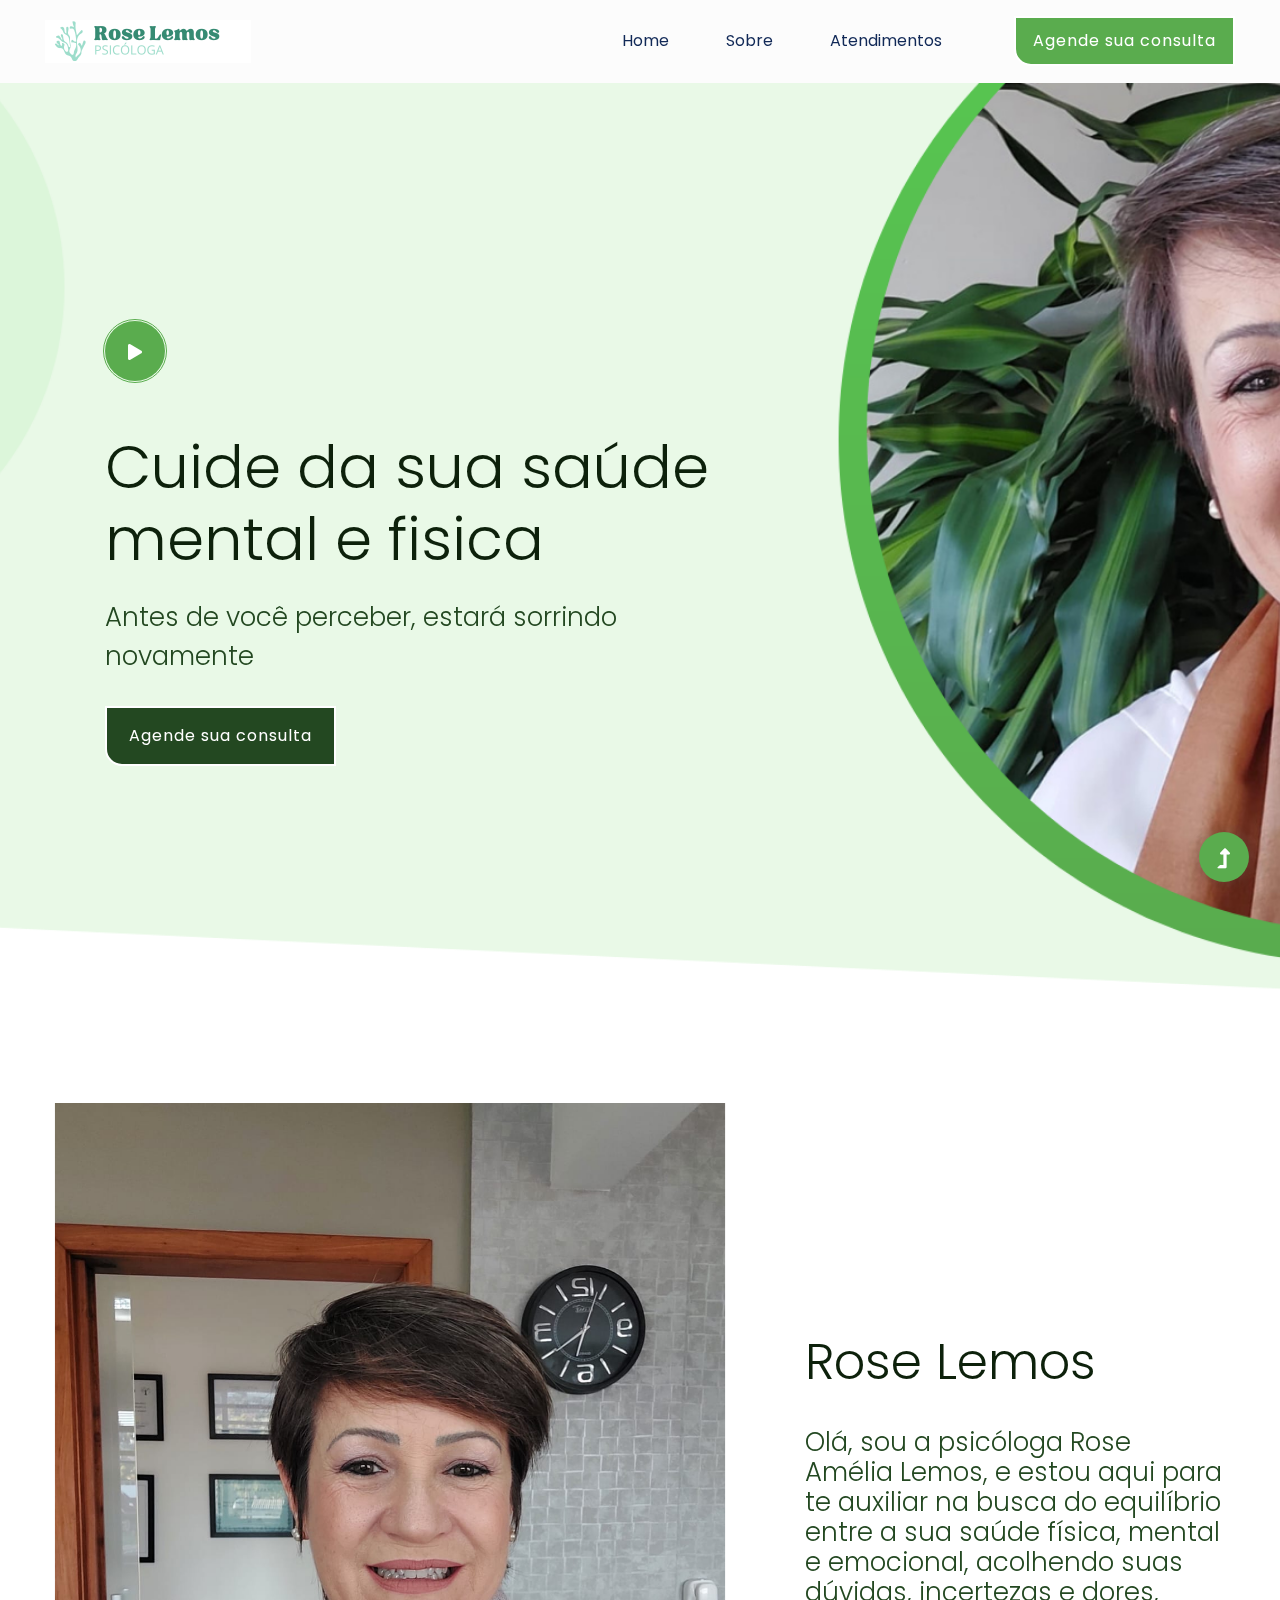
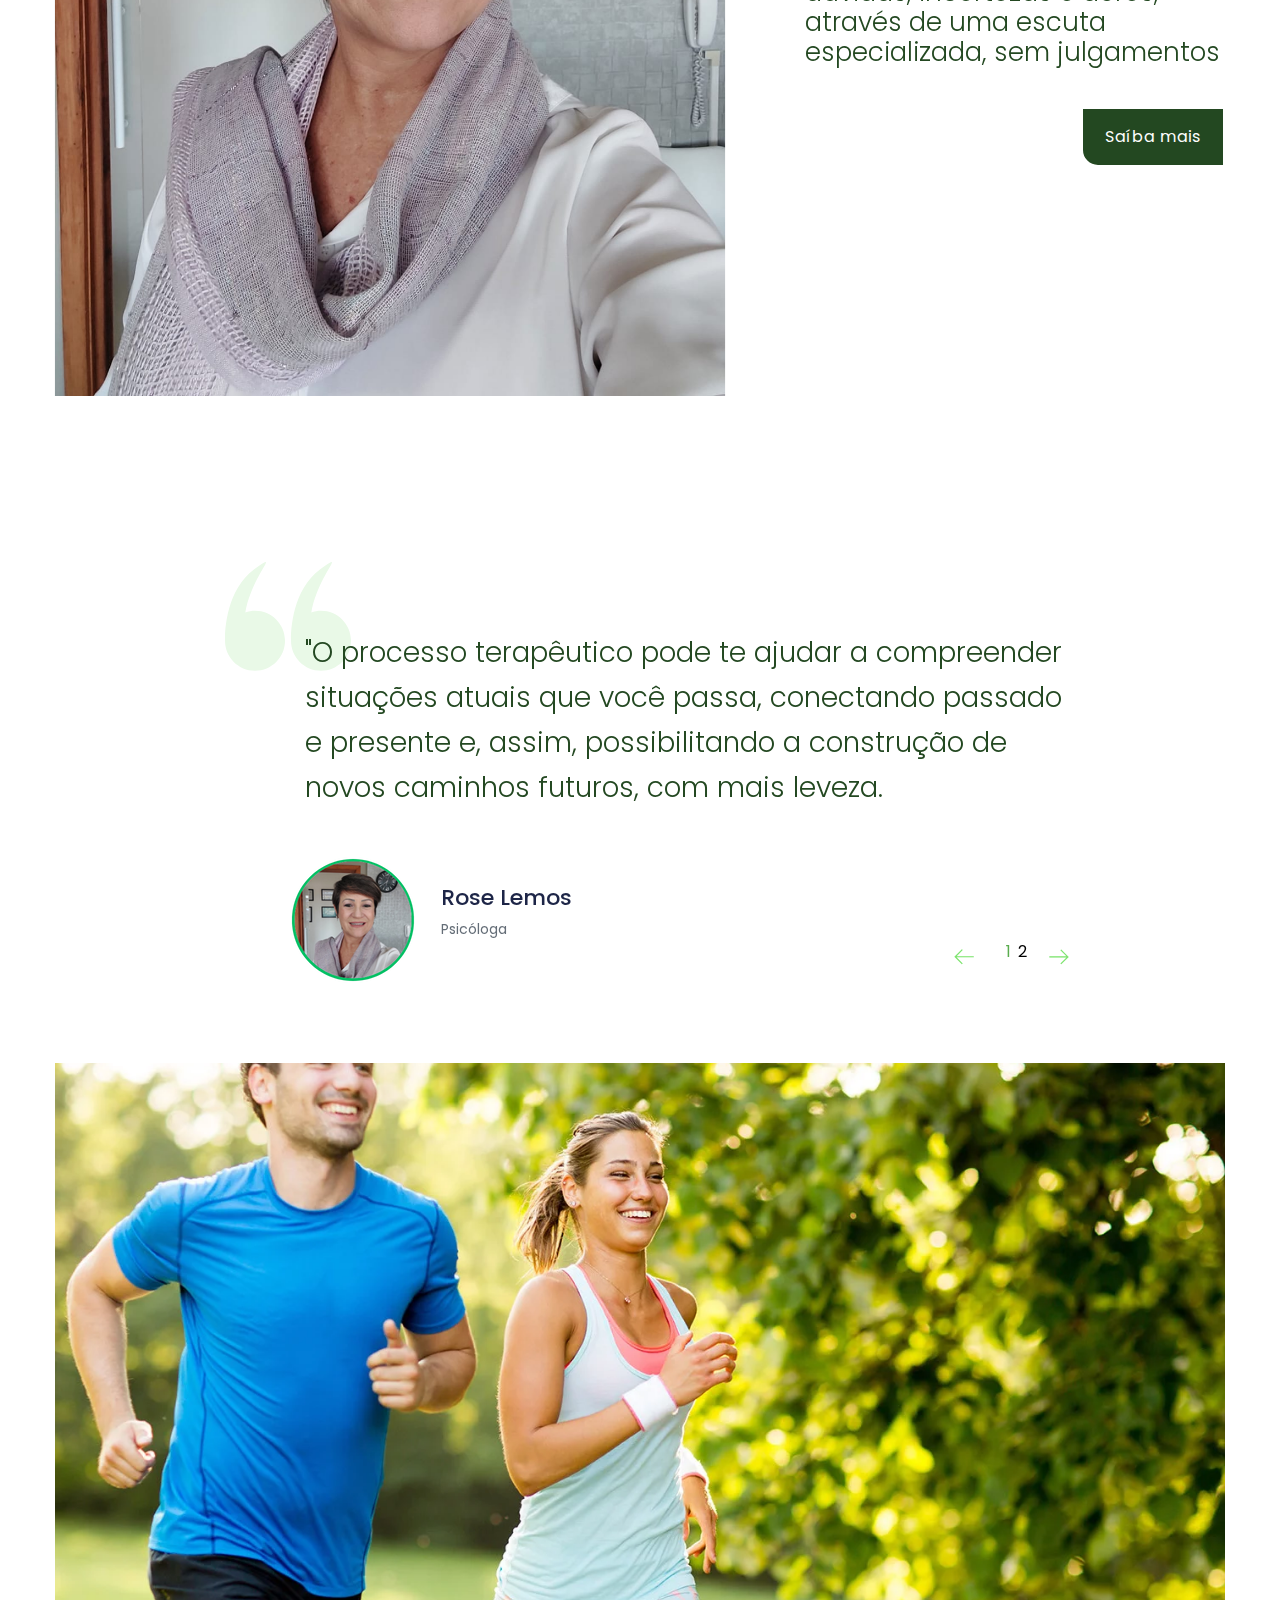
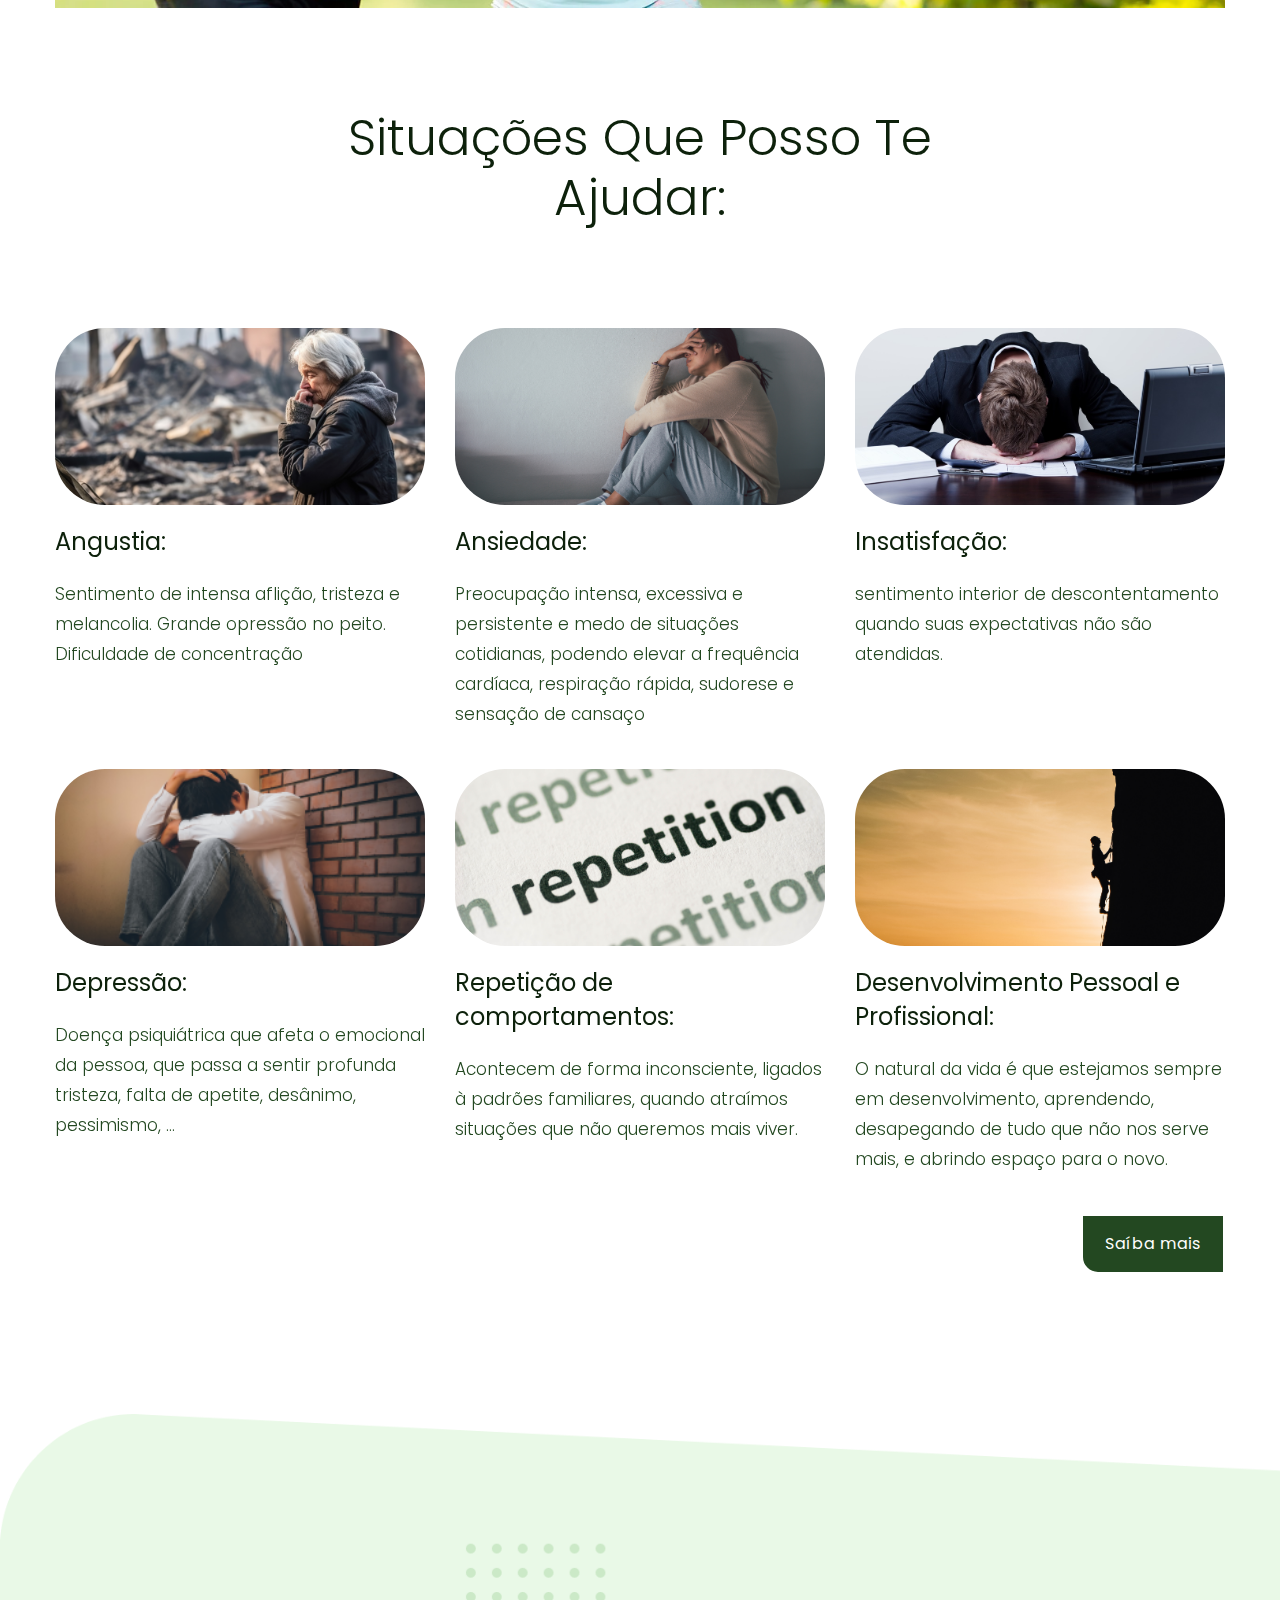
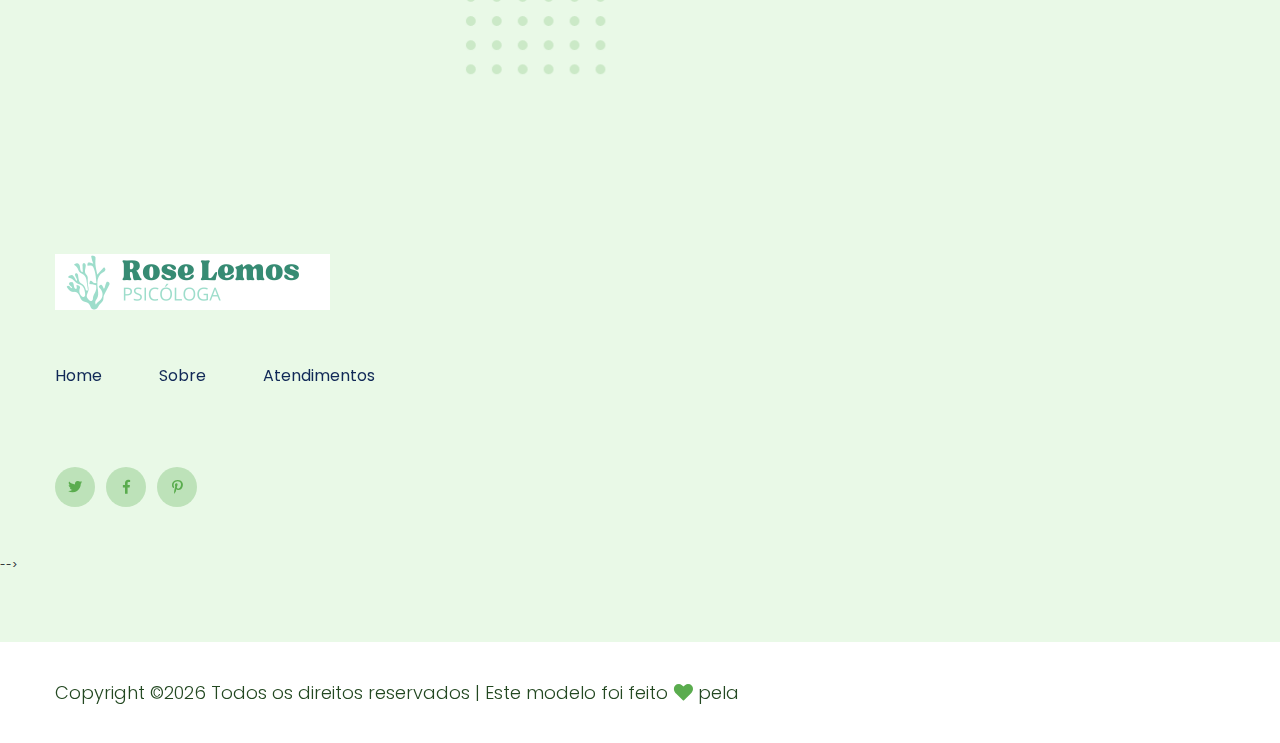
==== commit b464b0b3: "Modifiquei a home" ====
--- a/index.html
+++ b/index.html
@@ -93,8 +93,8 @@
                                     </a>
                                 </div>
                                 <div class="hero__caption">
-                                    <h1 data-animation="fadeInUp" data-delay=".3s">Saúde é riqueza, mantenha-a saudável</h1>
-                                    <p data-animation="fadeInUp" data-delay=".6s">Quase antes de percebermos, nós<br>tínhamos saído do chão</p>
+                                    <h1 data-animation="fadeInUp" data-delay=".3s">Cuide da sua saúde mental e fisica</h1>
+                                    <p data-animation="fadeInUp" data-delay=".6s">Antes de você perceber, estará sorrindo novamente</p>
                                     <a href="services.html" class="btn" data-animation="fadeInLeft" data-delay=".3s">Agende sua consulta</a>
                                 </div>
                             </div>
@@ -103,26 +103,6 @@
                 </div>
             </div>    
             <!-- Slider Single -->
-            <div class="single-slider d-flex align-items-center slider-height">
-                <div class="container">
-                    <div class="row align-items-center">
-                        <div class="col-xl-7 col-lg-8 col-md-10 ">
-                         <div class="hero-wrapper">
-                            <!-- Video icon -->
-                            <div class="video-icon">
-                                <a class="popup-video btn-icon" href="https://www.youtube.com/watch?v=up68UAfH0d0" data-animation="bounceIn" data-delay=".4s">
-                                    <i class="fas fa-play"></i>
-                                </a>
-                            </div>
-                            <div class="hero__caption">
-                                <h1 data-animation="fadeInUp" data-delay=".3s">Teste de cache </h1>
-                                <p data-animation="fadeInUp" data-delay=".6s">Almost before we knew it, we<br> had left the ground</p>
-                                <a href="#" class="btn" data-animation="fadeInLeft" data-delay=".3s">Take a Service</a>
-                            </div>
-                        </div>
-                    </div>
-                </div>
-            </div>
         </div>    
     </div>
 </div>
@@ -134,23 +114,23 @@
             <div class="col-lg-7 col-md-12">
                 <!-- about-img -->
                 <div class="about-img ">
-                    <img src="assets/img/gallery/about.png" alt="">
+                    <img src="assets/img/gallery/about.jpeg" alt="">
                 </div>
             </div>
             <div class="col-lg-5 col-md-12">
                 <div class="about-caption">
                     <!-- Section Tittle -->
                     <div class="section-tittle mb-35">
-                        <h2>Create a healthy 
-                        life you love!</h2>
-                    </div>
-                    <p class="pera-top mb-40">Almost before we knew it, we had left the ground</p>
-                    <p class="pera-bottom mb-30">Praesent porttitor, nulla vitae posuere iaculis, arcu nisl
-                        dignissim dolor, a pretium mi sem ut ipsum. Fusce
-                    fermentum. Pellentesque libero tortor, tincidunt et.</p>
+                        <h2>
+                            Rose Lemos
+                        </h2>
+                    </div>
+                    <p class="pera-top mb-40">Olá, sou a psicóloga Rose Amélia Lemos, 
+                        e estou aqui para te auxiliar na busca do equilíbrio entre a sua saúde física, 
+                        mental e emocional, acolhendo suas dúvidas, incertezas e dores, 
+                        através de uma escuta especializada, sem julgamentos</p>
                     <div class="icon-about">
-                     <img src="assets/img/icon/about1.svg" alt="" class=" mr-20">
-                     <img src="assets/img/icon/about2.svg" alt="">
+                    <a href="about.html" class="btn f-right sm-left">Saíba mais</a>
                  </div>
              </div>
          </div>
@@ -158,7 +138,7 @@
  </div>
 </div>
 <!-- About-2 Area End -->
-<section class="wantToWork-area section-bg3" data-background="assets/img/gallery/section_bg01.png">
+<!-- <section class="wantToWork-area section-bg3" data-background="assets/img/gallery/section_bg01.png">
     <div class="container">
         <div class="wants-wrapper w-padding2">
             <div class="row align-items-center justify-content-between">
@@ -169,14 +149,14 @@
                     </div>
                 </div>
                 <div class="col-xl-2 col-lg-3 col-md-4">
-                    <a href="services.html" class="btn f-right sm-left">Take a Service</a>
-                </div>
-            </div>
-        </div>
-    </div>
-</section>
+                    <a href="services.html" class="btn f-right sm-left">Agende sua consulta</a>
+                </div>
+            </div>
+        </div>
+    </div>
+</section> -->
 <!--? Services Area Start -->
-<div class="service-area">
+<!-- <div class="service-area">
     <div class="container">
         <div class="row">
             <div class="col-lg-4 col-md-6 col-sm-6">
@@ -217,7 +197,7 @@
             </div>
         </div>
     </div>
-</div>
+</div> -->
 <!-- Services Area End -->
 <!--? Testimonial Area Start -->
 <section class="testimonial-area testimonial-padding fix">
@@ -231,16 +211,16 @@
                         <div class="single-testimonial position-relative">
                             <div class="testimonial-caption">
                                 <img src="assets/img/icon/quotes-sign.png" alt="" class="quotes-sign">
-                                <p>"The automated process starts as soon as your clothe go into the machine. This site outcome is gleaming clothe. Placeholder text commonly used. In publishing and graphic.</p>
+                                <p>"O processo terapêutico pode te ajudar a compreender situações atuais que você passa, conectando passado e presente e, assim, possibilitando a construção de novos caminhos futuros, com mais leveza.</p>
                             </div>
                             <!-- founder -->
                             <div class="testimonial-founder d-flex align-items-center">
                                 <div class="founder-img">
-                                    <img src="assets/img/icon/testimonial.png" alt="">
+                                    <img src="assets/img/icon/rose.png" alt="">
                                 </div>
                                 <div class="founder-text">
-                                    <span>Robart Brown</span>
-                                    <p>Creative designer at Colorlib</p>
+                                    <span>Rose Lemos</span>
+                                    <p>Psicóloga</p>
                                 </div>
                             </div>
                         </div>
@@ -248,16 +228,16 @@
                         <div class="single-testimonial position-relative">
                             <div class="testimonial-caption">
                                 <img src="assets/img/icon/quotes-sign.png" alt="" class="quotes-sign">
-                                <p>"The automated process starts as soon as your clothe go into the machine. This site outcome is gleaming clothe. Placeholder text commonly used. In publishing and graphic.</p>
+                                <p>"Para isso, quero te auxiliar, motivar, para que queiras olhar para dentro, ressignificar aquilo que dói, com entendimento para quebrar os ciclos repetitivos</p>
                             </div>
                             <!-- founder -->
                             <div class="testimonial-founder d-flex align-items-center">
                                 <div class="founder-img">
-                                    <img src="assets/img/icon/testimonial.png" alt="">
+                                    <img src="assets/img/icon/rose.png" alt="">
                                 </div>
                                 <div class="founder-text">
-                                    <span>Robart Brown</span>
-                                    <p>Creative designer at Colorlib</p>
+                                    <span>Rose Lemos</span>
+                                    <p>Psicóloga</p>
                                 </div>
                             </div>
                         </div>
@@ -271,10 +251,10 @@
 <!--? Testimonial Area End -->
 <!--? video_start -->
 <div class="container">
-    <div class="video-area section-bg2 d-flex align-items-center"  data-background="assets/img/gallery/video-bg.png">
+    <div class="video-area section-bg2 d-flex align-items-center"  data-background="assets/img/gallery/leveza_e_saude.png">
         <div class="video-wrap position-relative">
             <div class="video-icon" >
-                <a class="popup-video btn-icon" href="https://www.youtube.com/watch?v=up68UAfH0d0"><i class="fas fa-play"></i></a>
+                
             </div>
         </div>
     </div>
@@ -287,7 +267,7 @@
         <div class="row justify-content-center">
             <div class="col-lg-7 col-md-9 col-sm-10">
                 <div class="section-tittle text-center mb-100">
-                    <h2>Latest Blog</h2>
+                    <h2>Situações que posso te ajudar:</h2>
                 </div>
             </div>
         </div>
@@ -296,75 +276,90 @@
                 <div class="home-blog-single mb-40">
                     <div class="blog-img-cap">
                         <div class="blog-img">
-                            <img src="assets/img/gallery/blog1.png" alt="">
-                        </div>
-                        <div class="blog-cap">
-                            <h3><a href="blog_details.html">Your daily meal plan</a></h3>
-                            <P>Praesent porttitor, nulla vitae posuere iaculis, arcu nisl dignissim dolor, a pretium mi 
-                            sem ut ipsum.</P>
-                        </div>
-                    </div>
-                </div>
-            </div>
-            <div class="col-lg-4 col-md-6">
-                <div class="home-blog-single mb-40">
-                    <div class="blog-img-cap">
-                        <div class="blog-img">
-                            <img src="assets/img/gallery/blog2.png" alt="">
-                        </div>
-                        <div class="blog-cap">
-                            <h3><a href="blog_details.html">Food is a great source of  medicine</a></h3>
-                            <P>Praesent porttitor, nulla vitae posuere iaculis, arcu nisl dignissim dolor, a pretium mi 
-                            sem ut ipsum.</P>
-                        </div>
-                    </div>
-                </div>
-            </div>
-            <div class="col-lg-4 col-md-6">
-                <div class="home-blog-single mb-40">
-                    <div class="blog-img-cap">
-                        <div class="blog-img">
-                            <img src="assets/img/gallery/blog3.png" alt="">
-                        </div>
-                        <div class="blog-cap">
-                            <h3><a href="blog_details.html">Everyday diet plan</a></h3>
-                            <P>Praesent porttitor, nulla vitae posuere iaculis, arcu nisl dignissim dolor, a pretium mi 
-                            sem ut ipsum.</P>
-                        </div>
-                    </div>
-                </div>
-            </div>
-        </div>
+                            <img src="assets/img/gallery/angustia.png" alt="">
+                        </div>
+                        <div class="blog-cap">
+                            <h3><a href="blog_details.html">Angustia:</a></h3>
+                            <P>Sentimento de intensa aflição, tristeza e melancolia. Grande opressão no peito. Dificuldade de concentração</P>
+                        </div>
+                    </div>
+                </div>
+            </div>
+            <div class="col-lg-4 col-md-6">
+                <div class="home-blog-single mb-40">
+                    <div class="blog-img-cap">
+                        <div class="blog-img">
+                            <img src="assets/img/gallery/ansiedade.png" alt="">
+                        </div>
+                        <div class="blog-cap">
+                            <h3><a href="blog_details.html">Ansiedade:</a></h3>
+                            <P>Preocupação intensa, excessiva e persistente e medo de situações cotidianas, podendo elevar a frequência cardíaca, respiração rápida, sudorese e sensação de cansaço</P>
+                        </div>
+                    </div>
+                </div>
+            </div>
+            <div class="col-lg-4 col-md-6">
+                <div class="home-blog-single mb-40">
+                    <div class="blog-img-cap">
+                        <div class="blog-img">
+                            <img src="assets/img/gallery/insatisfacao.jpg" alt="">
+                        </div>
+                        <div class="blog-cap">
+                            <h3><a href="blog_details.html">Insatisfação:</a></h3>
+                            <P>sentimento interior de descontentamento quando suas expectativas não são atendidas.</P>
+                        </div>
+                    </div>
+                </div>
+            </div>
+        </div>
+    </div>
+    <div class="container">
+        <div class="row">
+            <div class="col-lg-4 col-md-6">
+                <div class="home-blog-single mb-40">
+                    <div class="blog-img-cap">
+                        <div class="blog-img">
+                            <img src="assets/img/gallery/Depressao.png" alt="">
+                        </div>
+                        <div class="blog-cap">
+                            <h3><a href="blog_details.html">Depressão:</a></h3>
+                            <P>Doença psiquiátrica que afeta o emocional da pessoa, que passa a sentir profunda tristeza, falta de apetite, desânimo, pessimismo, …</P>
+                        </div>
+                    </div>
+                </div>
+            </div>
+            <div class="col-lg-4 col-md-6">
+                <div class="home-blog-single mb-40">
+                    <div class="blog-img-cap">
+                        <div class="blog-img">
+                            <img src="assets/img/gallery/repeticao.png" alt="">
+                        </div>
+                        <div class="blog-cap">
+                            <h3><a href="blog_details.html">Repetição de comportamentos:</a></h3>
+                            <P>Acontecem de forma inconsciente, ligados à padrões familiares, quando atraímos situações que não queremos mais viver.</P>
+                        </div>
+                    </div>
+                </div>
+            </div>
+            <div class="col-lg-4 col-md-6">
+                <div class="home-blog-single mb-40">
+                    <div class="blog-img-cap">
+                        <div class="blog-img">
+                            <img src="assets/img/gallery/desenvolvimento.png" alt="">
+                        </div>
+                        <div class="blog-cap">
+                            <h3><a href="blog_details.html">Desenvolvimento Pessoal e Profissional:</a></h3>
+                            <P>O natural da vida é que estejamos sempre em desenvolvimento, aprendendo, desapegando de tudo que não nos serve mais, e abrindo espaço para o novo.</P>
+                        </div>
+                    </div>
+                </div>
+            </div>
+        </div>
+        <a href="services.html" class="btn f-right sm-left">Saíba mais</a>
     </div>
 </section>
 <!-- Blog Area End -->
 <!--? About Law Start-->
-<section class="about-low-area mt-30">
-    <div class="container">
-        <div class="about-cap-wrapper">
-            <div class="row">
-                <div class="col-xl-5  col-lg-6 col-md-10 offset-xl-1">
-                    <div class="about-caption mb-50">
-                        <!-- Section Tittle -->
-                        <div class="section-tittle mb-35">
-                            <h2>100% satisfaction guaranteed.</h2>
-                        </div>
-                        <p>Almost before we knew it, we had left the ground</p>
-                        <a href="about.html" class="border-btn">Make an Appointment</a>
-                    </div>
-                </div>
-                <div class="col-lg-6 col-md-12">
-                    <!-- about-img -->
-                    <div class="about-img">
-                        <div class="about-font-img">
-                            <img src="assets/img/gallery/about2.png" alt="">
-                        </div>
-                    </div>
-                </div>
-            </div>
-        </div>
-    </div>
-</section>
 <!-- About Law End-->
 </main>
 <footer>
@@ -386,10 +381,8 @@
                                             <nav> 
                                                 <ul>
                                                     <li><a href="index.html">Home</a></li>
-                                                    <li><a href="about.html">About</a></li>
-                                                    <li><a href="services.html">Services</a></li>
-                                                    <li><a href="blog.html">Blog</a></li>
-                                                    <li><a href="contact.html">Contact</a></li>
+                                                    <li><a href="about.html">Sobre</a></li>
+                                                    <li><a href="services.html">Atendimentos</a></li>
                                                 </ul>
                                             </nav>
                                         </div>
@@ -404,13 +397,13 @@
                             </div>
                         </div>
                     </div>
-                    <div class="col-xl-4 col-lg-4 col-md-6 col-sm-12">
+                    <!-- <div class="col-xl-4 col-lg-4 col-md-6 col-sm-12">
                         <div class="single-footer-caption">
                             <div class="footer-tittle mb-50">
                                 <h4>Subscribe newsletter</h4>
                             </div>
                             <!-- Form -->
-                            <div class="footer-form">
+                            <!-- <div class="footer-form">
                                 <div id="mc_embed_signup">
                                     <form target="_blank" action="https://spondonit.us12.list-manage.com/subscribe/post?u=1462626880ade1ac87bd9c93a&amp;id=92a4423d01" method="get" class="subscribe_form relative mail_part" novalidate="true">
                                         <input type="email" name="EMAIL" id="newsletter-form-email" placeholder=" Email Address " class="placeholder hide-on-focus" onfocus="this.placeholder = ''" onblur="this.placeholder = 'Enter your email'">
@@ -422,14 +415,14 @@
                                         <div class="mt-10 info"></div>
                                     </form>
                                 </div>
-                            </div>
+                            </div> -->
                             <div class="footer-tittle">
                                 <div class="footer-pera">
-                                    <p>Praesent porttitor, nulla vitae posuere iaculis, arcu nisl dignissim dolor, a pretium misem ut ipsum.</p>
-                                </div>
-                            </div>
-                        </div>
-                    </div>
+                                    <p></p>
+                                </div>
+                            </div>
+                        </div>
+                    </div> -->
                 </div>
             </div>
         </div>
@@ -441,7 +434,7 @@
                         <div class="col-xl-10 ">
                             <div class="footer-copy-right">
                              <p><!-- Link back to Colorlib can't be removed. Template is licensed under CC BY 3.0. -->
-                              Copyright &copy;<script>document.write(new Date().getFullYear());</script> All rights reserved | This template is made with <i class="fa fa-heart" aria-hidden="true"></i> by <a href="https://colorlib.com" target="_blank">Colorlib</a>
+                              Copyright &copy;<script>document.write(new Date().getFullYear());</script> Todos os direitos reservados | Este modelo foi feito <i class="fa fa-heart" aria-hidden="true"></i> pela <a href="#" target="_blank"></a>
                               <!-- Link back to Colorlib can't be removed. Template is licensed under CC BY 3.0. --></p>
                           </div>
                       </div>
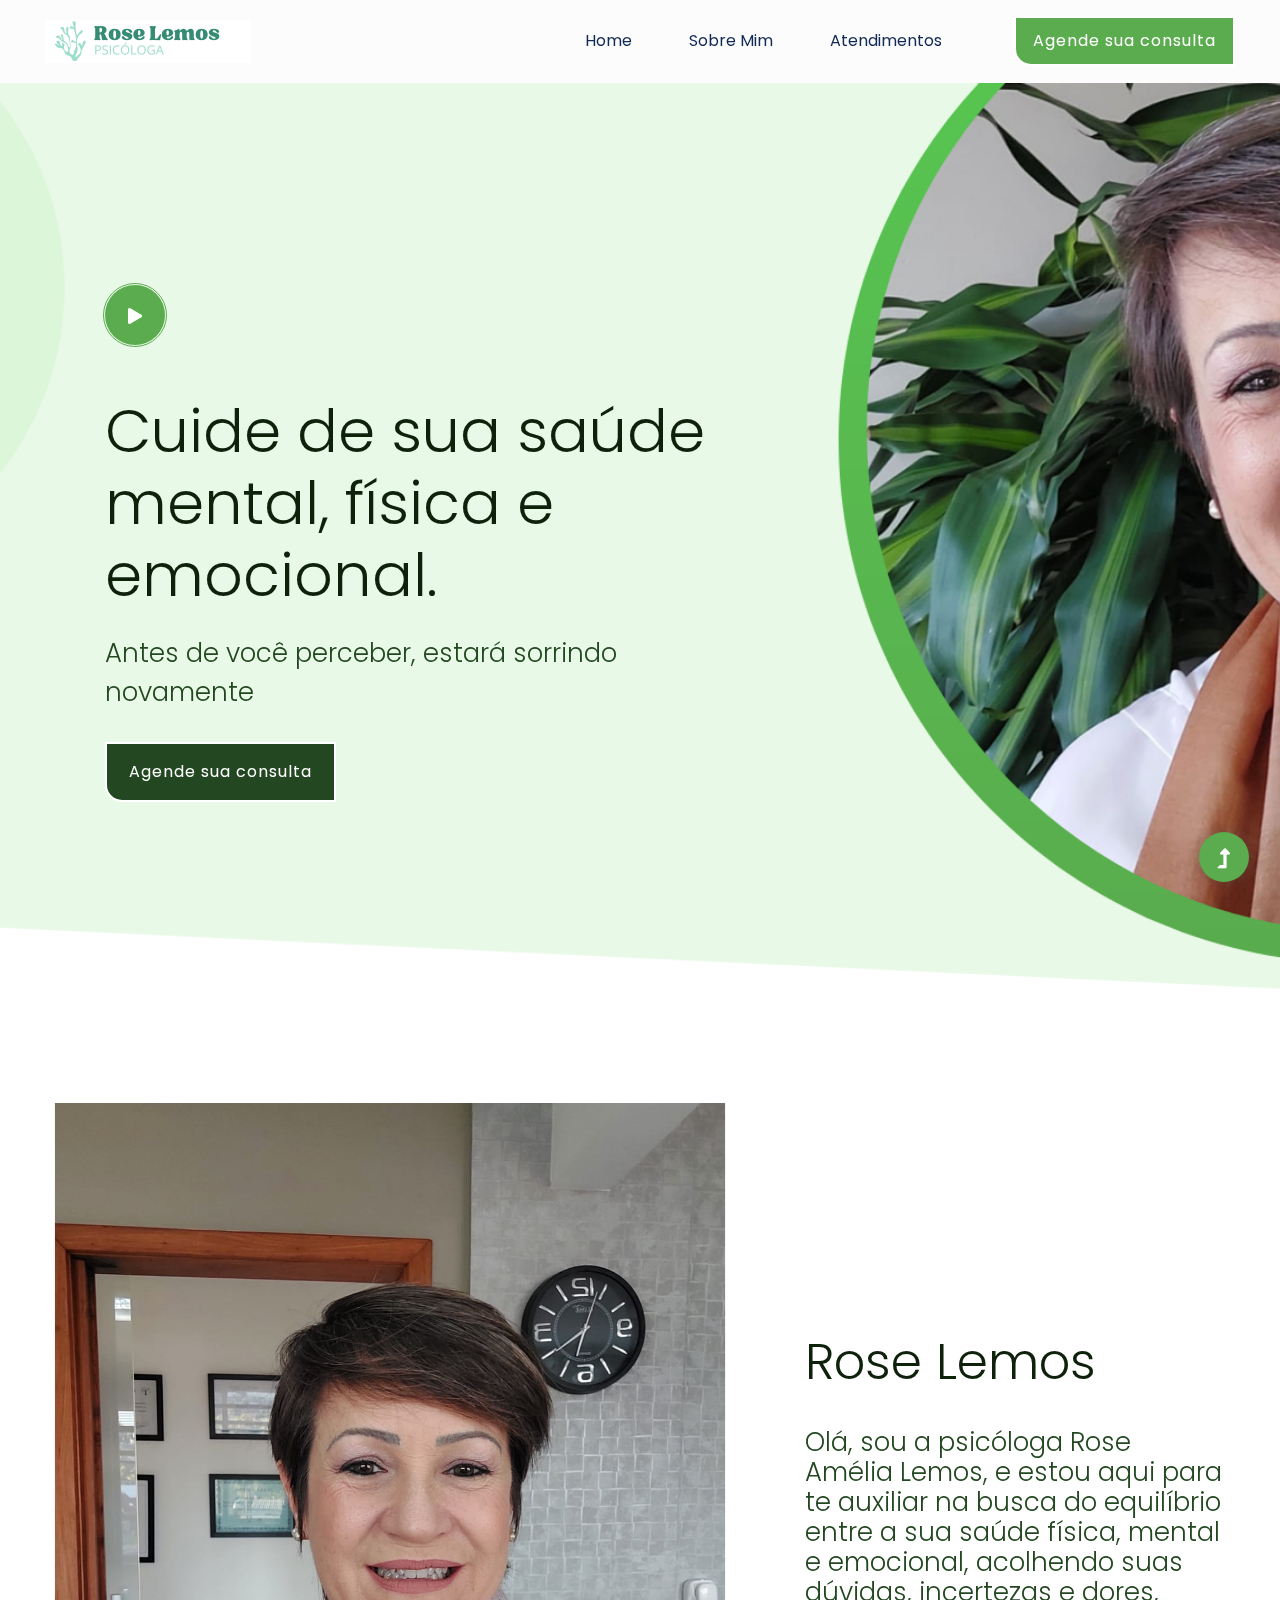
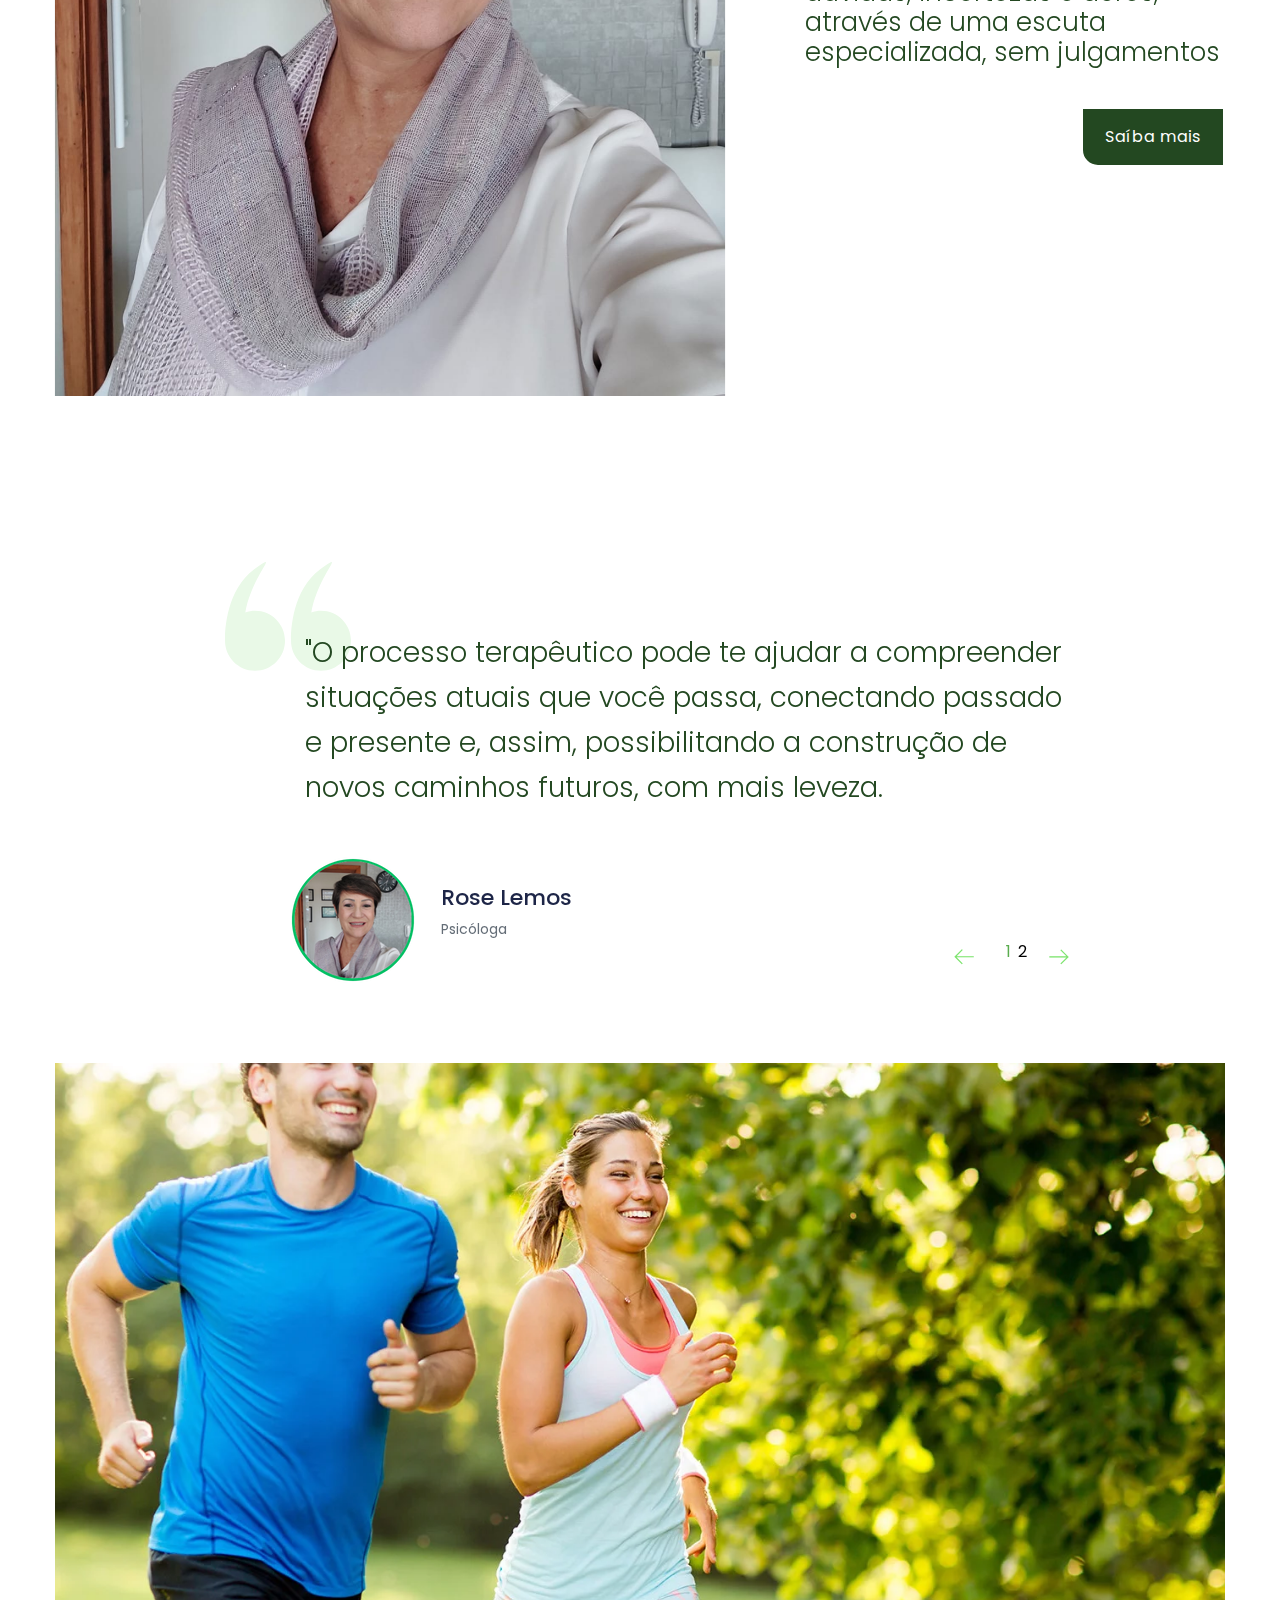
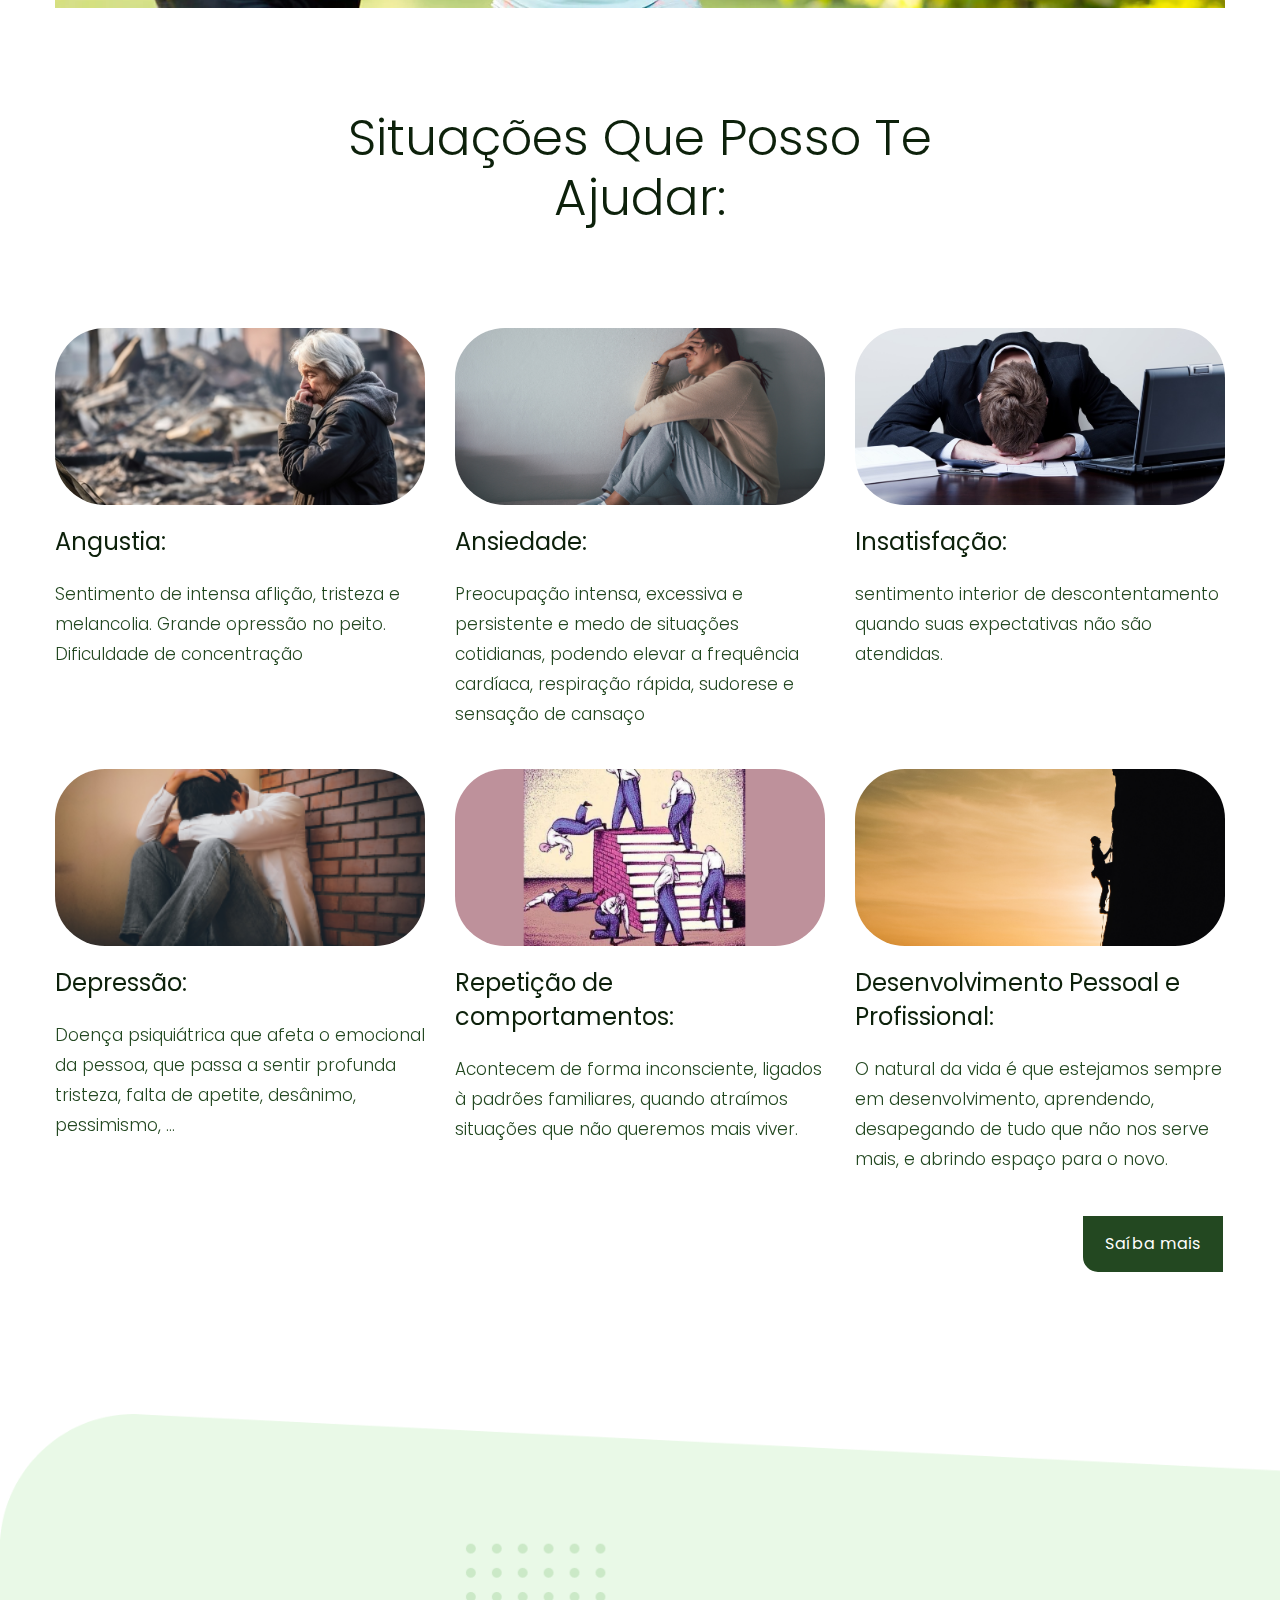
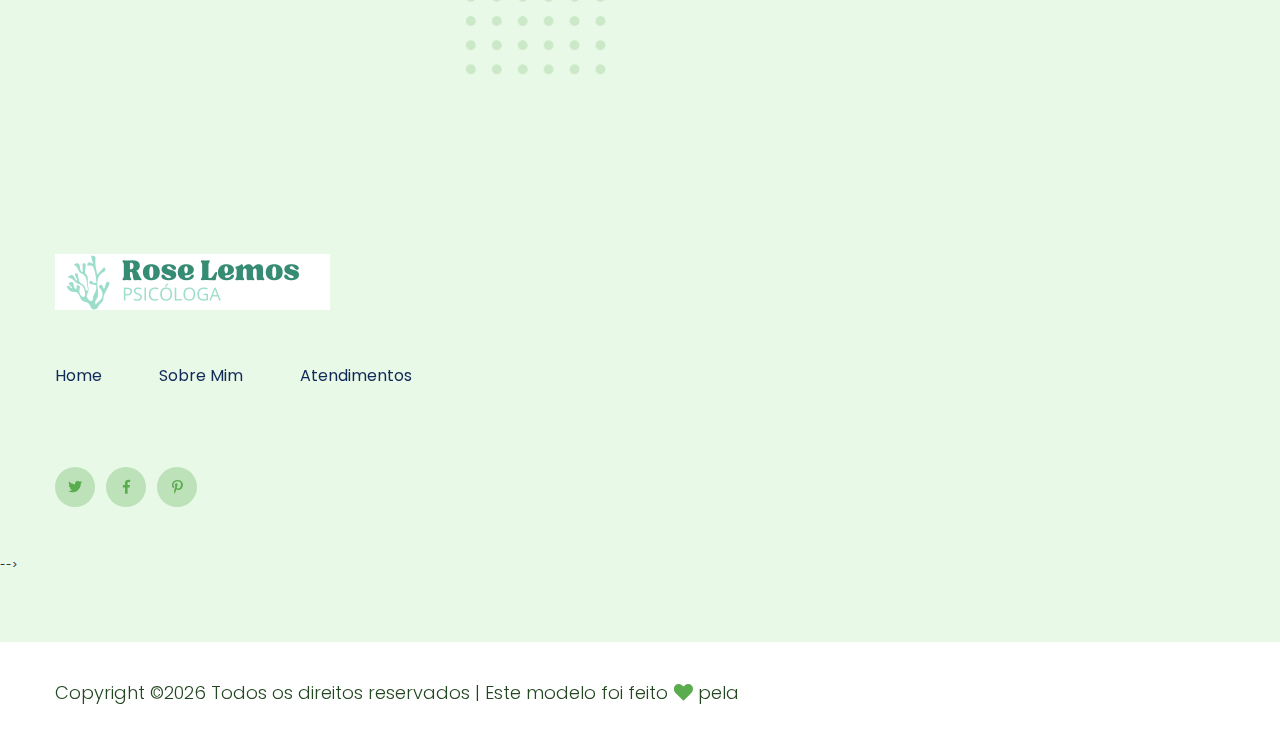
==== commit addd1401: "Merge pull request #3 from elygald/criar_pagina_sobre_mim" ====
--- a/index.html
+++ b/index.html
@@ -56,7 +56,7 @@
                                     <nav> 
                                         <ul id="navigation">
                                             <li><a href="index.html">Home</a></li>
-                                            <li><a href="about.html">Sobre</a></li>
+                                            <li><a href="about.html">Sobre mim</a></li>
                                             <li><a href="services.html">Atendimentos</a></li>
                                         </ul>
                                     </nav>
@@ -93,7 +93,7 @@
                                     </a>
                                 </div>
                                 <div class="hero__caption">
-                                    <h1 data-animation="fadeInUp" data-delay=".3s">Cuide da sua saúde mental e fisica</h1>
+                                    <h1 data-animation="fadeInUp" data-delay=".3s">Cuide de sua saúde mental, física e emocional.</h1>
                                     <p data-animation="fadeInUp" data-delay=".6s">Antes de você perceber, estará sorrindo novamente</p>
                                     <a href="services.html" class="btn" data-animation="fadeInLeft" data-delay=".3s">Agende sua consulta</a>
                                 </div>
@@ -332,7 +332,7 @@
                 <div class="home-blog-single mb-40">
                     <div class="blog-img-cap">
                         <div class="blog-img">
-                            <img src="assets/img/gallery/repeticao.png" alt="">
+                            <img src="assets/img/gallery/1.png" alt="">
                         </div>
                         <div class="blog-cap">
                             <h3><a href="blog_details.html">Repetição de comportamentos:</a></h3>
@@ -381,7 +381,7 @@
                                             <nav> 
                                                 <ul>
                                                     <li><a href="index.html">Home</a></li>
-                                                    <li><a href="about.html">Sobre</a></li>
+                                                    <li><a href="about.html">Sobre mim</a></li>
                                                     <li><a href="services.html">Atendimentos</a></li>
                                                 </ul>
                                             </nav>
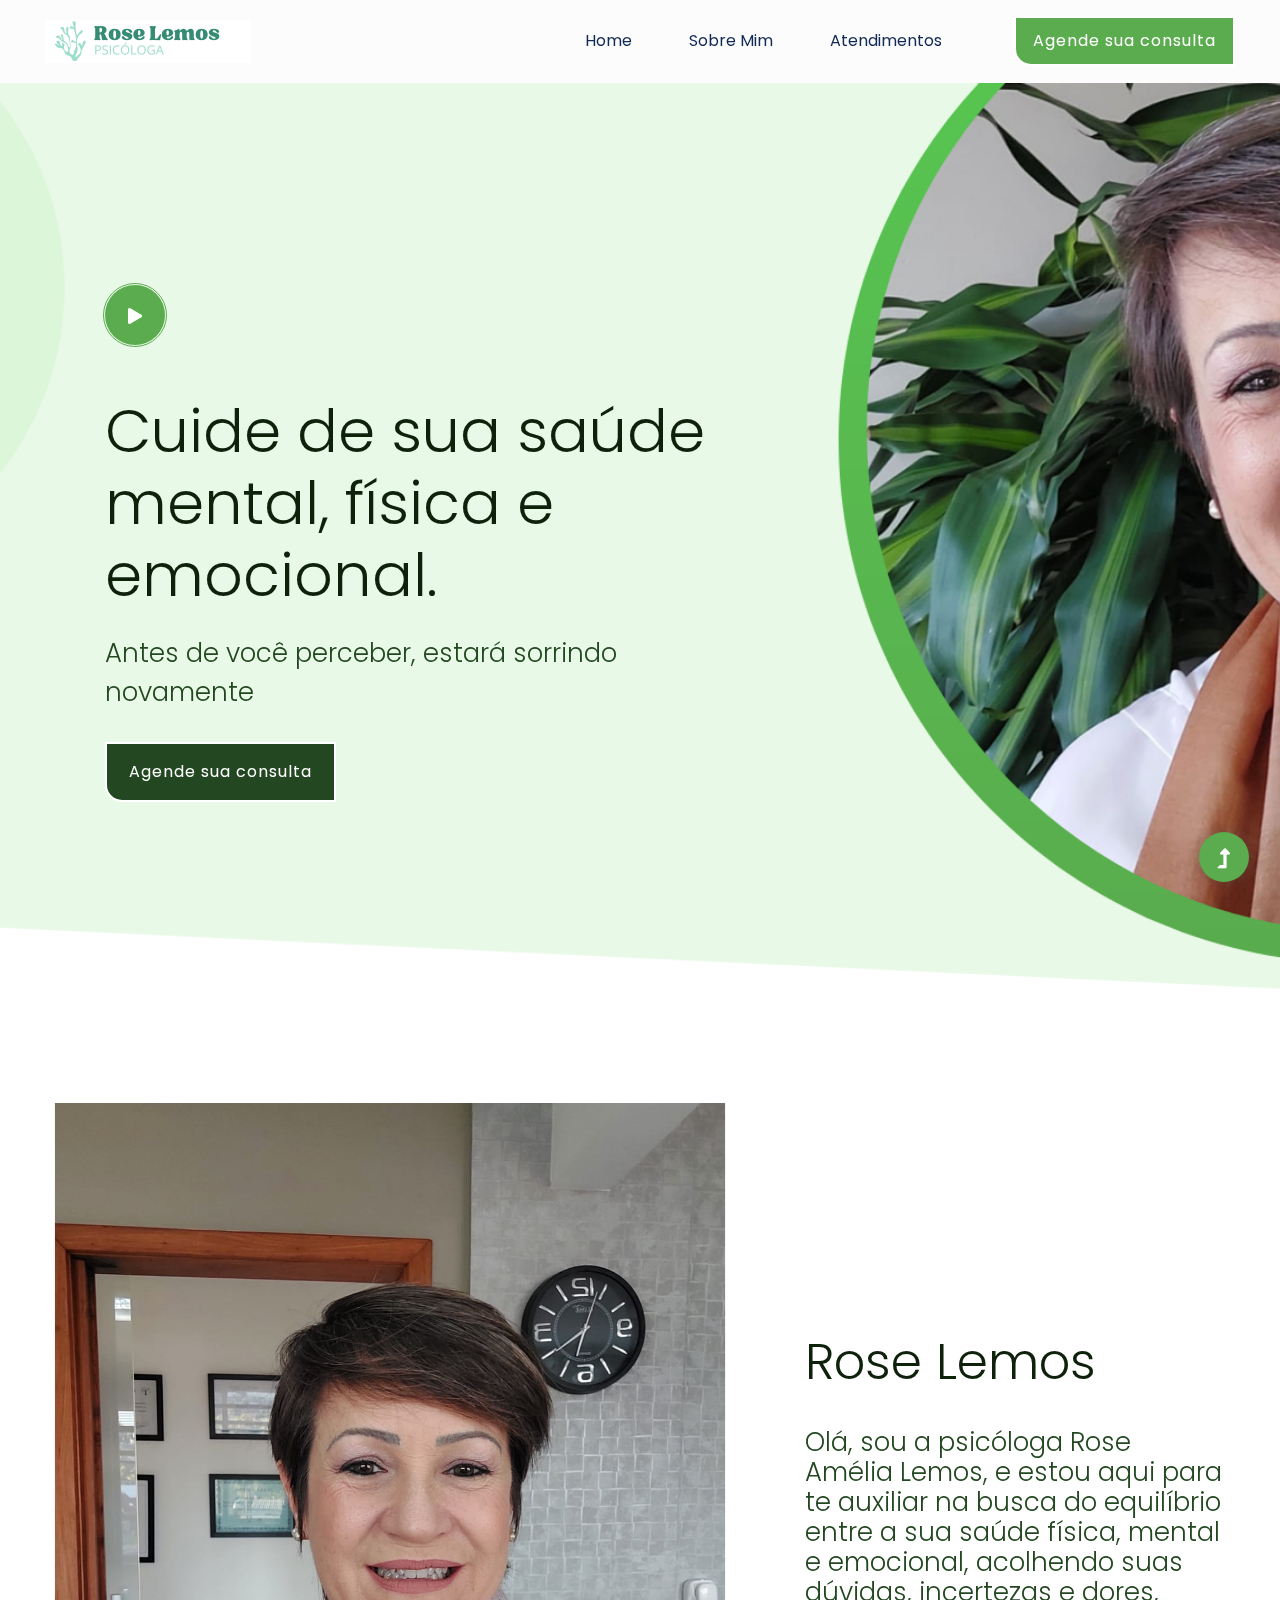
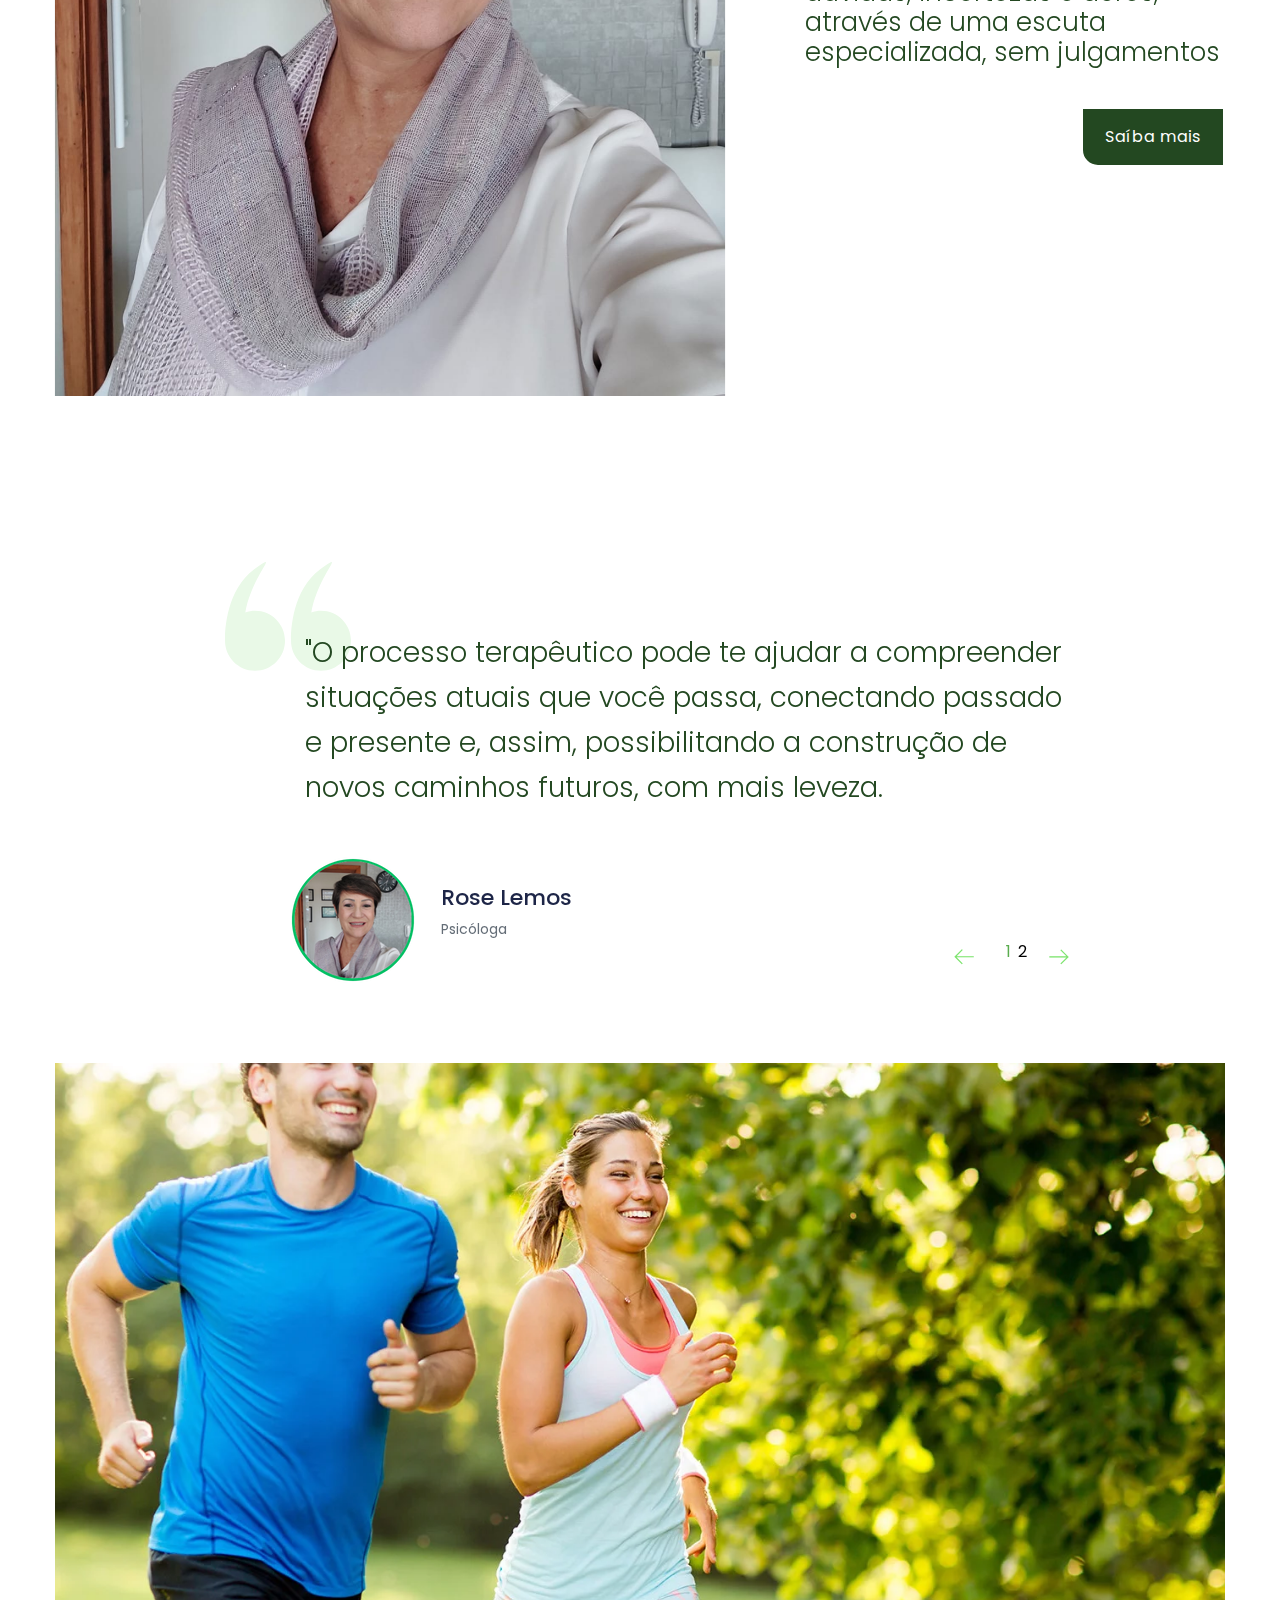
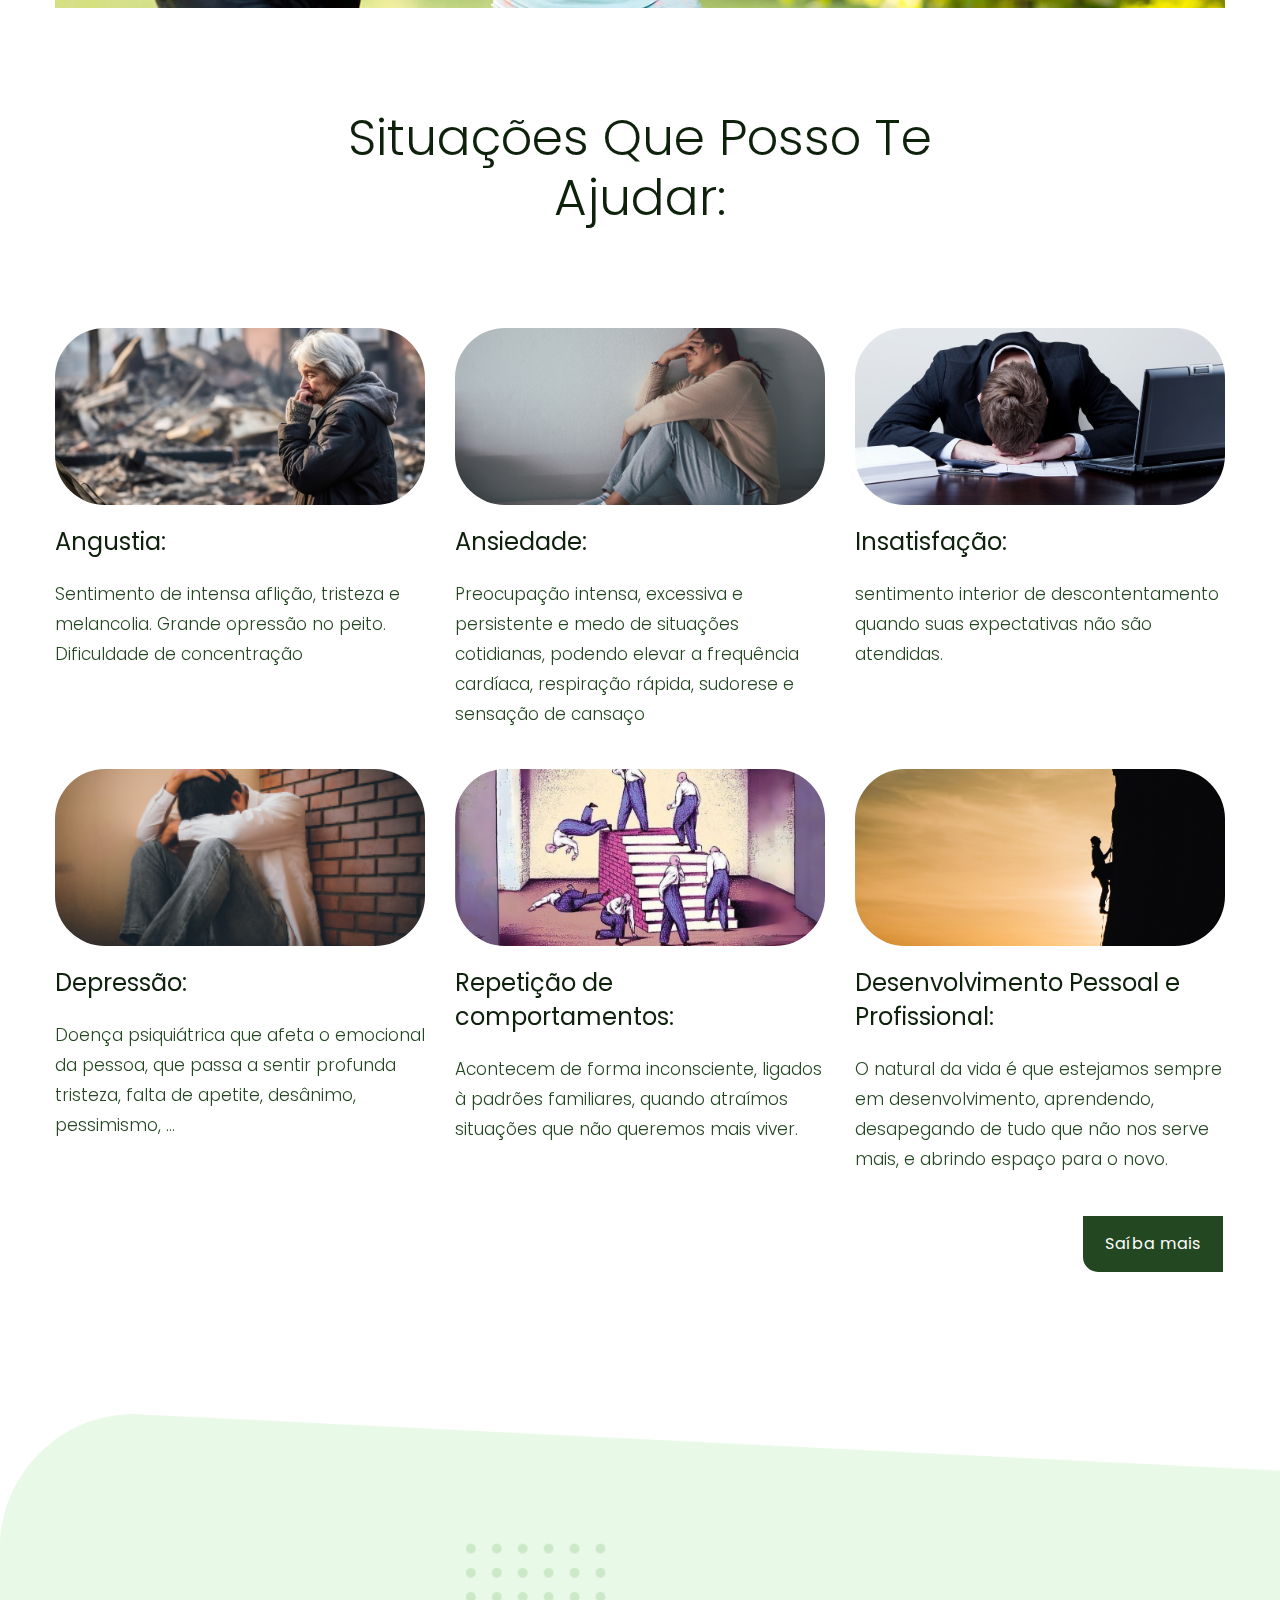
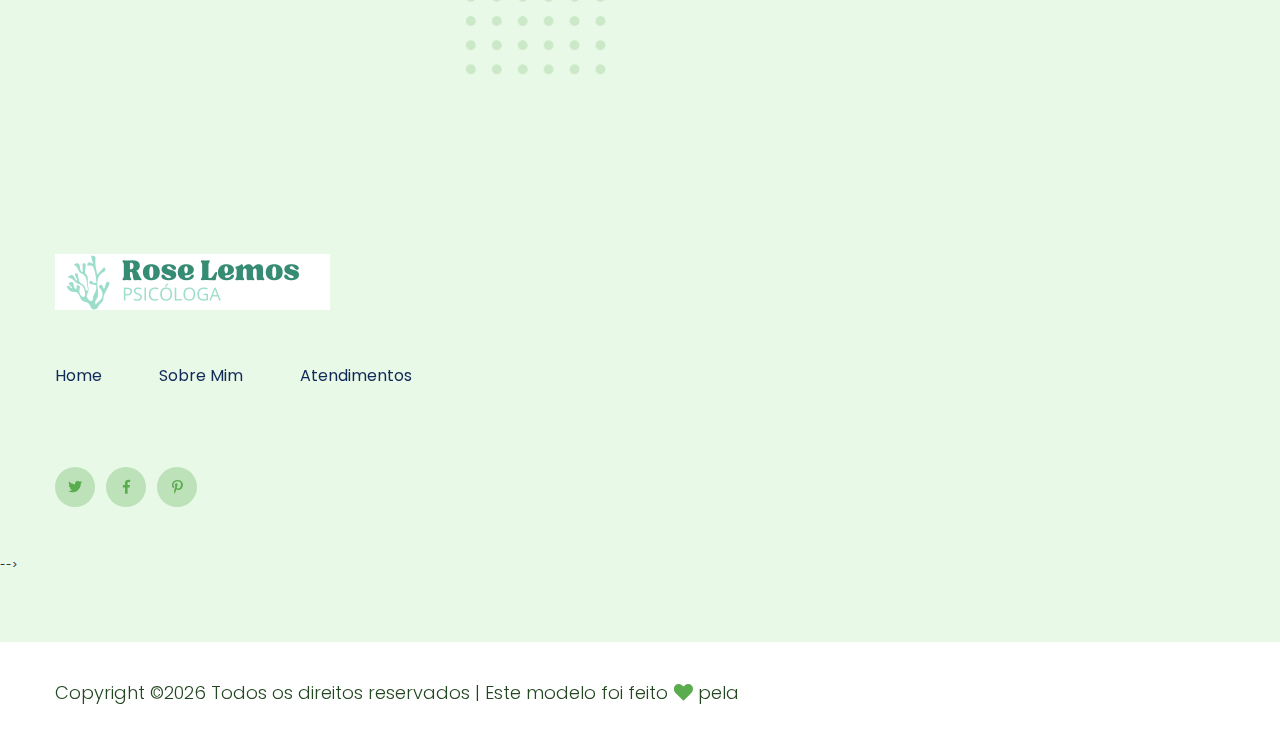
==== commit 556f063d: "fiz a pagina Atendimentos" ====
--- a/index.html
+++ b/index.html
@@ -332,7 +332,7 @@
                 <div class="home-blog-single mb-40">
                     <div class="blog-img-cap">
                         <div class="blog-img">
-                            <img src="assets/img/gallery/1.png" alt="">
+                            <img src="assets/img/gallery/Repeticao1.png" alt="">
                         </div>
                         <div class="blog-cap">
                             <h3><a href="blog_details.html">Repetição de comportamentos:</a></h3>
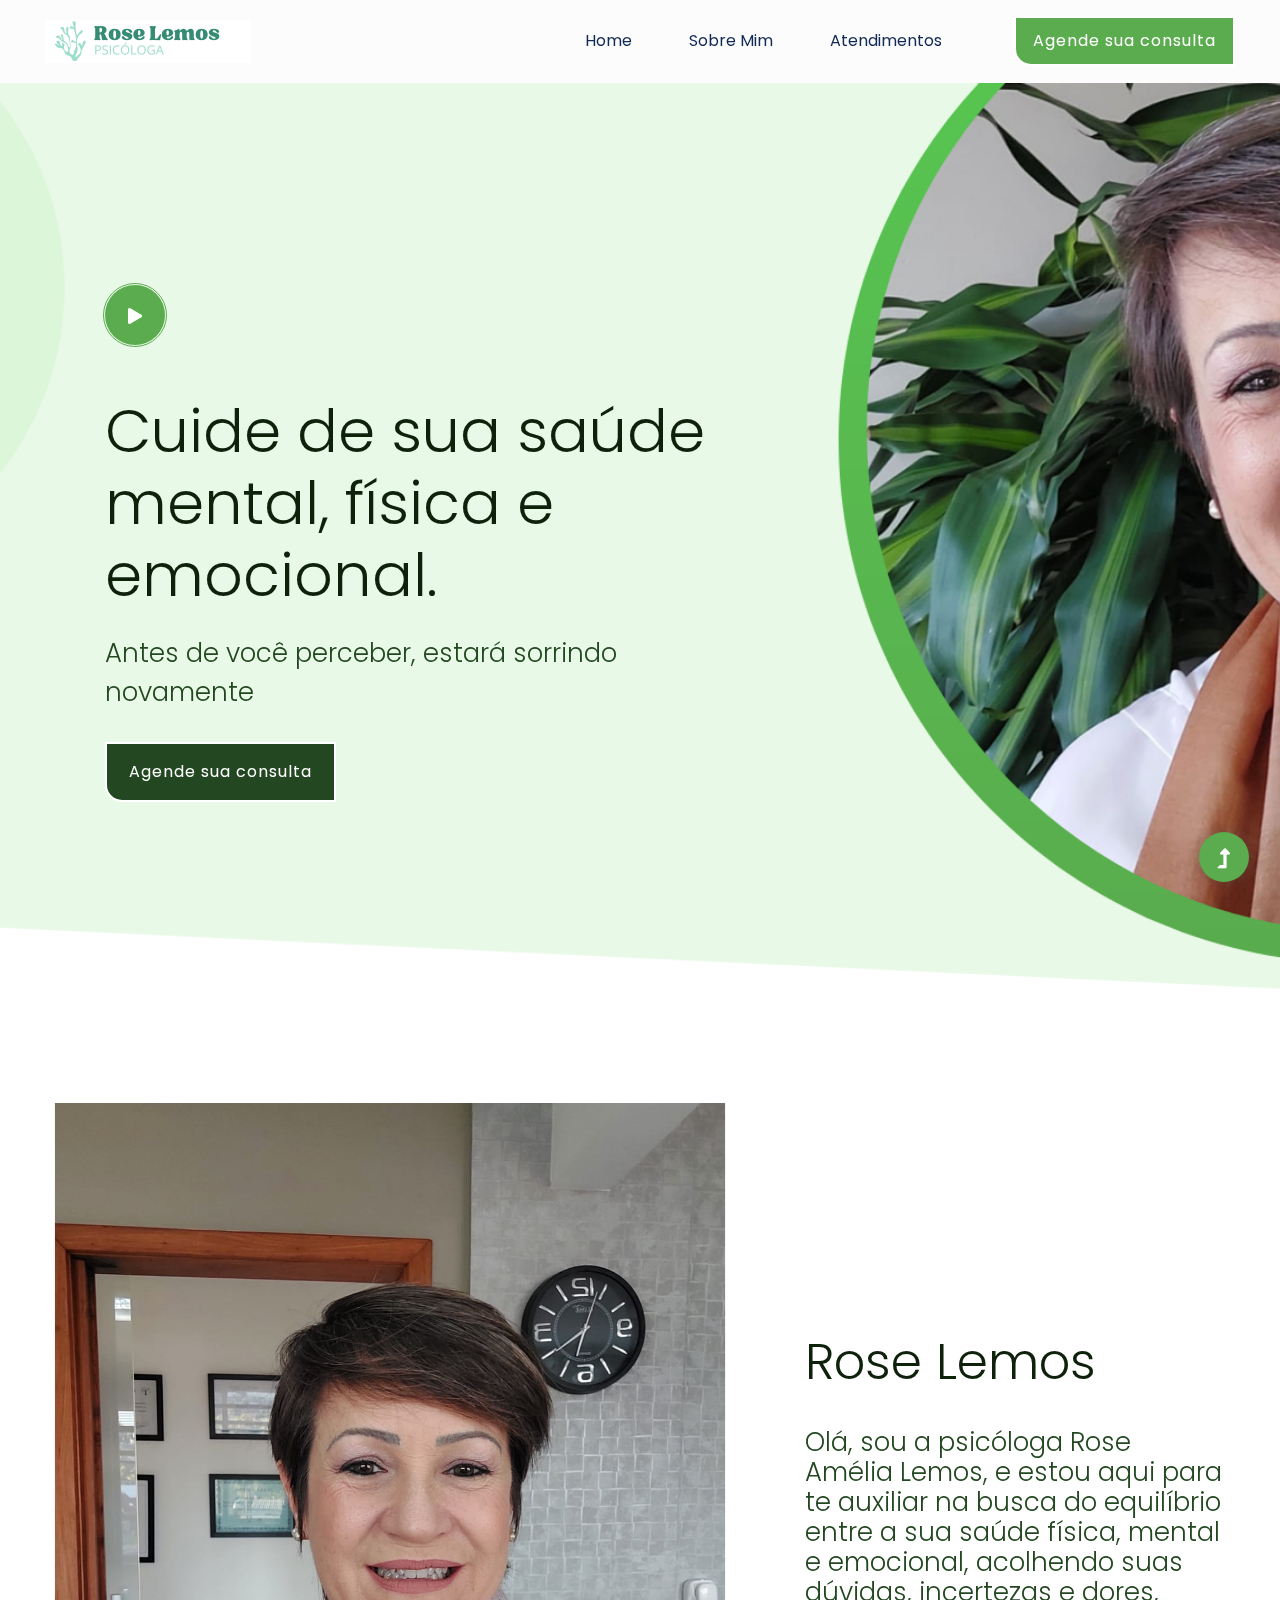
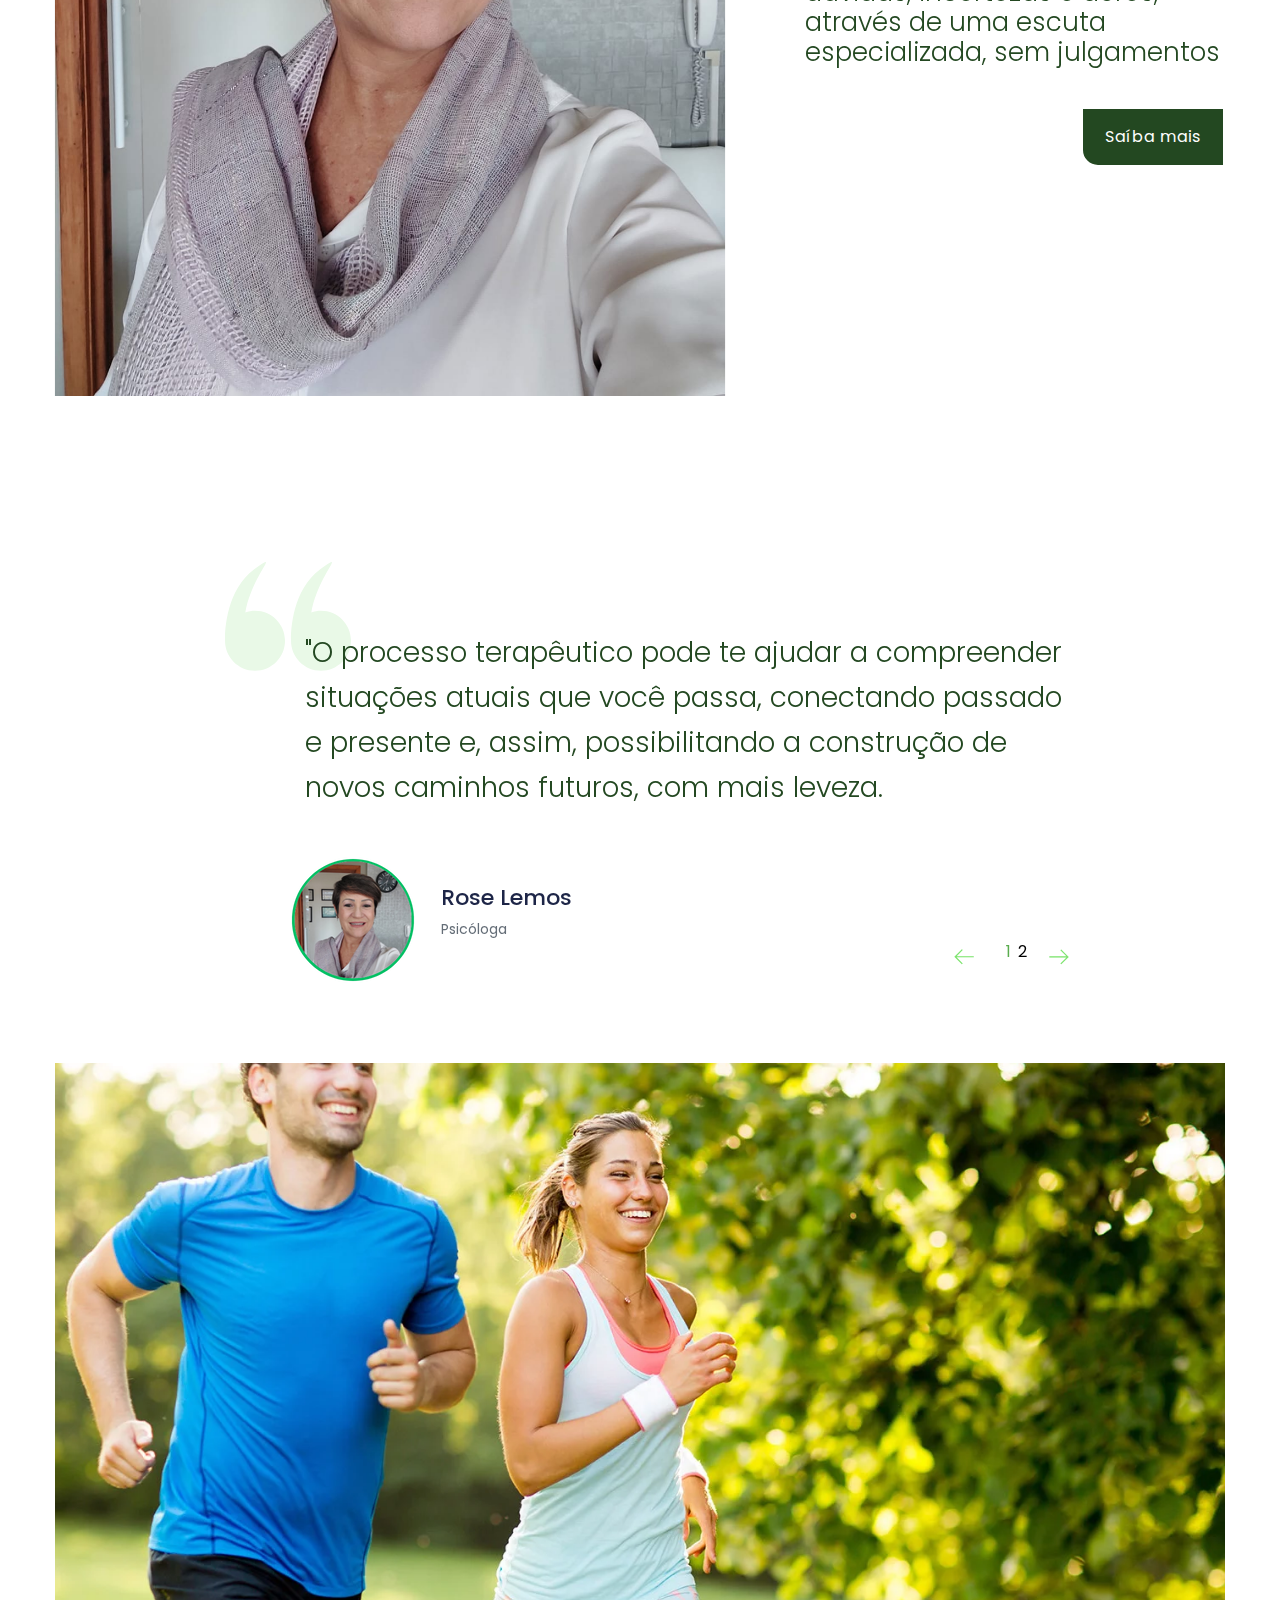
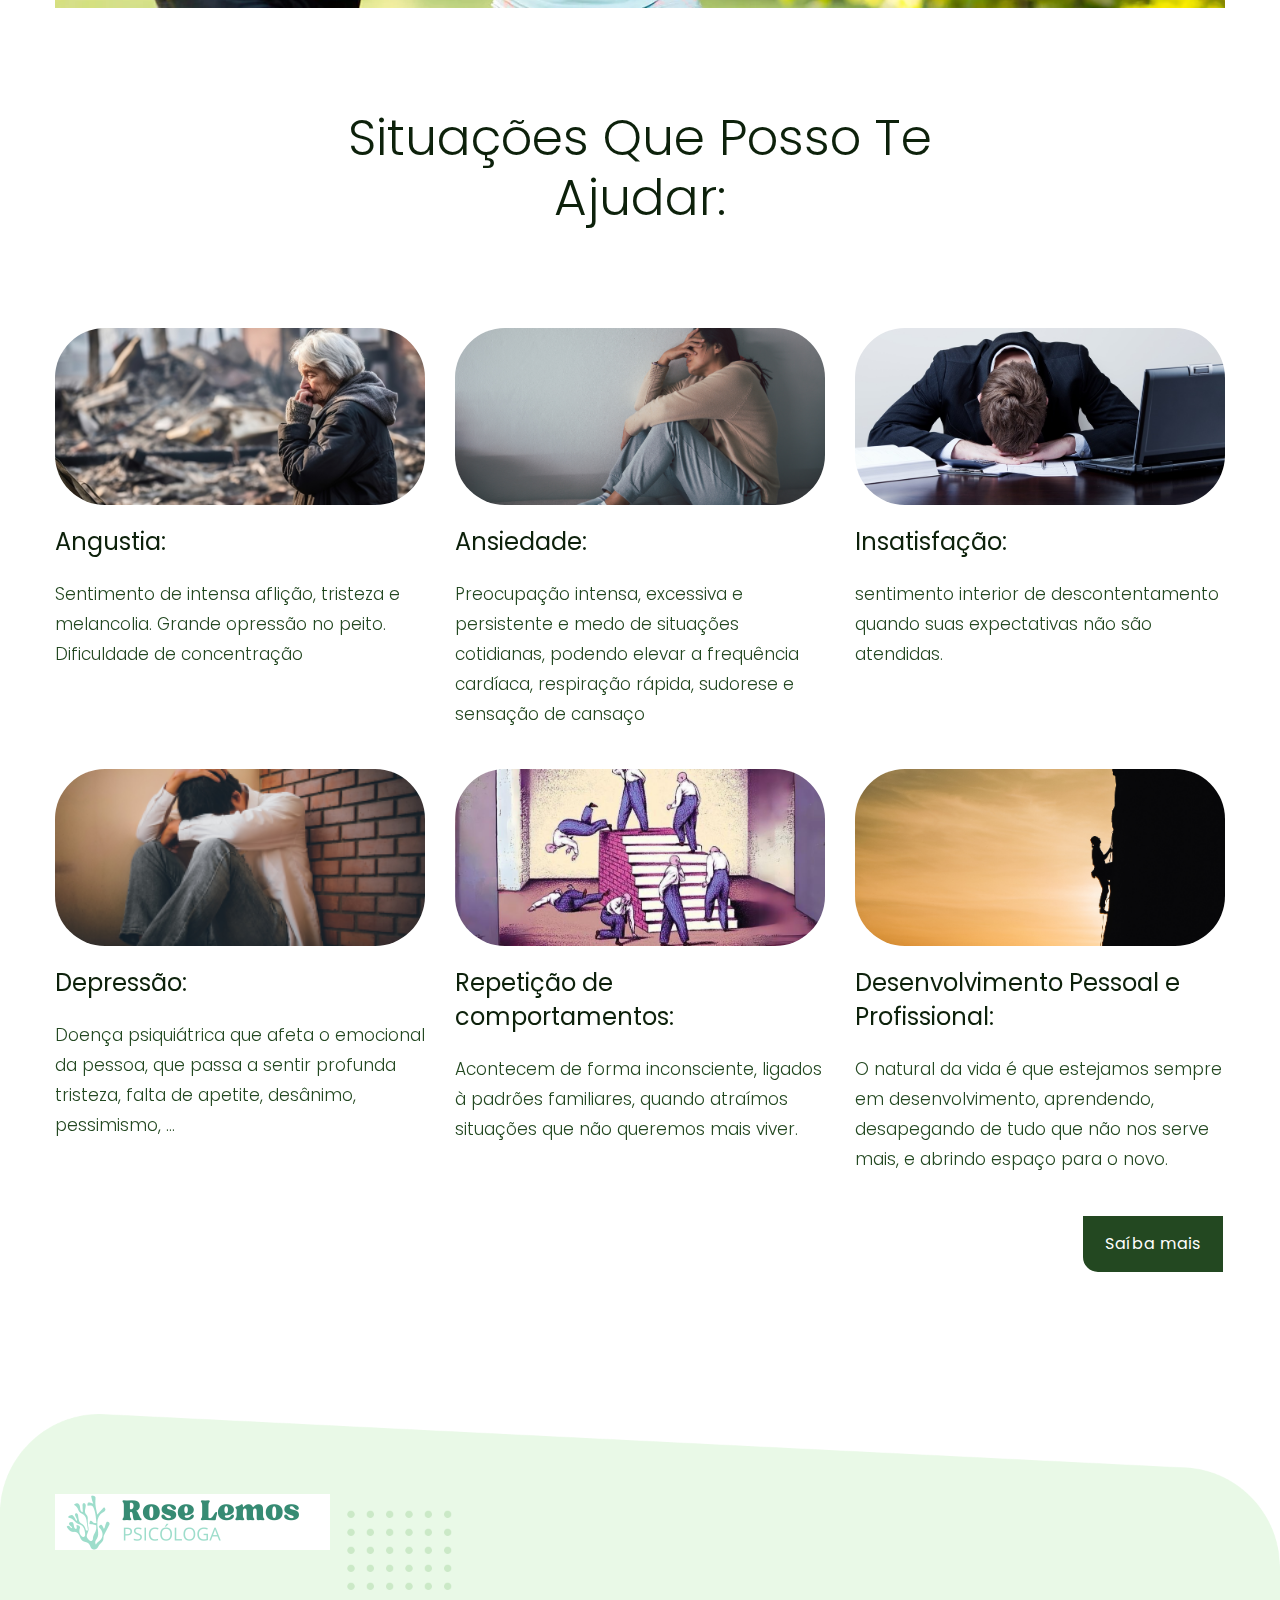
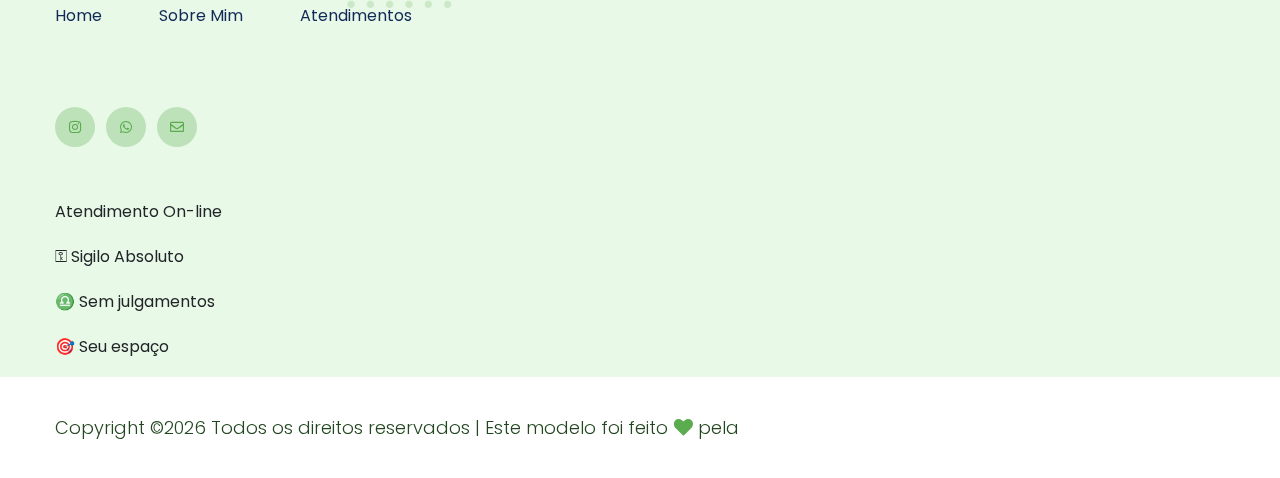
==== commit 2a9130fe: "Fiz o roda pé" ====
--- a/index.html
+++ b/index.html
@@ -62,7 +62,7 @@
                                     </nav>
                                 </div>
                                 <div class="header-right-btn f-right d-none d-lg-block ml-15">
-                                    <a href="#" class="btn header-btn">Agende sua consulta</a>
+                                    <a href="https://wa.me/5551995690026" class="btn header-btn">Agende sua consulta</a>
                                 </div>
                             </div>
                         </div>   
@@ -95,7 +95,7 @@
                                 <div class="hero__caption">
                                     <h1 data-animation="fadeInUp" data-delay=".3s">Cuide de sua saúde mental, física e emocional.</h1>
                                     <p data-animation="fadeInUp" data-delay=".6s">Antes de você perceber, estará sorrindo novamente</p>
-                                    <a href="services.html" class="btn" data-animation="fadeInLeft" data-delay=".3s">Agende sua consulta</a>
+                                    <a href="https://wa.me/5551995690026" class="btn" data-animation="fadeInLeft" data-delay=".3s">Agende sua consulta</a>
                                 </div>
                             </div>
                         </div>
@@ -279,7 +279,7 @@
                             <img src="assets/img/gallery/angustia.png" alt="">
                         </div>
                         <div class="blog-cap">
-                            <h3><a href="blog_details.html">Angustia:</a></h3>
+                            <h3><a href="services.html#angustia">Angustia:</a></h3>
                             <P>Sentimento de intensa aflição, tristeza e melancolia. Grande opressão no peito. Dificuldade de concentração</P>
                         </div>
                     </div>
@@ -292,7 +292,7 @@
                             <img src="assets/img/gallery/ansiedade.png" alt="">
                         </div>
                         <div class="blog-cap">
-                            <h3><a href="blog_details.html">Ansiedade:</a></h3>
+                            <h3><a href="services.html#ansiedade">Ansiedade:</a></h3>
                             <P>Preocupação intensa, excessiva e persistente e medo de situações cotidianas, podendo elevar a frequência cardíaca, respiração rápida, sudorese e sensação de cansaço</P>
                         </div>
                     </div>
@@ -305,7 +305,7 @@
                             <img src="assets/img/gallery/insatisfacao.jpg" alt="">
                         </div>
                         <div class="blog-cap">
-                            <h3><a href="blog_details.html">Insatisfação:</a></h3>
+                            <h3><a href="services.html#insatisfacao">Insatisfação:</a></h3>
                             <P>sentimento interior de descontentamento quando suas expectativas não são atendidas.</P>
                         </div>
                     </div>
@@ -322,7 +322,7 @@
                             <img src="assets/img/gallery/Depressao.png" alt="">
                         </div>
                         <div class="blog-cap">
-                            <h3><a href="blog_details.html">Depressão:</a></h3>
+                            <h3><a href="services.html#depressao">Depressão:</a></h3>
                             <P>Doença psiquiátrica que afeta o emocional da pessoa, que passa a sentir profunda tristeza, falta de apetite, desânimo, pessimismo, …</P>
                         </div>
                     </div>
@@ -335,7 +335,7 @@
                             <img src="assets/img/gallery/Repeticao1.png" alt="">
                         </div>
                         <div class="blog-cap">
-                            <h3><a href="blog_details.html">Repetição de comportamentos:</a></h3>
+                            <h3><a href="services.html#repeticao-de-comportamento">Repetição de comportamentos:</a></h3>
                             <P>Acontecem de forma inconsciente, ligados à padrões familiares, quando atraímos situações que não queremos mais viver.</P>
                         </div>
                     </div>
@@ -348,7 +348,7 @@
                             <img src="assets/img/gallery/desenvolvimento.png" alt="">
                         </div>
                         <div class="blog-cap">
-                            <h3><a href="blog_details.html">Desenvolvimento Pessoal e Profissional:</a></h3>
+                            <h3><a href="services.html#desenvolvimento-pessoal">Desenvolvimento Pessoal e Profissional:</a></h3>
                             <P>O natural da vida é que estejamos sempre em desenvolvimento, aprendendo, desapegando de tudo que não nos serve mais, e abrindo espaço para o novo.</P>
                         </div>
                     </div>
@@ -363,14 +363,14 @@
 <!-- About Law End-->
 </main>
 <footer>
-    <div class="footer-wrappr section-bg3" data-background="assets/img/gallery/footer-bg.png">
+    <div class="footer-wrappr section-bg3" data-background="assets/img/gallery/footer-bg.png"
         <div class="footer-area footer-padding ">
             <div class="container">
                 <div class="row justify-content-between">
                     <div class="col-xl-8 col-lg-8 col-md-6 col-sm-12">
                         <div class="single-footer-caption mb-50">
                             <!-- logo -->
-                            <div class="footer-logo mb-25">
+                            <div class="footer-logo mb-25"style="margin-top: 80px;">
                                 <a href="index.html"><img src="assets/img/logo/logo2_footer.png" alt=""></a>
                             </div>
                             <d iv class="header-area">
@@ -391,12 +391,22 @@
                             </d>
                             <!-- social -->
                             <div class="footer-social mt-50">
-                                <a href="#"><i class="fab fa-twitter"></i></a>
-                                <a href="https://bit.ly/sai4ull"><i class="fab fa-facebook-f"></i></a>
-                                <a href="#"><i class="fab fa-pinterest-p"></i></a>
-                            </div>
-                        </div>
-                    </div>
+                                <a href="https://www.instagram.com/roseamelia.psi/"><i class="fab fa-instagram"></i></a>
+                                <a href="https://wa.me/5551995690026" target="_blank">
+                                    <i class="fab fa-whatsapp"></i>
+                                  </a>
+                                <a href="mailto:roseamelia.psi@gmail.com"><i class="far fa-envelope"></i></a>
+                            </div>
+                        </div>
+                        <div class="row">
+                        <div class="col-xl-4 col-lg-4 col-md-3 col-sm-6">
+                        <p>Atendimento On-line</p>   
+                        <p>⚿ Sigilo Absoluto</p> 
+                        <p>♎ Sem julgamentos</p>
+                        <p>🎯 Seu espaço</p>
+                    </div>   
+                </div>
+                </div>
                     <!-- <div class="col-xl-4 col-lg-4 col-md-6 col-sm-12">
                         <div class="single-footer-caption">
                             <div class="footer-tittle mb-50">
@@ -422,7 +432,7 @@
                                 </div>
                             </div>
                         </div>
-                    </div> -->
+                    </div>
                 </div>
             </div>
         </div>
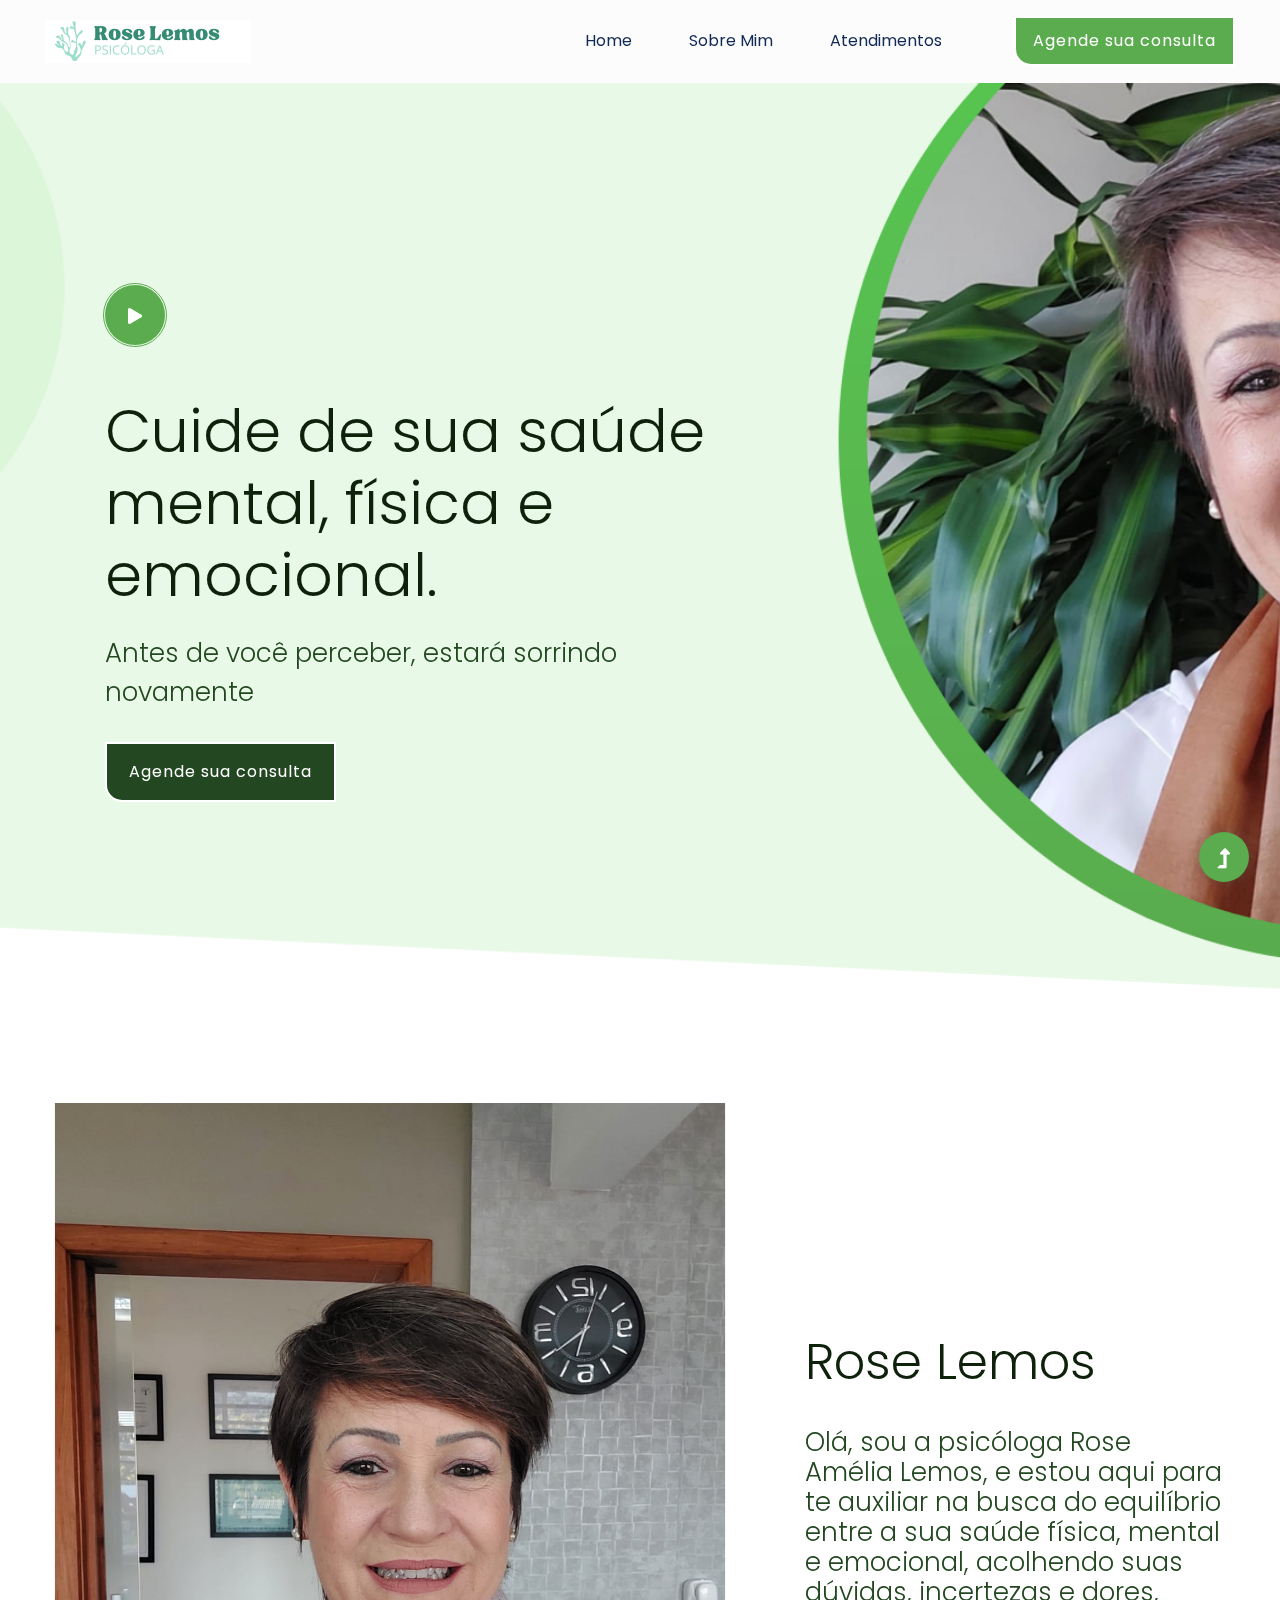
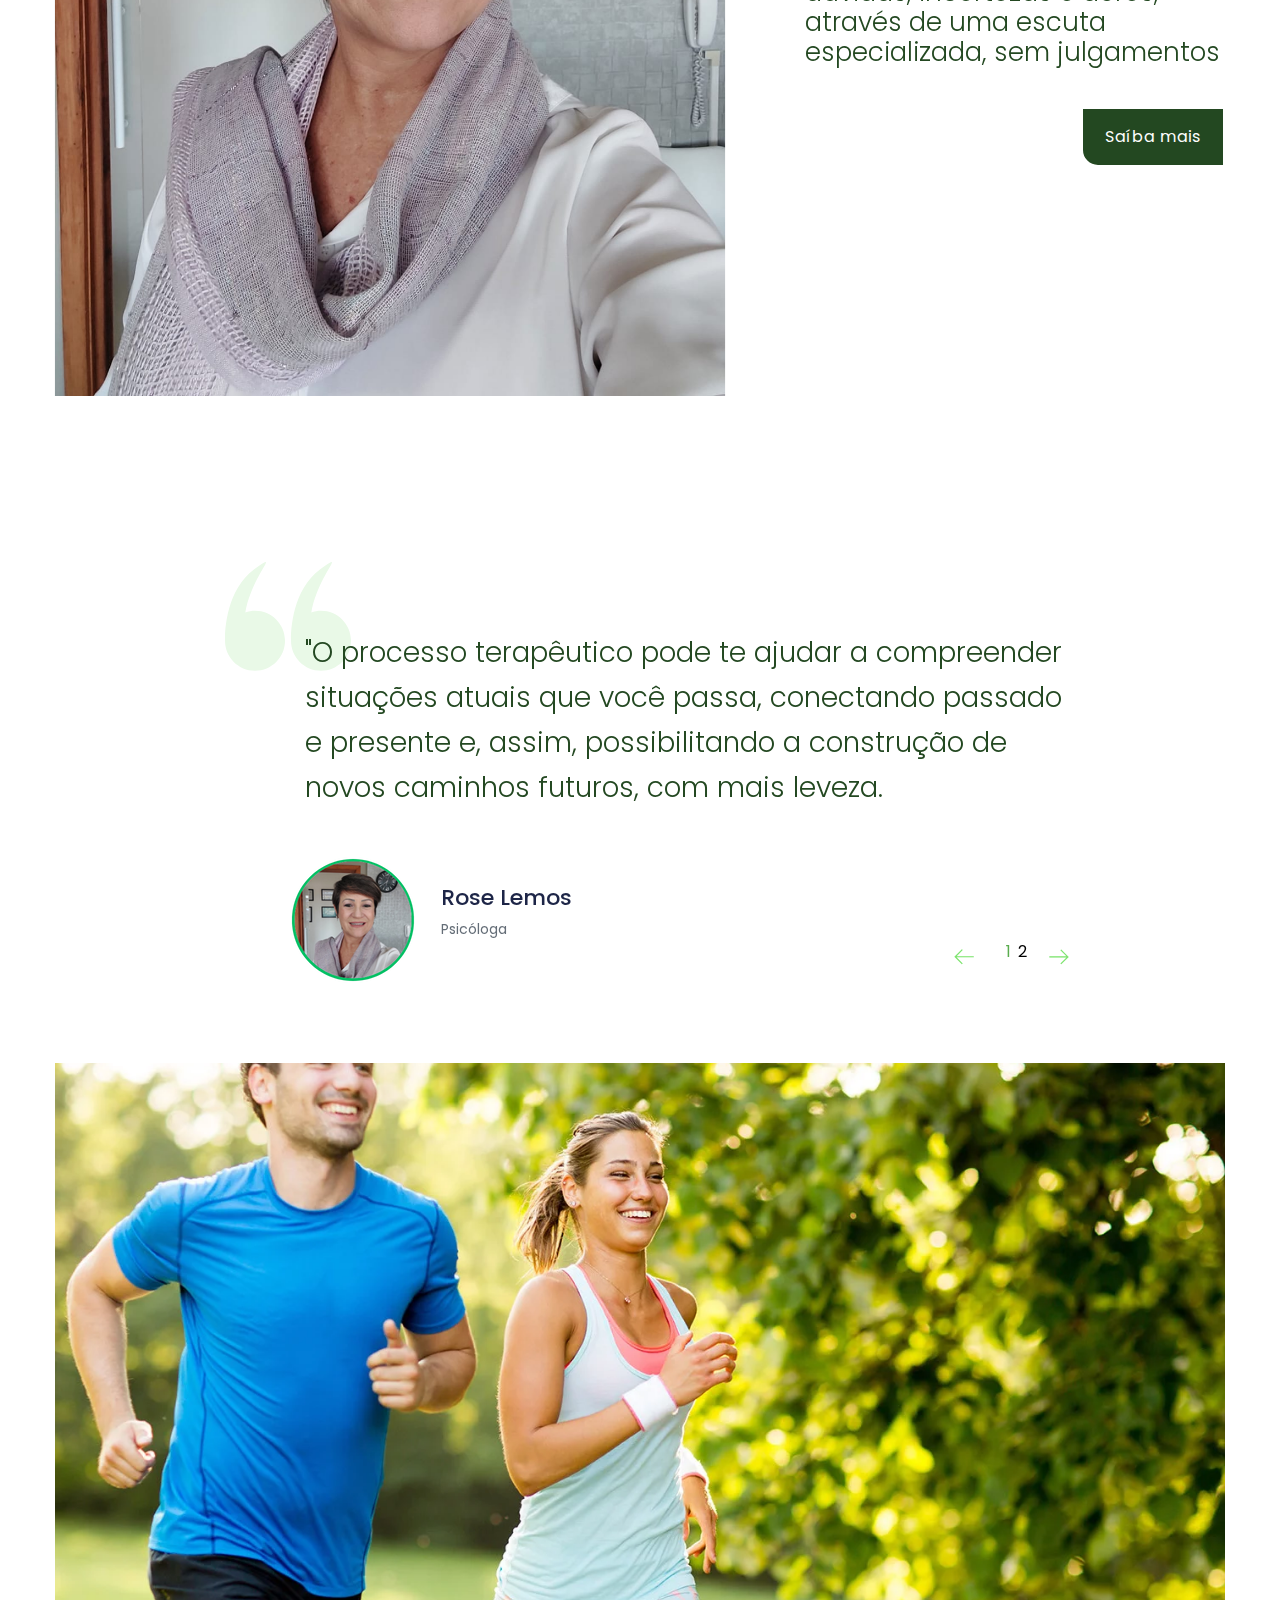
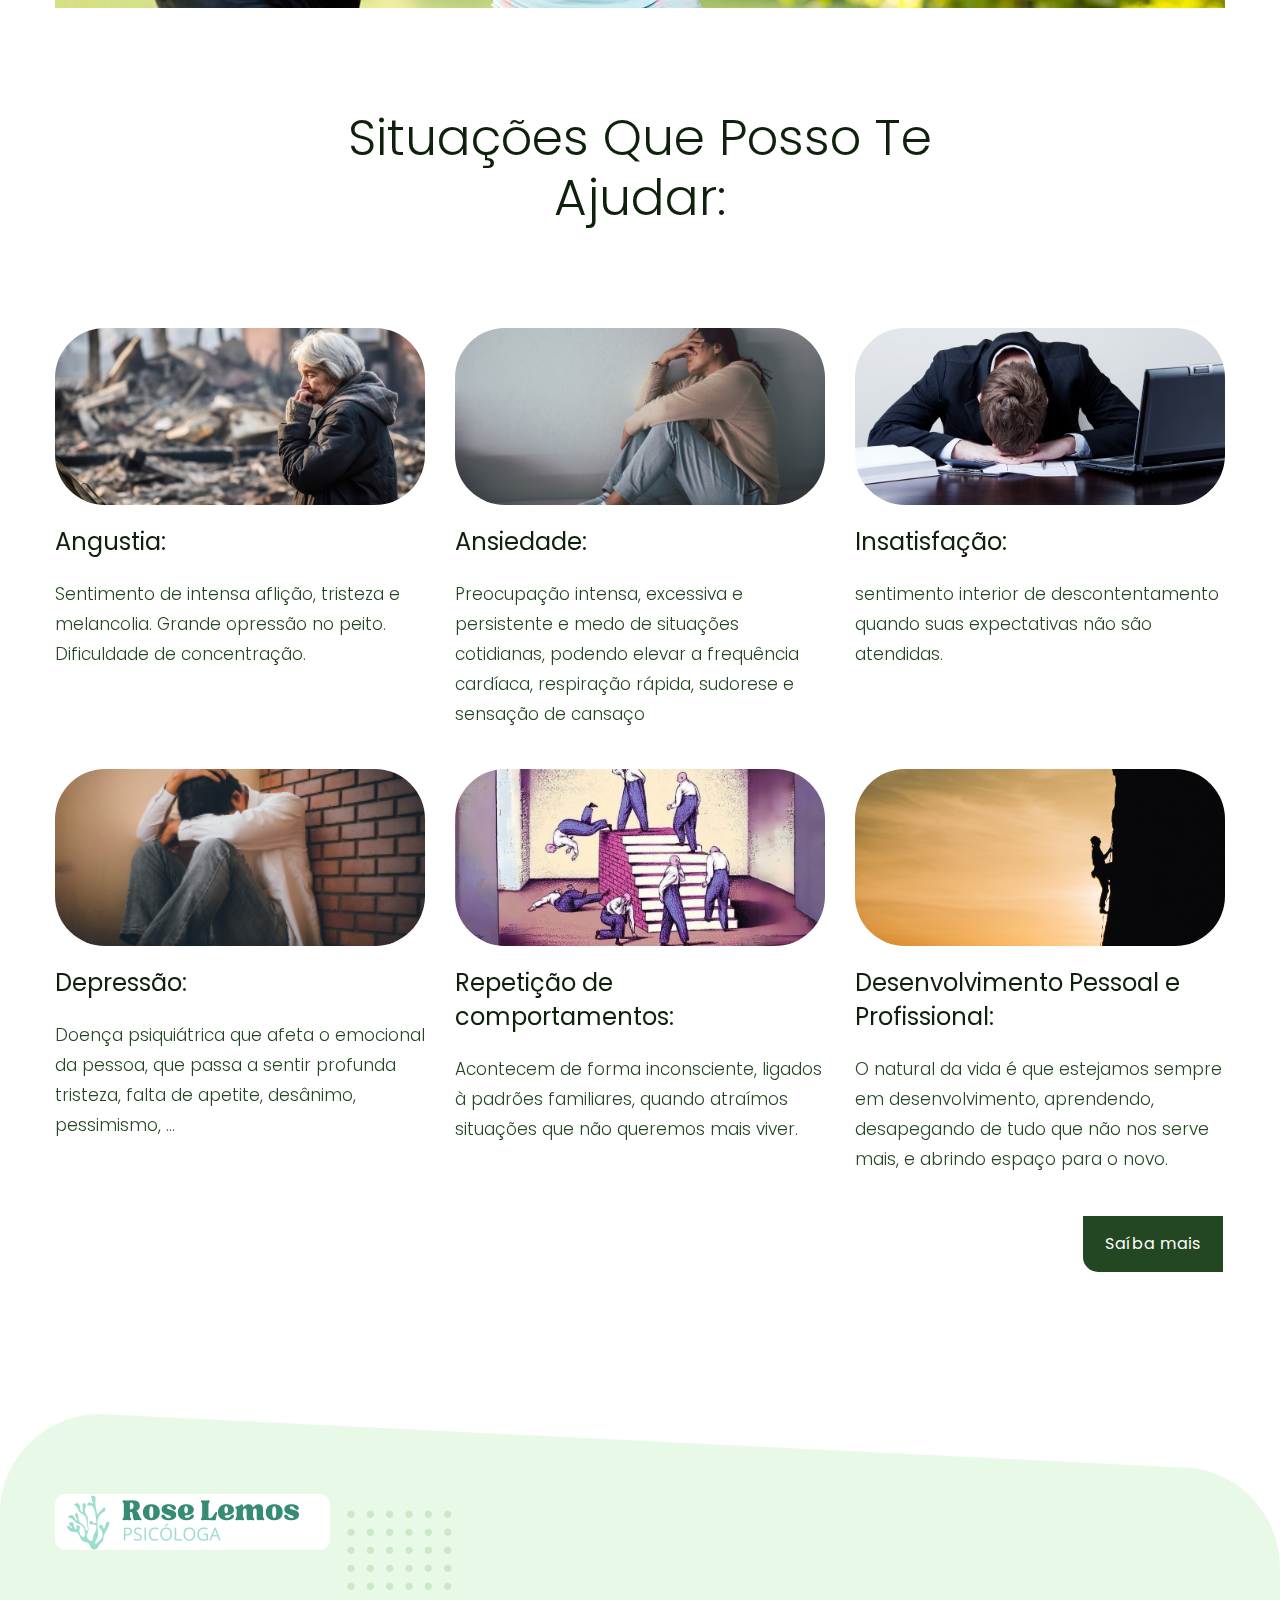
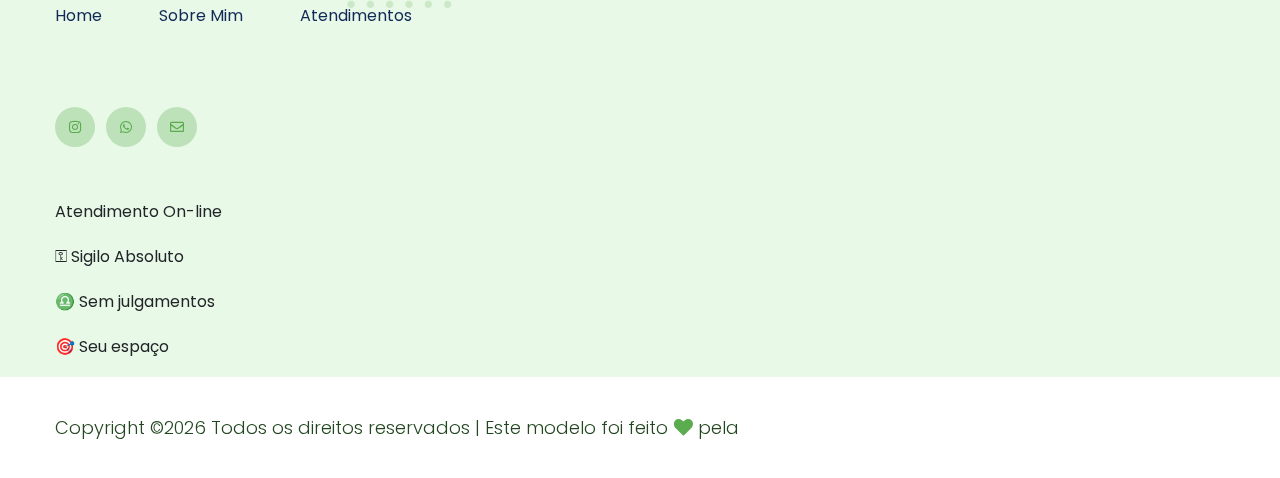
==== commit 20d648ad: "Fiz mais alterações" ====
--- a/index.html
+++ b/index.html
@@ -62,7 +62,7 @@
                                     </nav>
                                 </div>
                                 <div class="header-right-btn f-right d-none d-lg-block ml-15">
-                                    <a href="https://wa.me/5551995690026" class="btn header-btn">Agende sua consulta</a>
+                                    <a href="https://wa.me/5551995690026" target="_blank" class="btn header-btn">Agende sua consulta</a>
                                 </div>
                             </div>
                         </div>   
@@ -95,7 +95,7 @@
                                 <div class="hero__caption">
                                     <h1 data-animation="fadeInUp" data-delay=".3s">Cuide de sua saúde mental, física e emocional.</h1>
                                     <p data-animation="fadeInUp" data-delay=".6s">Antes de você perceber, estará sorrindo novamente</p>
-                                    <a href="https://wa.me/5551995690026" class="btn" data-animation="fadeInLeft" data-delay=".3s">Agende sua consulta</a>
+                                    <a href="https://wa.me/5551995690026" class="btn"  target="_blank" data-animation="fadeInLeft" data-delay=".3s">Agende sua consulta</a>
                                 </div>
                             </div>
                         </div>
@@ -280,7 +280,7 @@
                         </div>
                         <div class="blog-cap">
                             <h3><a href="services.html#angustia">Angustia:</a></h3>
-                            <P>Sentimento de intensa aflição, tristeza e melancolia. Grande opressão no peito. Dificuldade de concentração</P>
+                            <P>Sentimento de intensa aflição, tristeza e melancolia. Grande opressão no peito. Dificuldade de concentração.</P>
                         </div>
                     </div>
                 </div>
@@ -371,7 +371,7 @@
                         <div class="single-footer-caption mb-50">
                             <!-- logo -->
                             <div class="footer-logo mb-25"style="margin-top: 80px;">
-                                <a href="index.html"><img src="assets/img/logo/logo2_footer.png" alt=""></a>
+                                <a href="index.html"><img src="assets/img/logo/logo2_footer.png" style= "border-radius: 10px;" alt=""></a>
                             </div>
                             <d iv class="header-area">
                                 <div class="main-header main-header2">
